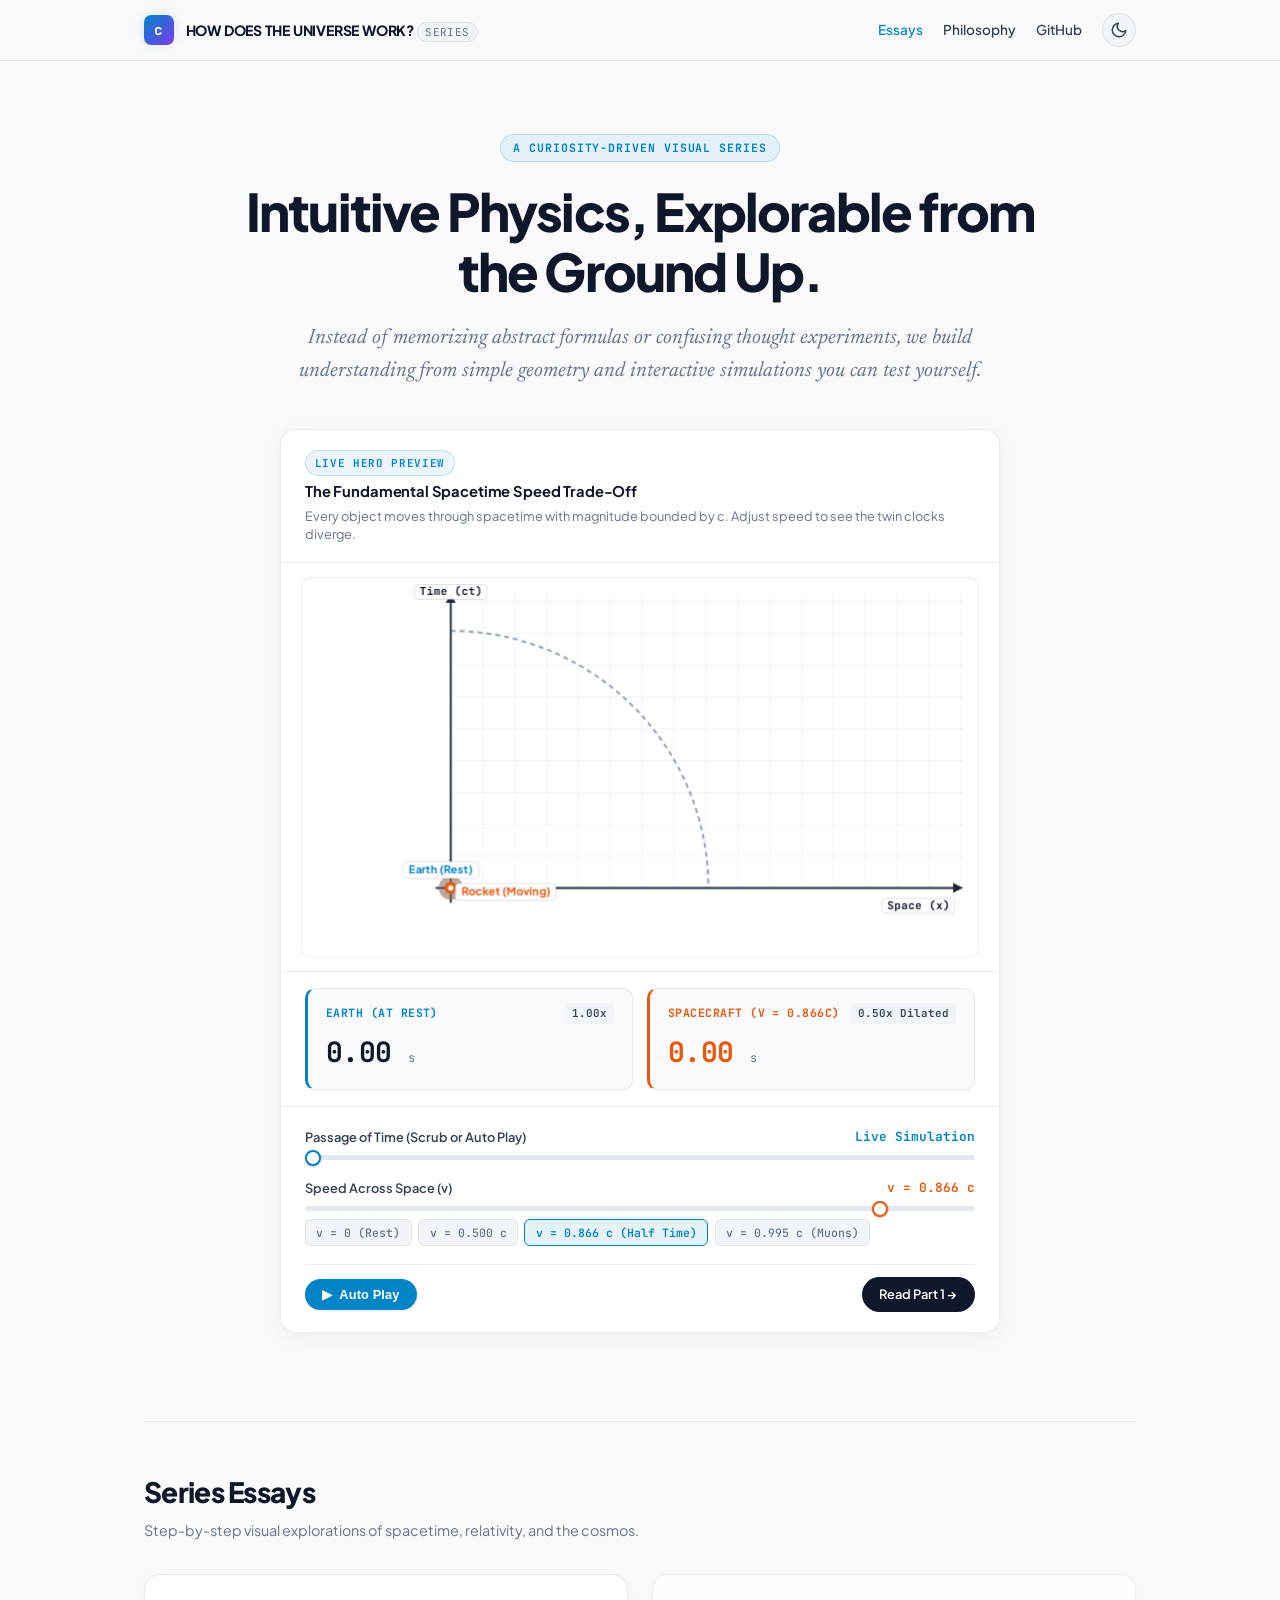
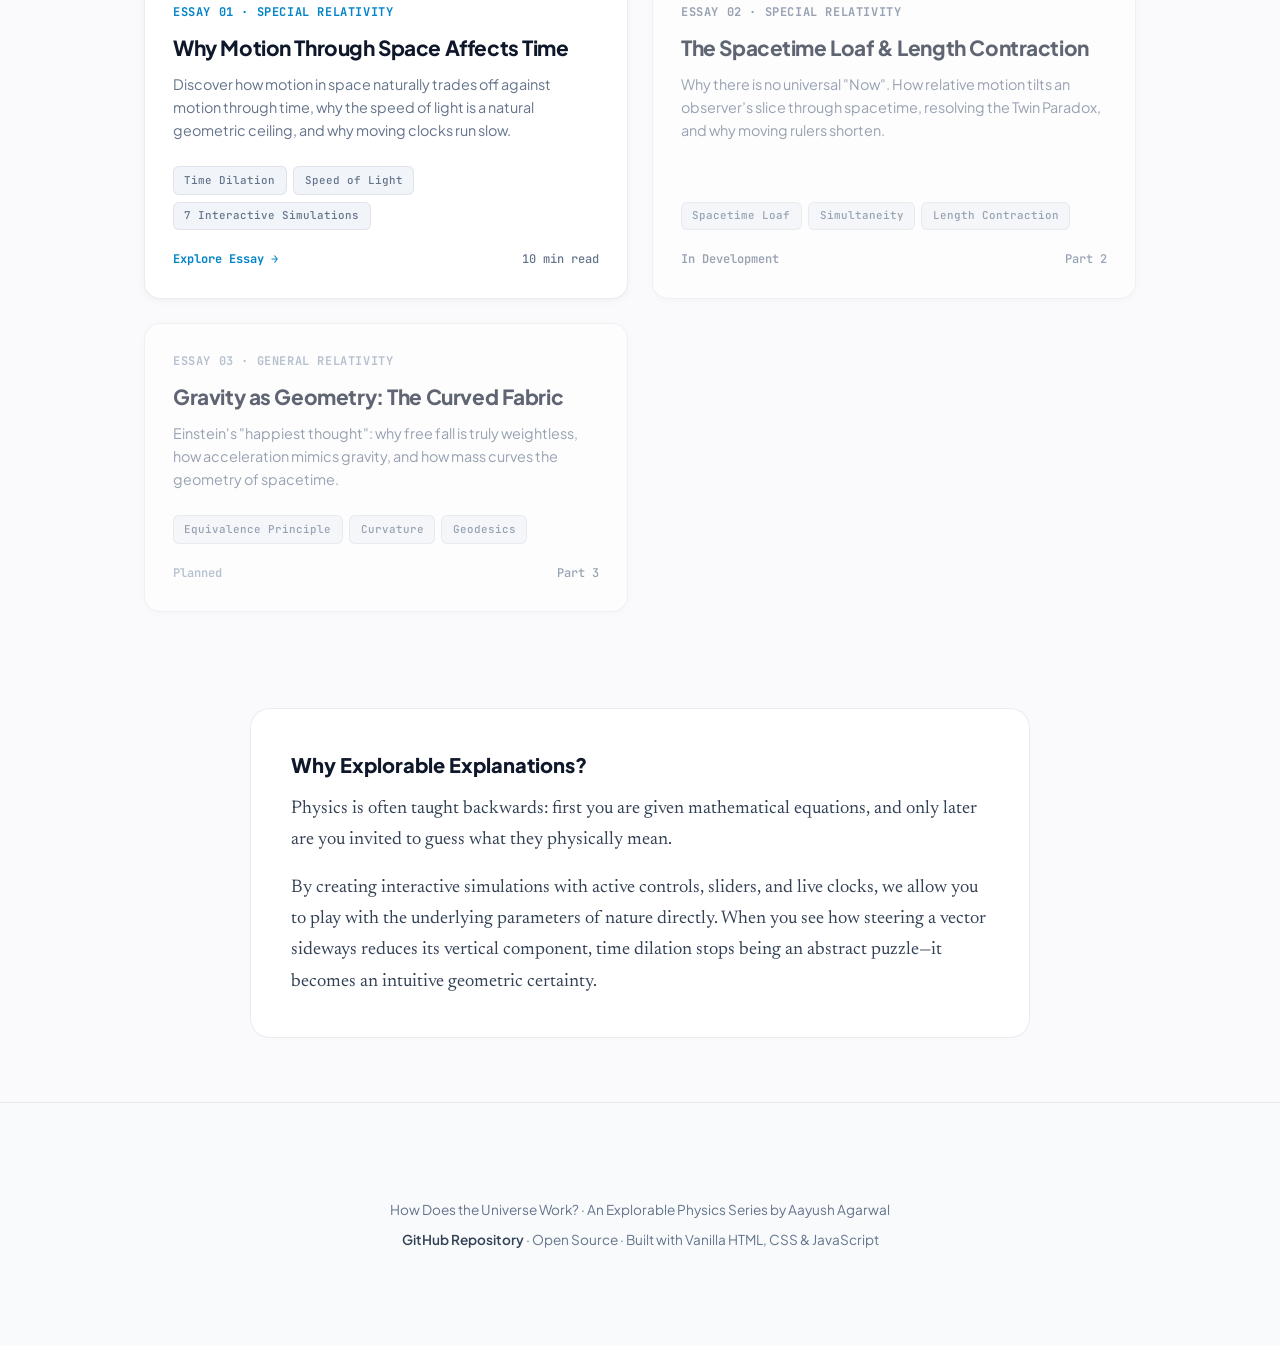
==== index.html @ 5e50e859 "chore: remove legacy Part 2 assets, update AGENTS.md, and polish design system" ====
<!DOCTYPE html>
<html lang="en">
<head>
  <meta charset="UTF-8">
  <meta name="viewport" content="width=device-width, initial-scale=1.0">
  <title>How Does the Universe Work? · An Explorable Physics Series</title>
  <link rel="stylesheet" href="css/style.css">
  <meta name="description" content="An interactive, curiosity-driven visual series breaking down Special and General Relativity, spacetime geometry, and modern physics from the ground up.">
  <script>
    (function () {
      var saved = null;
      try { saved = localStorage.getItem('universe_theme'); } catch (e) {}
      var theme = saved ? saved : 'light';
      document.documentElement.setAttribute('data-theme', theme);
    })();
  </script>
</head>
<body>
  <div class="reading-progress-bar" id="reading-progress"></div>

  <!-- Top Navigation -->
  <nav class="site-nav">
    <div class="site-nav-inner">
      <a href="index.html" class="brand-link">
        <div class="brand-badge">c</div>
        <div>
          <span class="brand-title">HOW DOES THE UNIVERSE WORK?</span>
          <span class="brand-tag">SERIES</span>
        </div>
      </a>
      <div class="nav-links">
        <a href="#series-index" class="active">Essays</a>
        <a href="#philosophy">Philosophy</a>
        <a href="https://github.com/ayush2991/how-does-the-universe-work" target="_blank" rel="noopener">GitHub</a>
        <button class="theme-toggle-btn" aria-label="Toggle theme" title="Toggle theme">
          <svg class="sun-icon" viewBox="0 0 24 24" width="18" height="18" fill="none" stroke="currentColor" stroke-width="2" stroke-linecap="round" stroke-linejoin="round">
            <circle cx="12" cy="12" r="5"></circle>
            <line x1="12" y1="1" x2="12" y2="3"></line>
            <line x1="12" y1="21" x2="12" y2="23"></line>
            <line x1="4.22" y1="4.22" x2="5.64" y2="5.64"></line>
            <line x1="18.36" y1="18.36" x2="19.78" y2="19.78"></line>
            <line x1="1" y1="12" x2="3" y2="12"></line>
            <line x1="21" y1="12" x2="23" y2="12"></line>
            <line x1="4.22" y1="19.78" x2="5.64" y2="18.36"></line>
            <line x1="18.36" y1="5.64" x2="19.78" y2="4.22"></line>
          </svg>
          <svg class="moon-icon" viewBox="0 0 24 24" width="18" height="18" fill="none" stroke="currentColor" stroke-width="2" stroke-linecap="round" stroke-linejoin="round">
            <path d="M21 12.79A9 9 0 1 1 11.21 3 7 7 0 0 0 21 12.79z"></path>
          </svg>
        </button>
      </div>
    </div>
  </nav>

  <!-- Hero Section -->
  <header class="hero-header">
    <div class="category-tag">A Curiosity-Driven Visual Series</div>
    <h1 class="hero-title">
      Intuitive Physics, Explorable from the Ground Up.
    </h1>
    <p class="hero-subtitle">
      Instead of memorizing abstract formulas or confusing thought experiments, we build understanding from simple geometry and interactive simulations you can test yourself.
    </p>

    <!-- Interactive Hero Preview Widget -->
    <div id="widget-hero" class="interactive-artifact hero-widget-wrap">
      <div class="artifact-header">
        <div>
          <span class="artifact-badge">Live Hero Preview</span>
          <div class="artifact-title">The Fundamental Spacetime Speed Trade-Off</div>
          <div class="artifact-desc">Every object moves through spacetime with magnitude bounded by c. Adjust speed to see the twin clocks diverge.</div>
        </div>
      </div>
      <div class="canvas-viewport">
        <canvas></canvas>
      </div>
      <div class="twin-clocks-panel">
        <div class="clock-card cyan">
          <div class="clock-meta">
            <span class="clock-label">Earth (At Rest)</span>
            <span class="clock-badge">1.00x</span>
          </div>
          <div class="clock-time clock-earth">0.00 <span>s</span></div>
        </div>
        <div class="clock-card amber">
          <div class="clock-meta">
            <span class="clock-label">Spacecraft (v = 0.866c)</span>
            <span class="clock-badge">0.50x Dilated</span>
          </div>
          <div class="clock-time clock-rocket" style="color:var(--color-space);">0.00 <span>s</span></div>
        </div>
      </div>
      <div class="artifact-controls">
        <div class="control-item">
          <div class="control-header">
            <span>Passage of Time (Scrub or Auto Play)</span>
            <span class="control-val cyan">Live Simulation</span>
          </div>
          <input type="range" class="range-slider slider-time" min="0" max="1000" value="0">
        </div>
        <div class="control-item">
          <div class="control-header">
            <span>Speed Across Space (v)</span>
            <span class="control-val amber readout-speed">v = 0.866 c</span>
          </div>
          <input type="range" class="range-slider amber slider-speed" min="0" max="999" value="866">
          <div class="preset-chips">
            <button class="chip-btn chip-preset" data-val="0">v = 0 (Rest)</button>
            <button class="chip-btn chip-preset" data-val="0.500">v = 0.500 c</button>
            <button class="chip-btn chip-preset active" data-val="0.866">v = 0.866 c (Half Time)</button>
            <button class="chip-btn chip-preset" data-val="0.995">v = 0.995 c (Muons)</button>
          </div>
        </div>
        <div class="toolbar-bottom">
          <button class="btn-primary btn-play">
            <span>▶</span><span>Auto Play</span>
          </button>
          <a href="posts/01-why-motion-through-space-affects-time/index.html" class="btn-hero-read">
            <span>Read Part 1 →</span>
          </a>
        </div>
      </div>
    </div>
  </header>

  <!-- Series Essays Directory -->
  <section id="series-index" class="wide-container">
    <div class="series-section-divider">
      <div class="series-section-header">
        <div>
          <h2 class="series-section-title">
            Series Essays
          </h2>
          <p class="series-section-desc">
            Step-by-step visual explorations of spacetime, relativity, and the cosmos.
          </p>
        </div>
      </div>

      <div class="series-grid">
        
        <!-- Post 1 Card -->
        <a href="posts/01-why-motion-through-space-affects-time/index.html" class="series-card">
          <div>
            <div class="card-num">ESSAY 01 · SPECIAL RELATIVITY</div>
            <h3 class="card-title">Why Motion Through Space Affects Time</h3>
            <p class="card-desc">
              Discover how motion in space naturally trades off against motion through time, why the speed of light is a natural geometric ceiling, and why moving clocks run slow.
            </p>
          </div>
          <div>
            <div style="display:flex; flex-wrap:wrap; gap:0.4rem; margin-bottom: 1.25rem;">
              <span class="chip-btn" style="cursor:default; font-size: 0.68rem;">Time Dilation</span>
              <span class="chip-btn" style="cursor:default; font-size: 0.68rem;">Speed of Light</span>
              <span class="chip-btn" style="cursor:default; font-size: 0.68rem;">7 Interactive Simulations</span>
            </div>
            <div class="card-meta">
              <span style="color: var(--color-time); font-weight: 700;">Explore Essay →</span>
              <span>10 min read</span>
            </div>
          </div>
        </a>

        <!-- Post 2 Card (In Development) -->
        <div class="series-card coming-soon">
          <div>
            <div class="card-num" style="color: var(--text-muted);">ESSAY 02 · SPECIAL RELATIVITY</div>
            <h3 class="card-title">The Spacetime Loaf & Length Contraction</h3>
            <p class="card-desc">
              Why there is no universal "Now". How relative motion tilts an observer’s slice through spacetime, resolving the Twin Paradox, and why moving rulers shorten.
            </p>
          </div>
          <div>
            <div style="display:flex; flex-wrap:wrap; gap:0.4rem; margin-bottom: 1.25rem;">
              <span class="chip-btn" style="cursor:default; font-size: 0.68rem;">Spacetime Loaf</span>
              <span class="chip-btn" style="cursor:default; font-size: 0.68rem;">Simultaneity</span>
              <span class="chip-btn" style="cursor:default; font-size: 0.68rem;">Length Contraction</span>
            </div>
            <div class="card-meta">
              <span style="color: var(--text-muted); font-weight: 600;">In Development</span>
              <span>Part 2</span>
            </div>
          </div>
        </div>

        <!-- Post 3 Card (Planned) -->
        <div class="series-card coming-soon">
          <div>
            <div class="card-num" style="color: var(--text-faint);">ESSAY 03 · GENERAL RELATIVITY</div>
            <h3 class="card-title">Gravity as Geometry: The Curved Fabric</h3>
            <p class="card-desc">
              Einstein's "happiest thought": why free fall is truly weightless, how acceleration mimics gravity, and how mass curves the geometry of spacetime.
            </p>
          </div>
          <div>
            <div style="display:flex; flex-wrap:wrap; gap:0.4rem; margin-bottom: 1.25rem;">
              <span class="chip-btn" style="cursor:default; font-size: 0.68rem;">Equivalence Principle</span>
              <span class="chip-btn" style="cursor:default; font-size: 0.68rem;">Curvature</span>
              <span class="chip-btn" style="cursor:default; font-size: 0.68rem;">Geodesics</span>
            </div>
            <div class="card-meta">
              <span style="color: var(--text-faint); font-weight: 600;">Planned</span>
              <span>Part 3</span>
            </div>
          </div>
        </div>

      </div>
    </div>
  </section>

  <!-- Learning Philosophy Section -->
  <section id="philosophy" class="wide-container philosophy-section">
    <div class="philosophy-card">
      <h3 style="font-size: 1.25rem; font-weight: 800; color: var(--text-primary); margin-bottom: 0.75rem;">
        Why Explorable Explanations?
      </h3>
      <p style="font-family: var(--font-serif); font-size: 1.15rem; color: var(--text-secondary); line-height: 1.7; margin-bottom: 1rem;">
        Physics is often taught backwards: first you are given mathematical equations, and only later are you invited to guess what they physically mean. 
      </p>
      <p style="font-family: var(--font-serif); font-size: 1.15rem; color: var(--text-secondary); line-height: 1.7;">
        By creating interactive simulations with active controls, sliders, and live clocks, we allow you to play with the underlying parameters of nature directly. When you see how steering a vector sideways reduces its vertical component, time dilation stops being an abstract puzzle—it becomes an intuitive geometric certainty.
      </p>
    </div>
  </section>

  <!-- Site Footer -->
  <footer class="site-footer">
    <div class="wide-container">
      <p>How Does the Universe Work? · An Explorable Physics Series by Aayush Agarwal</p>
      <p style="margin-top: 0.5rem;">
        <a href="https://github.com/ayush2991/how-does-the-universe-work" target="_blank" rel="noopener">GitHub Repository</a> · Open Source · Built with Vanilla HTML, CSS & JavaScript
      </p>
    </div>
  </footer>

  <!-- Universal Client-Side Script (100% Static & file:// compatible) -->
  <script src="js/site.js"></script>
  <script>
    window.addEventListener('DOMContentLoaded', function () {
      if (window.UniverseSimulations) {
        window.UniverseSimulations.initThemeManager();
        window.UniverseSimulations.initWidgetTimeDilation('widget-hero');
      }
    });
  </script>

</body>
</html>
---- css/style.css ----
/* ==========================================================================
   How Does The Universe Work? - Core Design System & Styling
   Minimal, Modern, Precision Scientific Aesthetic
   ========================================================================== */

@import url('https://fonts.googleapis.com/css2?family=Plus+Jakarta+Sans:wght@400;500;600;700;800&family=JetBrains+Mono:wght@400;500;600;700&family=Newsreader:ital,opsz,wght@0,6..72,400;0,6..72,500;0,6..72,600;1,6..72,400&display=swap');

/* Default Theme: LIGHT MODE (Warm Minimal Paper) */
:root,
[data-theme="light"] {
  color-scheme: light;

  /* Surface & Background Hierarchy */
  --bg-space: #fafafc;              /* Warm off-white minimal canvas */
  --bg-card: #ffffff;               /* Pure white card surface */
  --bg-card-subtle: #f8fafc;        /* Soft container / header tint */
  --bg-surface-elevated: #f1f5f9;   /* Subtle elevated controls / pills */

  /* Hairline Borders */
  --border-subtle: rgba(15, 23, 42, 0.08);       /* Soft modern hairline divider */
  --border-medium: rgba(15, 23, 42, 0.16);       /* Hover / active divider */
  --border-active: #0284c7;                      /* Active Sky-600 */

  /* Typography Colors */
  --text-primary: #0f172a;          /* Slate-900: sharp titles & headings */
  --text-secondary: #334155;        /* Slate-700: UI labels & meta */
  --text-prose: #1e293b;            /* Slate-800: high-contrast editorial prose */
  --text-emphasis: #0f172a;         /* High-contrast emphasis */
  --text-muted: #64748b;            /* Slate-500: descriptions & subtext */
  --text-faint: #94a3b8;            /* Slate-400: secondary timestamps & tags */

  /* Physics Semantic Palette (Calibrated Contrast) */
  --color-time: #0284c7;            /* Sky-600: Time / Earth / Rest */
  --color-time-glow: rgba(2, 132, 199, 0.16);
  --color-space: #ea580c;           /* Radiant Orange-600: Space / Motion */
  --color-space-glow: rgba(234, 88, 12, 0.16);
  --color-invariant: #7c3aed;       /* Violet-600: Total Speed Arc c */
  --color-photon: #d97706;          /* Amber-600: Light / Bound */
  --color-emerald: #059669;         /* Emerald-600: Verified / Synchronized */
  --color-danger: #dc2626;          /* Red-600: Lag / Beyond-c Forbidden */

  /* Chrome & Structural Variables */
  --nav-bg: rgba(250, 250, 252, 0.88);
  --bg-canvas-outer: #ffffff;
  --bg-canvas: #ffffff;
  --border-canvas: rgba(15, 23, 42, 0.07);
  --shadow-canvas: none;
  --slider-track: #e2e8f0;
  --chip-bg: #f1f5f9;
  --chip-hover: #e2e8f0;
  --btn-secondary-bg: #f1f5f9;
  --btn-secondary-hover: #e2e8f0;
  --math-badge-bg: #f8fafc;
  --bg-footer: #f8fafc;
  --shadow-artifact: 0 4px 24px -2px rgba(15, 23, 42, 0.06), 0 1px 4px -1px rgba(15, 23, 42, 0.03);
  --shadow-card: 0 2px 12px -2px rgba(15, 23, 42, 0.05), 0 1px 3px -1px rgba(15, 23, 42, 0.03);

  /* Fonts */
  --font-sans: 'Plus Jakarta Sans', -apple-system, BlinkMacSystemFont, "Segoe UI", Roboto, sans-serif;
  --font-serif: 'Newsreader', Georgia, 'Times New Roman', serif;
  --font-mono: 'JetBrains Mono', ui-monospace, SFMono-Regular, Menlo, Monaco, Consolas, monospace;
}

/* DARK MODE (Obsidian Deep Scientific Theme) */
[data-theme="dark"] {
  color-scheme: dark;

  /* Surface & Background Hierarchy */
  --bg-space: #090b10;              /* True obsidian deep space */
  --bg-card: #0e121a;               /* Refined dark card surface */
  --bg-card-subtle: #0a0d14;        /* Darker container / header */
  --bg-surface-elevated: #161c27;   /* Elevated dark badges & controls */

  /* Hairline Borders */
  --border-subtle: rgba(255, 255, 255, 0.08);   /* Clean, non-intrusive hairline */
  --border-medium: rgba(255, 255, 255, 0.16);   /* Hover / active outline */
  --border-active: #38bdf8;                      /* Electric Cyan active ring */

  /* Typography Colors */
  --text-primary: #f8fafc;          /* High-clarity white headings */
  --text-secondary: #cbd5e1;        /* Crisp slate-300 UI text */
  --text-prose: #e2e8f0;            /* Warm readable prose */
  --text-emphasis: #ffffff;         /* Pure white emphasis */
  --text-muted: #94a3b8;            /* Slate-400 subtext */
  --text-faint: #64748b;            /* Slate-500 secondary labels */

  /* Physics Semantic Palette */
  --color-time: #38bdf8;            /* Electric Cyan: Time / Earth / Rest */
  --color-time-glow: rgba(56, 189, 248, 0.2);
  --color-space: #fb923c;           /* Radiant Coral: Space / Motion */
  --color-space-glow: rgba(251, 146, 60, 0.2);
  --color-invariant: #a855f7;       /* Luminous Violet: Total Speed Arc (c) */
  --color-photon: #facc15;          /* Golden Sun: Light / Bound */
  --color-emerald: #10b981;         /* Emerald: Synchronized / Verified */
  --color-danger: #f87171;          /* Soft Red: Lag / Forbidden Beyond-c */

  /* Chrome & Structural Variables */
  --nav-bg: rgba(9, 11, 16, 0.88);
  --bg-canvas-outer: #0a0d14;
  --bg-canvas: #0a0d14;
  --border-canvas: rgba(255, 255, 255, 0.07);
  --shadow-canvas: none;
  --slider-track: #1a2232;
  --chip-bg: #161c27;
  --chip-hover: #1f2838;
  --btn-secondary-bg: #161c27;
  --btn-secondary-hover: #1f2838;
  --math-badge-bg: #0a0d14;
  --bg-footer: #06080c;
  --shadow-artifact: 0 16px 36px -8px rgba(0, 0, 0, 0.6);
  --shadow-card: 0 8px 24px -6px rgba(0, 0, 0, 0.5);
}

/* Base Reset & Document Styles */
*, *::before, *::after {
  box-sizing: border-box;
  margin: 0;
  padding: 0;
}

html {
  scroll-behavior: smooth;
}

body {
  background-color: var(--bg-space);
  color: var(--text-secondary);
  font-family: var(--font-sans);
  font-size: 16px;
  line-height: 1.6;
  -webkit-font-smoothing: antialiased;
  -moz-osx-font-smoothing: grayscale;
  overflow-x: hidden;
  transition: background-color 0.25s cubic-bezier(0.16, 1, 0.3, 1), color 0.25s ease;
}

::selection {
  background: var(--color-time);
  color: #ffffff;
}

/* Reading Progress Bar (Fixed Top hairline) */
.reading-progress-bar {
  position: fixed;
  top: 0;
  left: 0;
  height: 2.5px;
  width: 0%;
  background: linear-gradient(90deg, var(--color-time), var(--color-invariant));
  z-index: 100;
  pointer-events: none;
  transition: width 0.1s linear;
}

/* Masthead Navigation */
.site-nav {
  position: sticky;
  top: 0;
  z-index: 50;
  background: var(--nav-bg);
  backdrop-filter: blur(16px) saturate(180%);
  -webkit-backdrop-filter: blur(16px) saturate(180%);
  border-bottom: 1px solid var(--border-subtle);
  transition: background 0.25s ease, border-color 0.25s ease;
}

.site-nav-inner {
  max-width: 1040px;
  margin: 0 auto;
  padding: 0 1.5rem;
  height: 3.75rem;
  display: flex;
  align-items: center;
  justify-content: space-between;
}

.brand-link {
  display: flex;
  align-items: center;
  gap: 0.75rem;
  text-decoration: none;
  color: var(--text-primary);
  transition: opacity 0.2s ease;
}

.brand-link:hover {
  opacity: 0.85;
}

.brand-badge {
  width: 1.85rem;
  height: 1.85rem;
  border-radius: 0.45rem;
  background: linear-gradient(135deg, var(--color-time), var(--color-invariant));
  display: flex;
  align-items: center;
  justify-content: center;
  font-weight: 700;
  font-family: var(--font-mono);
  color: #ffffff;
  font-size: 0.9rem;
  box-shadow: 0 0 12px var(--color-time-glow);
}

.brand-title {
  font-weight: 750;
  font-size: 0.88rem;
  letter-spacing: -0.015em;
  color: var(--text-primary);
}

.brand-tag {
  font-size: 0.68rem;
  font-family: var(--font-mono);
  color: var(--text-muted);
  background: var(--bg-surface-elevated);
  padding: 0.12rem 0.45rem;
  border-radius: 9999px;
  border: 1px solid var(--border-subtle);
  letter-spacing: 0.04em;
}

.nav-links {
  display: flex;
  align-items: center;
  gap: 1.25rem;
  font-size: 0.85rem;
  color: var(--text-muted);
}

.nav-links a {
  color: var(--text-secondary);
  text-decoration: none;
  transition: color 0.15s ease;
  font-weight: 550;
}

.nav-links a:hover,
.nav-links a.active {
  color: var(--color-time);
}

/* Theme Toggle Button */
.theme-toggle-btn {
  display: inline-flex;
  align-items: center;
  justify-content: center;
  width: 2.15rem;
  height: 2.15rem;
  padding: 0;
  border-radius: 9999px;
  background: var(--bg-surface-elevated);
  border: 1px solid var(--border-subtle);
  color: var(--text-secondary);
  cursor: pointer;
  transition: transform 0.2s cubic-bezier(0.16, 1, 0.3, 1), background 0.2s, border-color 0.2s;
}

.theme-toggle-btn svg {
  transition: transform 0.3s cubic-bezier(0.16, 1, 0.3, 1);
}

.theme-toggle-btn:hover {
  background: var(--chip-hover);
  color: var(--color-time);
  border-color: var(--border-medium);
  transform: scale(1.06);
}

.theme-toggle-btn:hover svg {
  transform: rotate(15deg);
}

/* Toggle Icons: Sun shows in Dark Mode, Moon shows in Light Mode */
[data-theme="light"] .theme-toggle-btn .sun-icon {
  display: none;
}
[data-theme="light"] .theme-toggle-btn .moon-icon {
  display: block;
}

[data-theme="dark"] .theme-toggle-btn .sun-icon {
  display: block;
}
[data-theme="dark"] .theme-toggle-btn .moon-icon {
  display: none;
}

/* Layout Containers */
.reading-container {
  max-width: 680px;
  margin: 0 auto;
  padding: 3.5rem 1.5rem 6rem;
}

.wide-container {
  max-width: 1040px;
  margin: 0 auto;
  padding: 3rem 1.5rem;
}

/* Editorial Typography */
.article-header {
  margin-bottom: 2.75rem;
}

.category-tag {
  display: inline-flex;
  align-items: center;
  gap: 0.45rem;
  font-size: 0.72rem;
  font-weight: 700;
  font-family: var(--font-mono);
  text-transform: uppercase;
  letter-spacing: 0.08em;
  color: var(--color-time);
  background: rgba(2, 132, 199, 0.08);
  padding: 0.25rem 0.75rem;
  border-radius: 9999px;
  border: 1px solid rgba(2, 132, 199, 0.2);
  margin-bottom: 1.25rem;
}

[data-theme="dark"] .category-tag {
  background: rgba(56, 189, 248, 0.12);
  border-color: rgba(56, 189, 248, 0.25);
}

.article-title {
  font-size: 2.75rem;
  font-weight: 800;
  letter-spacing: -0.035em;
  line-height: 1.12;
  color: var(--text-primary);
  margin-bottom: 1rem;
}

.article-subtitle {
  font-family: var(--font-serif);
  font-size: 1.25rem;
  font-style: italic;
  line-height: 1.55;
  color: var(--text-muted);
  margin-bottom: 1.5rem;
}

.article-meta {
  display: flex;
  align-items: center;
  gap: 0.85rem;
  font-size: 0.8rem;
  font-family: var(--font-mono);
  color: var(--text-faint);
  border-top: 1px solid var(--border-subtle);
  padding-top: 1.25rem;
}

/* Editorial Prose */
.editorial-prose p {
  font-family: var(--font-serif);
  font-size: 1.15rem;
  line-height: 1.8;
  color: var(--text-prose);
  margin-bottom: 1.5rem;
  letter-spacing: -0.003em;
}

.editorial-prose strong {
  color: var(--text-primary);
  font-weight: 650;
}

.editorial-prose em {
  color: var(--text-emphasis);
}

.editorial-prose h2 {
  font-family: var(--font-sans);
  font-size: 1.6rem;
  font-weight: 750;
  letter-spacing: -0.025em;
  color: var(--text-primary);
  margin-top: 3.5rem;
  margin-bottom: 1.25rem;
  padding-top: 0.5rem;
}

.editorial-prose h3 {
  font-family: var(--font-sans);
  font-size: 1.2rem;
  font-weight: 650;
  letter-spacing: -0.015em;
  color: var(--text-primary);
  margin-top: 2rem;
  margin-bottom: 0.75rem;
}

.formula-card {
  background: var(--bg-card);
  border: 1px solid var(--border-subtle);
  border-left: 3px solid var(--color-time);
  padding: 1.25rem 1.5rem;
  border-radius: 0 0.75rem 0.75rem 0;
  margin: 2rem 0;
  font-family: var(--font-mono);
  font-size: 0.92rem;
  color: var(--text-primary);
  box-shadow: var(--shadow-card);
}

.formula-card .formula-note {
  font-family: var(--font-sans);
  font-size: 0.85rem;
  color: var(--text-muted);
  margin-top: 0.5rem;
  line-height: 1.5;
}

/* Interactive Explorable Card Container (Unibody Design) */
.interactive-artifact {
  margin: 2.75rem 0;
  background: var(--bg-card);
  border: 1px solid var(--border-subtle);
  border-radius: 1rem;
  overflow: hidden;
  box-shadow: var(--shadow-artifact);
  transition: border-color 0.2s ease, box-shadow 0.2s ease, background 0.25s ease;
}

.interactive-artifact:hover {
  border-color: var(--border-medium);
}

/* Desktop Breakout: Gives canvas diagrams generous breathing space */
@media (min-width: 840px) {
  .editorial-prose .interactive-artifact {
    margin-left: -2.5rem;
    margin-right: -2.5rem;
    width: calc(100% + 5rem);
    max-width: 760px;
  }
}

.artifact-header {
  padding: 1.125rem 1.5rem;
  background: var(--bg-card);
  border-bottom: 1px solid var(--border-subtle);
  display: flex;
  flex-wrap: wrap;
  align-items: center;
  justify-content: space-between;
  gap: 0.75rem;
}

.artifact-badge {
  display: inline-flex;
  align-items: center;
  gap: 0.35rem;
  font-family: var(--font-mono);
  font-size: 0.68rem;
  font-weight: 650;
  text-transform: uppercase;
  letter-spacing: 0.06em;
  color: var(--color-time);
  background: rgba(2, 132, 199, 0.08);
  padding: 0.2rem 0.55rem;
  border-radius: 9999px;
  border: 1px solid rgba(2, 132, 199, 0.2);
}

[data-theme="dark"] .artifact-badge {
  background: rgba(56, 189, 248, 0.12);
  border-color: rgba(56, 189, 248, 0.25);
}

.artifact-title {
  font-size: 0.92rem;
  font-weight: 700;
  letter-spacing: -0.01em;
  color: var(--text-primary);
  margin-top: 0.25rem;
}

.artifact-desc {
  font-size: 0.8rem;
  color: var(--text-muted);
  margin-top: 0.2rem;
  line-height: 1.45;
}

/* Canvas Viewport */
.canvas-viewport {
  position: relative;
  background: var(--bg-canvas);
  padding: 0.875rem 1.25rem;
  display: flex;
  justify-content: center;
  align-items: center;
  transition: background 0.25s ease;
}

.canvas-viewport canvas {
  width: 100%;
  max-width: 100%;
  height: 380px;
  border-radius: 0.625rem;
  background: var(--bg-canvas);
  border: 1px solid var(--border-canvas);
  transition: background 0.25s ease, border-color 0.25s ease;
}

/* Clocks Display (Precision Telemetry Layout) */
.twin-clocks-panel {
  padding: 1rem 1.5rem;
  background: var(--bg-card);
  border-top: 1px solid var(--border-subtle);
  display: grid;
  grid-template-columns: 1fr 1fr;
  gap: 0.875rem;
}

.clock-card {
  padding: 0.875rem 1.125rem;
  border-radius: 0.625rem;
  background: var(--bg-card-subtle);
  border: 1px solid var(--border-subtle);
  transition: all 0.2s ease;
}

.clock-card.cyan {
  border-color: var(--border-subtle);
  border-left: 3px solid var(--color-time);
}

.clock-card.amber {
  border-color: var(--border-subtle);
  border-left: 3px solid var(--color-space);
}

.clock-meta {
  display: flex;
  align-items: center;
  justify-content: space-between;
  margin-bottom: 0.35rem;
}

.clock-label {
  font-family: var(--font-mono);
  font-size: 0.72rem;
  font-weight: 700;
  text-transform: uppercase;
  letter-spacing: 0.04em;
}

.clock-card.cyan .clock-label { color: var(--color-time); }
.clock-card.amber .clock-label { color: var(--color-space); }

.clock-badge {
  font-family: var(--font-mono);
  font-size: 0.68rem;
  font-weight: 600;
  padding: 0.12rem 0.45rem;
  border-radius: 0.25rem;
  background: var(--bg-surface-elevated);
  color: var(--text-secondary);
}

.clock-time {
  font-family: var(--font-mono);
  font-size: 1.75rem;
  font-weight: 700;
  letter-spacing: -0.02em;
  font-variant-numeric: tabular-nums;
  color: var(--text-primary);
}

.clock-time span {
  font-size: 0.75rem;
  font-weight: 400;
  color: var(--text-muted);
}

.clock-subtext {
  font-size: 0.75rem;
  color: var(--text-muted);
  margin-top: 0.25rem;
}

/* Artifact Controls Panel */
.artifact-controls {
  padding: 1.25rem 1.5rem;
  background: var(--bg-card);
  border-top: 1px solid var(--border-subtle);
  display: flex;
  flex-direction: column;
  gap: 1.125rem;
}

.control-item {
  display: flex;
  flex-direction: column;
  gap: 0.5rem;
}

.control-header {
  display: flex;
  align-items: center;
  justify-content: space-between;
  font-size: 0.8rem;
  font-weight: 600;
  color: var(--text-secondary);
}

.control-val {
  font-family: var(--font-mono);
  font-weight: 650;
  font-variant-numeric: tabular-nums;
}

.control-val.cyan { color: var(--color-time); }
.control-val.amber { color: var(--color-space); }

/* Range Slider Styling */
.range-slider {
  -webkit-appearance: none;
  appearance: none;
  width: 100%;
  height: 5px;
  background: var(--slider-track);
  border-radius: 9999px;
  border: none;
  outline: none;
  cursor: pointer;
  transition: background 0.2s ease;
}

.range-slider::-webkit-slider-thumb {
  -webkit-appearance: none;
  appearance: none;
  width: 16px;
  height: 16px;
  border-radius: 50%;
  background: #ffffff;
  border: 2px solid var(--color-time);
  box-shadow: 0 1px 3px rgba(0, 0, 0, 0.18), 0 0 0 1px rgba(0, 0, 0, 0.04);
  cursor: grab;
  transition: transform 0.15s ease, box-shadow 0.15s ease;
}

.range-slider::-webkit-slider-thumb:hover {
  transform: scale(1.18);
  box-shadow: 0 2px 8px rgba(0, 0, 0, 0.18), 0 0 0 4px var(--color-time-glow);
}

.range-slider::-webkit-slider-thumb:active {
  cursor: grabbing;
  transform: scale(1.08);
}

.range-slider.amber::-webkit-slider-thumb {
  border-color: var(--color-space);
}

.range-slider.amber::-webkit-slider-thumb:hover {
  box-shadow: 0 2px 8px rgba(0, 0, 0, 0.18), 0 0 0 4px var(--color-space-glow);
}

.range-slider::-moz-range-thumb {
  width: 16px;
  height: 16px;
  border-radius: 50%;
  background: #ffffff;
  border: 2px solid var(--color-time);
  box-shadow: 0 1px 3px rgba(0, 0, 0, 0.18);
  cursor: grab;
}

.range-slider.amber::-moz-range-thumb {
  border-color: var(--color-space);
}

/* Presets & Buttons (Segmented Aesthetics) */
.preset-chips {
  display: flex;
  flex-wrap: wrap;
  gap: 0.4rem;
}

.chip-btn {
  font-family: var(--font-mono);
  font-size: 0.72rem;
  padding: 0.3rem 0.65rem;
  border-radius: 0.375rem;
  background: var(--chip-bg);
  border: 1px solid var(--border-subtle);
  color: var(--text-muted);
  font-weight: 500;
  cursor: pointer;
  transition: all 0.15s cubic-bezier(0.16, 1, 0.3, 1);
  display: inline-flex;
  align-items: center;
  justify-content: center;
}

.chip-btn:hover {
  background: var(--chip-hover);
  color: var(--text-primary);
  border-color: var(--border-medium);
}

.chip-btn.active {
  background: rgba(2, 132, 199, 0.1);
  border-color: var(--color-time);
  color: var(--color-time);
  font-weight: 600;
}

[data-theme="dark"] .chip-btn.active {
  background: rgba(56, 189, 248, 0.15);
  border-color: var(--color-time);
  color: var(--color-time);
}

.toolbar-bottom {
  display: flex;
  flex-wrap: wrap;
  align-items: center;
  justify-content: space-between;
  gap: 0.75rem;
  padding-top: 0.75rem;
  border-top: 1px solid var(--border-subtle);
}

.btn-primary {
  display: inline-flex;
  align-items: center;
  gap: 0.45rem;
  padding: 0.45rem 1rem;
  border-radius: 9999px;
  background: var(--color-time);
  color: #ffffff;
  font-weight: 600;
  font-size: 0.8rem;
  letter-spacing: 0.01em;
  border: 1px solid transparent;
  cursor: pointer;
  transition: all 0.2s cubic-bezier(0.16, 1, 0.3, 1);
  box-shadow: 0 1px 3px rgba(0, 0, 0, 0.08);
}

[data-theme="dark"] .btn-primary {
  color: #070a12;
  font-weight: 700;
}

.btn-primary:hover {
  transform: translateY(-1px);
  box-shadow: 0 4px 14px var(--color-time-glow);
}

.btn-primary:active {
  transform: translateY(0);
}

.btn-secondary {
  padding: 0.45rem 0.9rem;
  border-radius: 9999px;
  background: var(--btn-secondary-bg);
  color: var(--text-secondary);
  font-size: 0.8rem;
  font-weight: 600;
  border: 1px solid var(--border-subtle);
  cursor: pointer;
  transition: all 0.15s ease;
}

.btn-secondary:hover {
  background: var(--btn-secondary-hover);
  color: var(--text-primary);
  border-color: var(--border-medium);
}

.btn-hero-read {
  display: inline-flex;
  align-items: center;
  gap: 0.4rem;
  padding: 0.45rem 1.1rem;
  border-radius: 9999px;
  background: var(--text-primary);
  color: var(--bg-card);
  font-weight: 600;
  font-size: 0.8rem;
  text-decoration: none;
  transition: all 0.15s ease;
}

.btn-hero-read:hover {
  opacity: 0.9;
  transform: translateY(-1px);
}

.math-badge {
  font-family: var(--font-mono);
  font-size: 0.82rem;
  font-weight: 550;
  padding: 0.25rem 0.65rem;
  border-radius: 0.375rem;
  background: var(--math-badge-bg);
  border: 1px solid var(--border-subtle);
  color: var(--text-primary);
  max-width: 100%;
  word-break: break-word;
  overflow-wrap: break-word;
  font-variant-numeric: tabular-nums;
  display: inline-block;
  vertical-align: baseline;
  transition: background 0.25s ease, border-color 0.25s ease;
}

.math-badge strong {
  color: var(--color-time);
}

/* Subtle styling for inline math inside editorial paragraphs */
.editorial-prose p .math-badge {
  font-size: 0.85em;
  padding: 0.12rem 0.42rem;
  margin: 0 0.15rem;
  border-radius: 0.28rem;
  background: var(--bg-surface-elevated);
  border: 1px solid var(--border-subtle);
  vertical-align: baseline;
  line-height: normal;
}

/* Series Hub Cards */
.series-grid {
  display: grid;
  grid-template-columns: repeat(auto-fit, minmax(320px, 1fr));
  gap: 1.5rem;
  margin-top: 2rem;
}

.series-card {
  background: var(--bg-card);
  border: 1px solid var(--border-subtle);
  border-radius: 1rem;
  padding: 1.75rem;
  display: flex;
  flex-direction: column;
  justify-content: space-between;
  text-decoration: none;
  transition: all 0.2s cubic-bezier(0.16, 1, 0.3, 1);
  box-shadow: var(--shadow-card);
}

.series-card:hover {
  border-color: var(--border-medium);
  transform: translateY(-2px);
  box-shadow: var(--shadow-artifact);
}

.series-card.coming-soon {
  opacity: 0.65;
  cursor: default;
}

.series-card.coming-soon:hover {
  border-color: var(--border-subtle);
  transform: none;
  box-shadow: var(--shadow-card);
}

.card-num {
  font-family: var(--font-mono);
  font-size: 0.75rem;
  font-weight: 700;
  color: var(--color-time);
  letter-spacing: 0.05em;
  margin-bottom: 0.75rem;
}

.card-title {
  font-size: 1.3rem;
  font-weight: 750;
  color: var(--text-primary);
  margin-bottom: 0.75rem;
  line-height: 1.3;
  letter-spacing: -0.02em;
}

.card-desc {
  font-size: 0.9rem;
  color: var(--text-muted);
  line-height: 1.6;
  margin-bottom: 1.5rem;
}

.card-meta {
  font-family: var(--font-mono);
  font-size: 0.75rem;
  color: var(--text-muted);
  font-weight: 500;
  display: flex;
  align-items: center;
  justify-content: space-between;
}

/* Footer */
.site-footer {
  border-top: 1px solid var(--border-subtle);
  background: var(--bg-footer);
  padding: 3rem 1.5rem;
  text-align: center;
  font-size: 0.85rem;
  color: var(--text-muted);
  transition: background 0.25s ease;
}

.site-footer a {
  color: var(--text-secondary);
  font-weight: 600;
  text-decoration: none;
}

.site-footer a:hover {
  color: var(--color-time);
}

/* ==========================================================================
   Hero & Hub Layout Classes
   ========================================================================== */
.hero-header {
  padding: 4.5rem 1.5rem 2.5rem;
  text-align: center;
  max-width: 860px;
  margin: 0 auto;
}

.hero-title {
  font-size: 3.25rem;
  font-weight: 800;
  letter-spacing: -0.035em;
  color: var(--text-primary);
  line-height: 1.15;
  margin-bottom: 1.25rem;
}

.hero-subtitle {
  font-family: var(--font-serif);
  font-size: 1.3rem;
  color: var(--text-muted);
  font-style: italic;
  line-height: 1.6;
  max-width: 700px;
  margin: 0 auto 2.5rem;
}

.hero-widget-wrap {
  max-width: 720px;
  margin: 0 auto;
  text-align: left;
}

.series-section-divider {
  border-top: 1px solid var(--border-subtle);
  padding-top: 3rem;
}

.series-section-header {
  display: flex;
  align-items: center;
  justify-content: space-between;
  margin-bottom: 1.5rem;
}

.series-section-title {
  font-size: 1.75rem;
  font-weight: 800;
  color: var(--text-primary);
  letter-spacing: -0.025em;
}

.series-section-desc {
  font-size: 0.9rem;
  color: var(--text-muted);
  margin-top: 0.25rem;
}

.philosophy-section {
  padding-top: 3rem;
  padding-bottom: 4rem;
}

.philosophy-card {
  background: var(--bg-card);
  border: 1px solid var(--border-subtle);
  border-radius: 1.25rem;
  padding: 2.5rem;
  max-width: 780px;
  margin: 0 auto;
}

/* ==========================================================================
   Responsive Breakpoints & Mobile Optimization
   ========================================================================== */

/* Tablets and below (<= 768px) */
@media (max-width: 768px) {
  .canvas-viewport canvas {
    height: 300px;
  }
  .article-title {
    font-size: 2.25rem;
  }
}

/* Mobile Devices (<= 640px) */
@media (max-width: 640px) {
  /* Navigation Bar */
  .site-nav-inner {
    height: 3.25rem;
    padding: 0 1rem;
  }
  .brand-badge {
    width: 1.75rem;
    height: 1.75rem;
    font-size: 0.85rem;
    border-radius: 0.375rem;
  }
  .brand-link {
    gap: 0.5rem;
  }
  .brand-title {
    font-size: 0.82rem;
    max-width: 155px;
    white-space: nowrap;
    overflow: hidden;
    text-overflow: ellipsis;
  }
  .brand-tag {
    display: none;
  }
  .nav-links {
    gap: 0.75rem;
    font-size: 0.8rem;
  }
  .nav-link-secondary {
    display: none;
  }
  .theme-toggle-btn {
    width: 2rem;
    height: 2rem;
  }

  /* Page Layout Containers */
  .reading-container {
    padding: 1.5rem 1rem 3.5rem;
  }
  .wide-container {
    padding: 1.5rem 1rem;
  }

  /* Hero & Hub Typography */
  .hero-header {
    padding: 2.25rem 1rem 1.5rem;
  }
  .hero-title {
    font-size: 1.85rem;
    line-height: 1.2;
    margin-bottom: 0.75rem;
  }
  .hero-subtitle {
    font-size: 1.05rem;
    line-height: 1.5;
    margin-bottom: 1.5rem;
  }
  .series-section-divider {
    padding-top: 1.75rem;
  }
  .series-section-title {
    font-size: 1.35rem;
  }
  .series-section-desc {
    font-size: 0.82rem;
  }
  .series-grid {
    grid-template-columns: 1fr;
    gap: 1rem;
    margin-top: 1.25rem;
  }
  .series-card {
    padding: 1.25rem;
  }
  .philosophy-section {
    padding-top: 1.5rem;
    padding-bottom: 2.5rem;
  }
  .philosophy-card {
    padding: 1.25rem;
    border-radius: 0.875rem;
  }

  /* Editorial Content & Headings */
  .article-header {
    margin-bottom: 1.5rem;
  }
  .category-tag {
    font-size: 0.7rem;
    padding: 0.2rem 0.65rem;
    margin-bottom: 0.85rem;
  }
  .article-title {
    font-size: 1.85rem;
    line-height: 1.2;
    margin-bottom: 0.75rem;
  }
  .article-subtitle {
    font-size: 1.05rem;
    line-height: 1.5;
    margin-bottom: 1rem;
  }
  .article-meta {
    padding-top: 0.875rem;
    font-size: 0.75rem;
    gap: 0.5rem;
    flex-wrap: wrap;
  }
  .editorial-prose p {
    font-size: 1.05rem;
    line-height: 1.65;
    margin-bottom: 1.125rem;
  }
  .editorial-prose h2 {
    font-size: 1.35rem;
    margin-top: 1.75rem;
    margin-bottom: 0.75rem;
    padding-top: 0;
  }
  .editorial-prose h3 {
    font-size: 1.15rem;
    margin-top: 1.25rem;
    margin-bottom: 0.5rem;
  }
  .formula-card {
    padding: 0.75rem 1rem;
    margin: 1.125rem 0;
    font-size: 0.85rem;
    border-radius: 0 0.5rem 0.5rem 0;
  }
  .formula-card .formula-note {
    font-size: 0.78rem;
    margin-top: 0.3rem;
  }

  /* Interactive Artifact Card */
  .interactive-artifact {
    margin: 1.25rem 0;
    border-radius: 0.875rem;
  }
  .artifact-header {
    padding: 0.75rem 1rem;
    gap: 0.4rem;
  }
  .artifact-badge {
    font-size: 0.68rem;
    padding: 0.18rem 0.5rem;
  }
  .artifact-title {
    font-size: 0.85rem;
    line-height: 1.3;
  }
  .artifact-desc {
    font-size: 0.72rem;
    line-height: 1.4;
    margin-top: 0.1rem;
  }

  /* Canvas Viewport */
  .canvas-viewport {
    padding: 0.5rem;
  }
  .canvas-viewport canvas {
    height: 240px;
    border-radius: 0.5rem;
  }

  /* Twin Clocks: Side-by-side comparison preserved on mobile */
  .twin-clocks-panel {
    padding: 0.625rem 0.75rem;
    grid-template-columns: 1fr 1fr;
    gap: 0.5rem;
  }
  .clock-card {
    padding: 0.5rem 0.625rem;
    border-radius: 0.5rem;
  }
  .clock-meta {
    margin-bottom: 0.2rem;
    gap: 0.25rem;
  }
  .clock-label {
    font-size: 0.62rem;
    line-height: 1.2;
  }
  .clock-badge {
    font-size: 0.6rem;
    padding: 0.1rem 0.35rem;
  }
  .clock-time {
    font-size: 1.25rem;
    letter-spacing: -0.01em;
  }
  .clock-time span {
    font-size: 0.65rem;
  }
  .clock-subtext {
    font-size: 0.65rem;
    margin-top: 0.15rem;
    line-height: 1.25;
  }

  /* Controls Panel */
  .artifact-controls {
    padding: 0.75rem 0.875rem;
    gap: 0.625rem;
  }
  .control-item {
    gap: 0.35rem;
  }
  .control-header {
    font-size: 0.75rem;
  }
  .control-val {
    font-size: 0.75rem;
  }
  .range-slider {
    height: 4px;
  }
  .range-slider::-webkit-slider-thumb {
    width: 15px;
    height: 15px;
  }
  .preset-chips {
    gap: 0.35rem;
  }
  .chip-btn {
    font-size: 0.66rem;
    padding: 0.25rem 0.5rem;
    border-radius: 0.3rem;
  }
  .toolbar-bottom {
    gap: 0.5rem;
    padding-top: 0.5rem;
  }
  .btn-primary, .btn-secondary, .btn-hero-read {
    padding: 0.4rem 0.8rem;
    font-size: 0.75rem;
  }
  .math-badge {
    font-size: 0.7rem;
    padding: 0.25rem 0.5rem;
    width: 100%;
    text-align: center;
    border-radius: 0.375rem;
  }

  /* Footer */
  .site-footer {
    padding: 2rem 1rem;
    font-size: 0.8rem;
  }
}

/* Extra-small screens (<= 380px) */
@media (max-width: 380px) {
  .brand-title {
    max-width: 125px;
    font-size: 0.78rem;
  }
  .nav-links {
    gap: 0.5rem;
  }
  .canvas-viewport canvas {
    height: 220px;
  }
  .clock-time {
    font-size: 1.15rem;
  }
  .clock-label {
    font-size: 0.58rem;
  }
  .reading-container, .wide-container {
    padding-left: 0.75rem;
    padding-right: 0.75rem;
  }
}
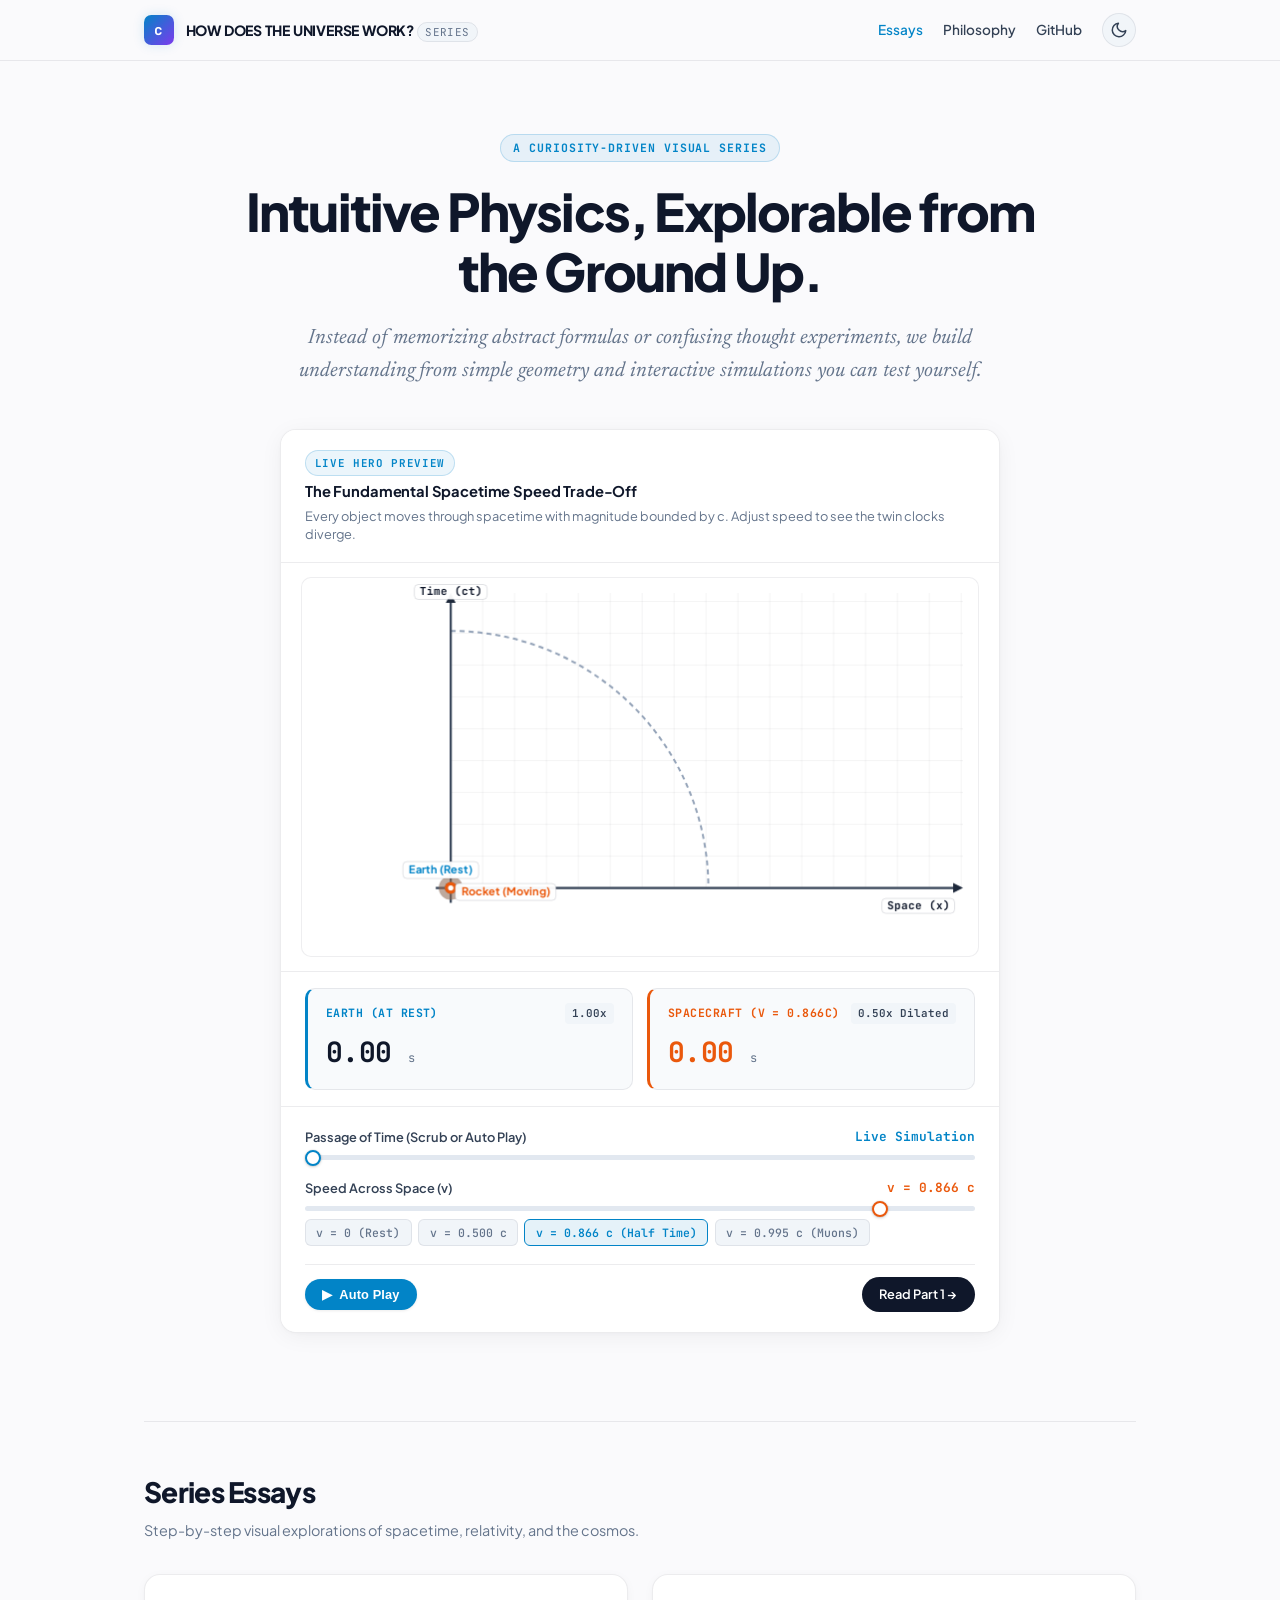
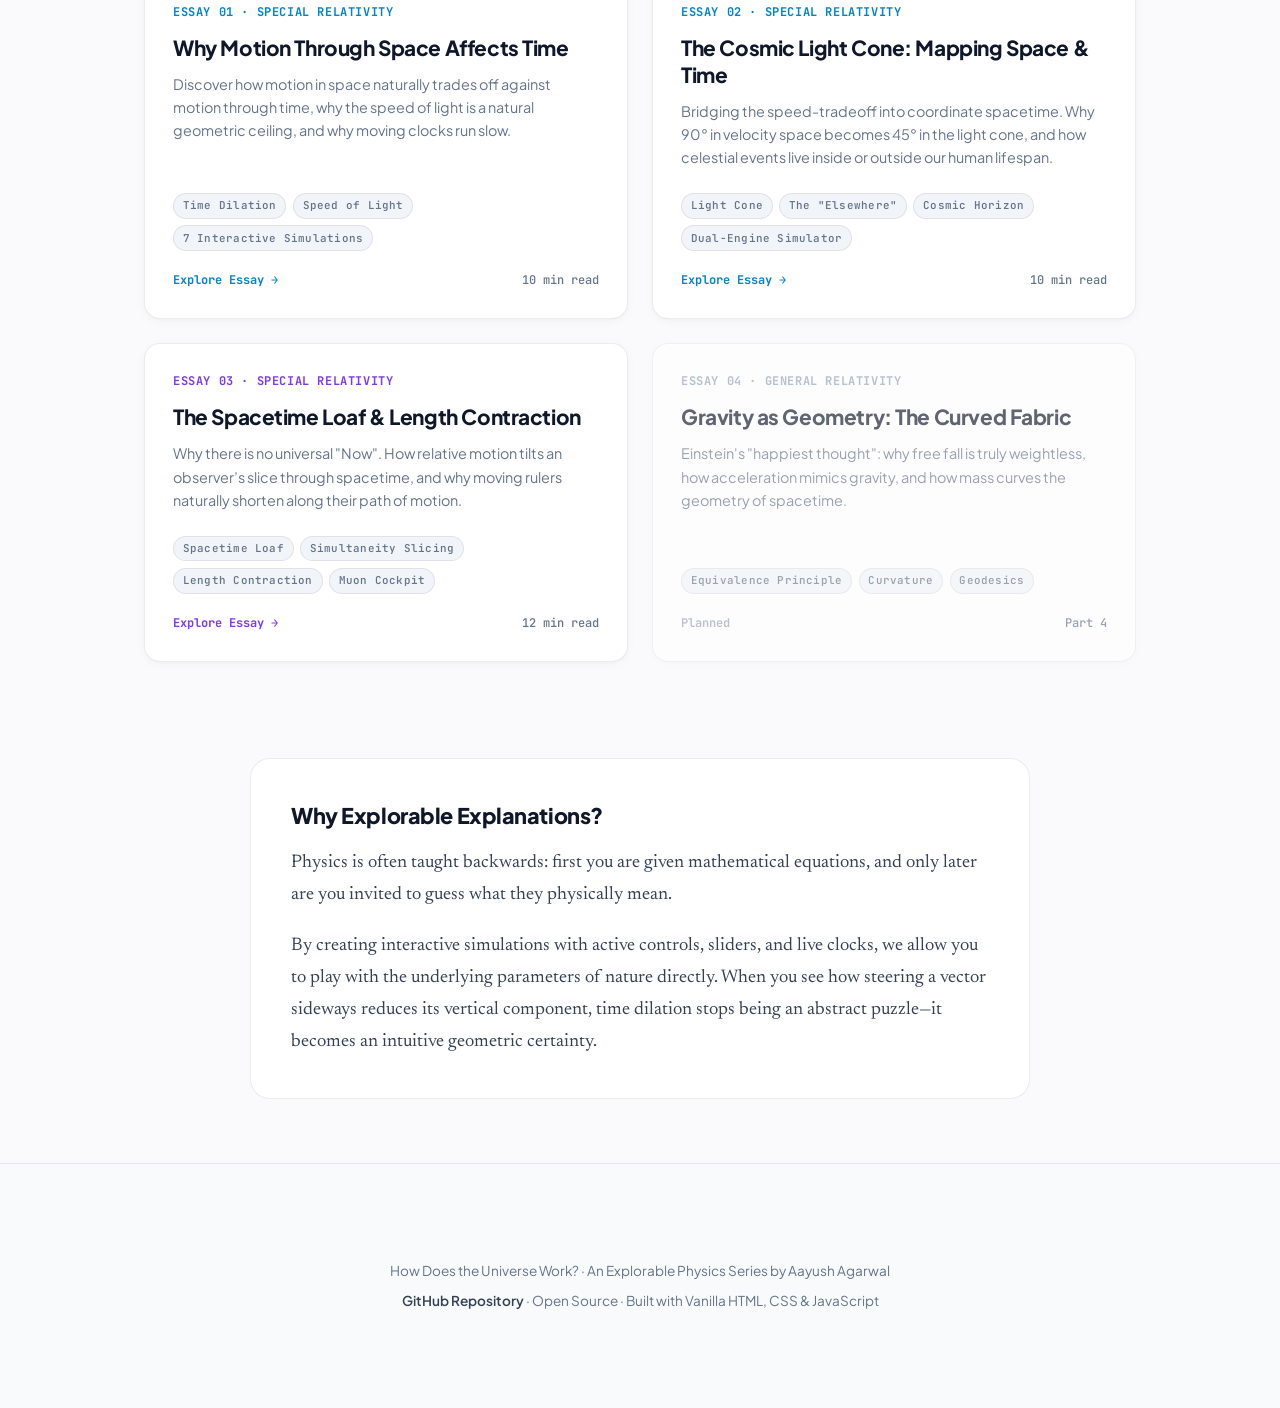
==== commit 4f1348f4: "draft part 2" ====
--- a/index.html
+++ b/index.html
@@ -149,10 +149,10 @@
             </p>
           </div>
           <div>
-            <div style="display:flex; flex-wrap:wrap; gap:0.4rem; margin-bottom: 1.25rem;">
-              <span class="chip-btn" style="cursor:default; font-size: 0.68rem;">Time Dilation</span>
-              <span class="chip-btn" style="cursor:default; font-size: 0.68rem;">Speed of Light</span>
-              <span class="chip-btn" style="cursor:default; font-size: 0.68rem;">7 Interactive Simulations</span>
+            <div class="card-tags">
+              <span class="card-tag">Time Dilation</span>
+              <span class="card-tag">Speed of Light</span>
+              <span class="card-tag">7 Interactive Simulations</span>
             </div>
             <div class="card-meta">
               <span style="color: var(--color-time); font-weight: 700;">Explore Essay →</span>
@@ -161,46 +161,70 @@
           </div>
         </a>
 
-        <!-- Post 2 Card (In Development) -->
+        <!-- Post 2 Card (Live) -->
+        <a href="posts/02-the-cosmic-light-cone/index.html" class="series-card">
+          <div>
+            <div class="card-num">ESSAY 02 · SPECIAL RELATIVITY</div>
+            <h3 class="card-title">The Cosmic Light Cone: Mapping Space & Time</h3>
+            <p class="card-desc">
+              Bridging the speed-tradeoff into coordinate spacetime. Why 90° in velocity space becomes 45° in the light cone, and how celestial events live inside or outside our human lifespan.
+            </p>
+          </div>
+          <div>
+            <div class="card-tags">
+              <span class="card-tag">Light Cone</span>
+              <span class="card-tag">The "Elsewhere"</span>
+              <span class="card-tag">Cosmic Horizon</span>
+              <span class="card-tag">Dual-Engine Simulator</span>
+            </div>
+            <div class="card-meta">
+              <span style="color: var(--color-time); font-weight: 700;">Explore Essay →</span>
+              <span>10 min read</span>
+            </div>
+          </div>
+        </a>
+
+        <!-- Post 3 Card (Live) -->
+        <a href="posts/03-the-spacetime-loaf-and-length-contraction/index.html" class="series-card">
+          <div>
+            <div class="card-num" style="color: var(--color-invariant);">ESSAY 03 · SPECIAL RELATIVITY</div>
+            <h3 class="card-title">The Spacetime Loaf & Length Contraction</h3>
+            <p class="card-desc">
+              Why there is no universal "Now". How relative motion tilts an observer’s slice through spacetime, and why moving rulers naturally shorten along their path of motion.
+            </p>
+          </div>
+          <div>
+            <div class="card-tags">
+              <span class="card-tag">Spacetime Loaf</span>
+              <span class="card-tag">Simultaneity Slicing</span>
+              <span class="card-tag">Length Contraction</span>
+              <span class="card-tag">Muon Cockpit</span>
+            </div>
+            <div class="card-meta">
+              <span style="color: var(--color-invariant); font-weight: 700;">Explore Essay →</span>
+              <span>12 min read</span>
+            </div>
+          </div>
+        </a>
+
+        <!-- Post 4 Card (Planned) -->
         <div class="series-card coming-soon">
           <div>
-            <div class="card-num" style="color: var(--text-muted);">ESSAY 02 · SPECIAL RELATIVITY</div>
-            <h3 class="card-title">The Spacetime Loaf & Length Contraction</h3>
-            <p class="card-desc">
-              Why there is no universal "Now". How relative motion tilts an observer’s slice through spacetime, resolving the Twin Paradox, and why moving rulers shorten.
-            </p>
-          </div>
-          <div>
-            <div style="display:flex; flex-wrap:wrap; gap:0.4rem; margin-bottom: 1.25rem;">
-              <span class="chip-btn" style="cursor:default; font-size: 0.68rem;">Spacetime Loaf</span>
-              <span class="chip-btn" style="cursor:default; font-size: 0.68rem;">Simultaneity</span>
-              <span class="chip-btn" style="cursor:default; font-size: 0.68rem;">Length Contraction</span>
-            </div>
-            <div class="card-meta">
-              <span style="color: var(--text-muted); font-weight: 600;">In Development</span>
-              <span>Part 2</span>
-            </div>
-          </div>
-        </div>
-
-        <!-- Post 3 Card (Planned) -->
-        <div class="series-card coming-soon">
-          <div>
-            <div class="card-num" style="color: var(--text-faint);">ESSAY 03 · GENERAL RELATIVITY</div>
+            <div class="card-num" style="color: var(--text-faint);">ESSAY 04 · GENERAL RELATIVITY</div>
             <h3 class="card-title">Gravity as Geometry: The Curved Fabric</h3>
             <p class="card-desc">
               Einstein's "happiest thought": why free fall is truly weightless, how acceleration mimics gravity, and how mass curves the geometry of spacetime.
             </p>
           </div>
           <div>
-            <div style="display:flex; flex-wrap:wrap; gap:0.4rem; margin-bottom: 1.25rem;">
-              <span class="chip-btn" style="cursor:default; font-size: 0.68rem;">Equivalence Principle</span>
-              <span class="chip-btn" style="cursor:default; font-size: 0.68rem;">Curvature</span>
-              <span class="chip-btn" style="cursor:default; font-size: 0.68rem;">Geodesics</span>
+            <div class="card-tags">
+              <span class="card-tag">Equivalence Principle</span>
+              <span class="card-tag">Curvature</span>
+              <span class="card-tag">Geodesics</span>
             </div>
             <div class="card-meta">
               <span style="color: var(--text-faint); font-weight: 600;">Planned</span>
-              <span>Part 3</span>
+              <span>Part 4</span>
             </div>
           </div>
         </div>
@@ -212,13 +236,11 @@
   <!-- Learning Philosophy Section -->
   <section id="philosophy" class="wide-container philosophy-section">
     <div class="philosophy-card">
-      <h3 style="font-size: 1.25rem; font-weight: 800; color: var(--text-primary); margin-bottom: 0.75rem;">
-        Why Explorable Explanations?
-      </h3>
-      <p style="font-family: var(--font-serif); font-size: 1.15rem; color: var(--text-secondary); line-height: 1.7; margin-bottom: 1rem;">
+      <h3>Why Explorable Explanations?</h3>
+      <p>
         Physics is often taught backwards: first you are given mathematical equations, and only later are you invited to guess what they physically mean. 
       </p>
-      <p style="font-family: var(--font-serif); font-size: 1.15rem; color: var(--text-secondary); line-height: 1.7;">
+      <p>
         By creating interactive simulations with active controls, sliders, and live clocks, we allow you to play with the underlying parameters of nature directly. When you see how steering a vector sideways reduces its vertical component, time dilation stops being an abstract puzzle—it becomes an intuitive geometric certainty.
       </p>
     </div>
--- a/css/style.css
+++ b/css/style.css
@@ -128,6 +128,7 @@
   font-family: var(--font-sans);
   font-size: 16px;
   line-height: 1.6;
+  text-rendering: optimizeLegibility;
   -webkit-font-smoothing: antialiased;
   -moz-osx-font-smoothing: grayscale;
   overflow-x: hidden;
@@ -356,8 +357,20 @@
 }
 
 /* Editorial Prose */
+.editorial-prose p,
+.editorial-prose ul,
+.editorial-prose ol,
+.editorial-prose li,
+.editorial-prose blockquote,
+.editorial-prose dl,
+.editorial-prose dt,
+.editorial-prose dd {
+  font-family: var(--font-serif);
+  font-optical-sizing: auto;
+  font-feature-settings: "kern" 1, "liga" 1, "calt" 1;
+}
+
 .editorial-prose p {
-  font-family: var(--font-serif);
   font-size: 1.15rem;
   line-height: 1.8;
   color: var(--text-prose);
@@ -365,6 +378,48 @@
   letter-spacing: -0.003em;
 }
 
+.editorial-prose ul,
+.editorial-prose ol {
+  margin: 0 0 1.5rem 0;
+  padding-left: 1.75rem;
+}
+
+.editorial-prose li {
+  font-size: 1.15rem;
+  line-height: 1.75;
+  color: var(--text-prose);
+  margin-bottom: 0.65rem;
+  letter-spacing: -0.003em;
+}
+
+.editorial-prose li::marker {
+  color: var(--color-time);
+  font-weight: 600;
+}
+
+.editorial-prose ul ul,
+.editorial-prose ol ol,
+.editorial-prose ul ol,
+.editorial-prose ol ul {
+  margin-top: 0.5rem;
+  margin-bottom: 0.5rem;
+  padding-left: 1.5rem;
+}
+
+.editorial-prose blockquote {
+  border-left: 3px solid var(--color-time);
+  background: var(--bg-card-subtle);
+  padding: 1.125rem 1.5rem;
+  margin: 2rem 0;
+  border-radius: 0 0.625rem 0.625rem 0;
+  font-style: italic;
+  color: var(--text-primary);
+}
+
+.editorial-prose blockquote p:last-child {
+  margin-bottom: 0;
+}
+
 .editorial-prose strong {
   color: var(--text-primary);
   font-weight: 650;
@@ -376,26 +431,74 @@
 
 .editorial-prose h2 {
   font-family: var(--font-sans);
-  font-size: 1.6rem;
+  font-size: 1.65rem;
   font-weight: 750;
   letter-spacing: -0.025em;
   color: var(--text-primary);
   margin-top: 3.5rem;
   margin-bottom: 1.25rem;
   padding-top: 0.5rem;
+  line-height: 1.25;
 }
 
 .editorial-prose h3 {
   font-family: var(--font-sans);
-  font-size: 1.2rem;
-  font-weight: 650;
+  font-size: 1.25rem;
+  font-weight: 700;
   letter-spacing: -0.015em;
   color: var(--text-primary);
-  margin-top: 2rem;
+  margin-top: 2.25rem;
   margin-bottom: 0.75rem;
-}
-
-.formula-card {
+  line-height: 1.35;
+}
+
+.editorial-prose h4 {
+  font-family: var(--font-sans);
+  font-size: 1.05rem;
+  font-weight: 700;
+  letter-spacing: -0.01em;
+  color: var(--text-primary);
+  margin-top: 1.75rem;
+  margin-bottom: 0.5rem;
+  line-height: 1.4;
+}
+
+/* Insight Callout */
+.insight-callout {
+  background: var(--bg-card);
+  border: 1px solid var(--border-subtle);
+  border-left: 4px solid var(--color-invariant);
+  border-radius: 0 0.875rem 0.875rem 0;
+  padding: 1.35rem 1.6rem;
+  margin: 2.25rem 0;
+  box-shadow: var(--shadow-card);
+  transition: background 0.25s ease, border-color 0.25s ease;
+}
+
+.insight-callout h4 {
+  font-family: var(--font-sans);
+  font-size: 1.1rem;
+  font-weight: 750;
+  color: var(--text-primary);
+  margin: 0 0 0.75rem 0;
+  letter-spacing: -0.015em;
+}
+
+.insight-callout p {
+  font-family: var(--font-serif);
+  font-size: 1.08rem;
+  line-height: 1.72;
+  color: var(--text-prose);
+  margin-bottom: 0.85rem;
+}
+
+.insight-callout p:last-child {
+  margin-bottom: 0;
+}
+
+/* Formula & Math Display Cards */
+.formula-card,
+.math-display-card {
   background: var(--bg-card);
   border: 1px solid var(--border-subtle);
   border-left: 3px solid var(--color-time);
@@ -403,17 +506,27 @@
   border-radius: 0 0.75rem 0.75rem 0;
   margin: 2rem 0;
   font-family: var(--font-mono);
-  font-size: 0.92rem;
+  font-size: 0.95rem;
   color: var(--text-primary);
   box-shadow: var(--shadow-card);
-}
-
-.formula-card .formula-note {
+  transition: background 0.25s ease, border-color 0.25s ease;
+}
+
+.math-display-card {
+  border-left-color: var(--color-invariant);
+  text-align: center;
+  font-size: 1.05rem;
+  letter-spacing: 0.02em;
+}
+
+.formula-card .formula-note,
+.math-display-card .formula-note {
   font-family: var(--font-sans);
   font-size: 0.85rem;
   color: var(--text-muted);
   margin-top: 0.5rem;
   line-height: 1.5;
+  text-align: left;
 }
 
 /* Interactive Explorable Card Container (Unibody Design) */
@@ -433,11 +546,11 @@
 
 /* Desktop Breakout: Gives canvas diagrams generous breathing space */
 @media (min-width: 840px) {
-  .editorial-prose .interactive-artifact {
-    margin-left: -2.5rem;
-    margin-right: -2.5rem;
-    width: calc(100% + 5rem);
-    max-width: 760px;
+  .reading-container .editorial-prose .interactive-artifact {
+    margin-left: auto;
+    margin-right: auto;
+    width: 100%;
+    max-width: 820px;
   }
 }
 
@@ -821,8 +934,9 @@
   color: var(--color-time);
 }
 
-/* Subtle styling for inline math inside editorial paragraphs */
-.editorial-prose p .math-badge {
+/* Subtle styling for inline math inside editorial prose (paragraphs, lists, callouts, quotes) */
+.editorial-prose .math-badge,
+.insight-callout .math-badge {
   font-size: 0.85em;
   padding: 0.12rem 0.42rem;
   margin: 0 0.15rem;
@@ -831,6 +945,7 @@
   border: 1px solid var(--border-subtle);
   vertical-align: baseline;
   line-height: normal;
+  display: inline-block;
 }
 
 /* Series Hub Cards */
@@ -896,6 +1011,34 @@
   margin-bottom: 1.5rem;
 }
 
+.card-tags {
+  display: flex;
+  flex-wrap: wrap;
+  gap: 0.4rem;
+  margin-bottom: 1.25rem;
+}
+
+.card-tag {
+  display: inline-flex;
+  align-items: center;
+  font-family: var(--font-mono);
+  font-size: 0.68rem;
+  font-weight: 550;
+  padding: 0.2rem 0.55rem;
+  border-radius: 9999px;
+  background: var(--bg-surface-elevated);
+  border: 1px solid var(--border-subtle);
+  color: var(--text-muted);
+  cursor: default;
+  letter-spacing: 0.02em;
+  transition: border-color 0.2s ease, color 0.2s ease;
+}
+
+.series-card:hover .card-tag {
+  border-color: var(--border-medium);
+  color: var(--text-secondary);
+}
+
 .card-meta {
   font-family: var(--font-mono);
   font-size: 0.75rem;
@@ -904,6 +1047,65 @@
   display: flex;
   align-items: center;
   justify-content: space-between;
+}
+
+/* Series Pager Navigation */
+.series-pager {
+  margin-top: 3.5rem;
+  padding-top: 2rem;
+  border-top: 1px solid var(--border-subtle);
+  display: flex;
+  justify-content: space-between;
+  align-items: center;
+  flex-wrap: wrap;
+  gap: 1rem;
+}
+
+.series-pager a {
+  text-decoration: none;
+}
+
+.series-pager .btn-primary,
+.series-pager .btn-secondary {
+  padding: 0.65rem 1.25rem;
+  font-size: 0.85rem;
+  font-weight: 650;
+}
+
+/* Article Author Bio */
+.article-author {
+  margin-top: 3rem;
+  padding: 1.5rem;
+  border-radius: 0.75rem;
+  background: var(--bg-card);
+  border: 1px solid var(--border-subtle);
+  display: flex;
+  gap: 1.25rem;
+  align-items: center;
+  box-shadow: var(--shadow-card);
+}
+
+.article-author .brand-badge {
+  width: 3.25rem;
+  height: 3.25rem;
+  font-size: 1.5rem;
+  flex-shrink: 0;
+}
+
+.article-author h4 {
+  font-family: var(--font-sans);
+  margin: 0 0 0.35rem 0;
+  font-size: 1.05rem;
+  font-weight: 750;
+  color: var(--text-primary);
+}
+
+.article-author p {
+  font-family: var(--font-sans);
+  margin: 0;
+  font-size: 0.88rem;
+  color: var(--text-secondary);
+  line-height: 1.5;
 }
 
 /* Footer */
@@ -1001,6 +1203,28 @@
   margin: 0 auto;
 }
 
+.philosophy-card h3 {
+  font-family: var(--font-sans);
+  font-size: 1.35rem;
+  font-weight: 800;
+  color: var(--text-primary);
+  margin-bottom: 0.85rem;
+  letter-spacing: -0.02em;
+}
+
+.philosophy-card p {
+  font-family: var(--font-serif);
+  font-optical-sizing: auto;
+  font-size: 1.15rem;
+  color: var(--text-secondary);
+  line-height: 1.75;
+  margin-bottom: 1.15rem;
+}
+
+.philosophy-card p:last-child {
+  margin-bottom: 0;
+}
+
 /* ==========================================================================
    Responsive Breakpoints & Mobile Optimization
    ========================================================================== */
@@ -1131,6 +1355,16 @@
     line-height: 1.65;
     margin-bottom: 1.125rem;
   }
+  .editorial-prose ul,
+  .editorial-prose ol {
+    padding-left: 1.35rem;
+    margin-bottom: 1.125rem;
+  }
+  .editorial-prose li {
+    font-size: 1.05rem;
+    line-height: 1.6;
+    margin-bottom: 0.5rem;
+  }
   .editorial-prose h2 {
     font-size: 1.35rem;
     margin-top: 1.75rem;
@@ -1142,15 +1376,59 @@
     margin-top: 1.25rem;
     margin-bottom: 0.5rem;
   }
-  .formula-card {
+  .editorial-prose h4 {
+    font-size: 1.02rem;
+    margin-top: 1.15rem;
+    margin-bottom: 0.4rem;
+  }
+  .editorial-prose blockquote {
+    padding: 0.75rem 1rem;
+    margin: 1.25rem 0;
+    font-size: 1.02rem;
+  }
+  .insight-callout {
+    padding: 1rem 1.15rem;
+    margin: 1.5rem 0;
+    border-radius: 0 0.625rem 0.625rem 0;
+  }
+  .insight-callout h4 {
+    font-size: 1rem;
+    margin-bottom: 0.5rem;
+  }
+  .insight-callout p {
+    font-size: 1rem;
+    line-height: 1.6;
+    margin-bottom: 0.65rem;
+  }
+  .formula-card,
+  .math-display-card {
     padding: 0.75rem 1rem;
     margin: 1.125rem 0;
-    font-size: 0.85rem;
+    font-size: 0.88rem;
     border-radius: 0 0.5rem 0.5rem 0;
   }
-  .formula-card .formula-note {
+  .formula-card .formula-note,
+  .math-display-card .formula-note {
     font-size: 0.78rem;
     margin-top: 0.3rem;
+  }
+  .series-pager {
+    flex-direction: column;
+    align-items: stretch;
+    gap: 0.75rem;
+    margin-top: 2rem;
+    padding-top: 1.5rem;
+  }
+  .series-pager a {
+    text-align: center;
+    justify-content: center;
+  }
+  .article-author {
+    flex-direction: column;
+    text-align: center;
+    gap: 0.75rem;
+    padding: 1.125rem;
+    margin-top: 2rem;
   }
 
   /* Interactive Artifact Card */
@@ -1257,12 +1535,16 @@
     padding: 0.4rem 0.8rem;
     font-size: 0.75rem;
   }
-  .math-badge {
-    font-size: 0.7rem;
-    padding: 0.25rem 0.5rem;
+  .toolbar-bottom .math-badge {
+    font-size: 0.72rem;
+    padding: 0.35rem 0.65rem;
     width: 100%;
     text-align: center;
     border-radius: 0.375rem;
+  }
+  .editorial-prose .math-badge {
+    width: auto;
+    display: inline-block;
   }
 
   /* Footer */
@@ -1295,3 +1577,285 @@
     padding-right: 0.75rem;
   }
 }
+
+/* ==========================================================================
+   Wide Reading Container & Desktop Layout System
+   Balanced Editorial Grid + Split-Screen Sim Panels (Option A)
+   ========================================================================== */
+.wide-reading-container {
+  max-width: 1080px;
+  margin: 0 auto;
+  padding: 3.5rem 2rem 6rem;
+}
+
+.wide-reading-container .article-header {
+  max-width: 860px;
+  margin-left: auto;
+  margin-right: auto;
+  margin-bottom: 3rem;
+}
+
+.wide-reading-container .editorial-prose > p {
+  max-width: 860px;
+  margin-left: auto;
+  margin-right: auto;
+  font-size: 1.18rem;
+  line-height: 1.84;
+  letter-spacing: -0.002em;
+  margin-bottom: 1.6rem;
+}
+
+.wide-reading-container .editorial-prose > ul,
+.wide-reading-container .editorial-prose > ol {
+  max-width: 860px;
+  margin-left: auto;
+  margin-right: auto;
+  font-size: 1.16rem;
+  line-height: 1.8;
+  margin-bottom: 1.6rem;
+  padding-left: 1.85rem;
+}
+
+.wide-reading-container .editorial-prose > li {
+  margin-bottom: 0.75rem;
+}
+
+.wide-reading-container .editorial-prose > h2 {
+  max-width: 860px;
+  margin-left: auto;
+  margin-right: auto;
+  font-size: 1.75rem;
+  font-weight: 750;
+  letter-spacing: -0.025em;
+  margin-top: 3.5rem;
+  margin-bottom: 1.25rem;
+  padding-top: 0.5rem;
+}
+
+.wide-reading-container .editorial-prose > h3 {
+  max-width: 860px;
+  margin-left: auto;
+  margin-right: auto;
+  font-size: 1.3rem;
+  font-weight: 650;
+  letter-spacing: -0.015em;
+  margin-top: 2.25rem;
+  margin-bottom: 0.85rem;
+}
+
+.wide-reading-container .editorial-prose > h4 {
+  max-width: 860px;
+  margin-left: auto;
+  margin-right: auto;
+  font-size: 1.05rem;
+  font-weight: 650;
+  margin-top: 1.5rem;
+  margin-bottom: 0.5rem;
+}
+
+.wide-reading-container .editorial-prose > blockquote {
+  max-width: 860px;
+  margin-left: auto;
+  margin-right: auto;
+}
+
+.wide-reading-container .editorial-prose > .formula-card,
+.wide-reading-container .editorial-prose > .math-display-card {
+  max-width: 900px;
+  margin-left: auto;
+  margin-right: auto;
+  margin-top: 2rem;
+  margin-bottom: 2rem;
+}
+
+.wide-reading-container .editorial-prose > .insight-callout {
+  max-width: 900px;
+  margin-left: auto;
+  margin-right: auto;
+  margin-top: 2.25rem;
+  margin-bottom: 2.25rem;
+}
+
+.wide-reading-container .editorial-prose > .article-author,
+.wide-reading-container .editorial-prose > .series-pager {
+  max-width: 860px;
+  margin-left: auto;
+  margin-right: auto;
+}
+
+.wide-reading-container .interactive-artifact {
+  max-width: 1040px;
+  margin-left: auto;
+  margin-right: auto;
+  margin-top: 2.75rem;
+  margin-bottom: 3.25rem;
+}
+
+/* --- Comparison Grid (Simulation 01 Dual View) --- */
+.comparison-grid {
+  display: grid;
+  grid-template-columns: 1fr 1fr;
+  gap: 1.25rem;
+  padding: 1rem 1.25rem;
+  background: var(--bg-canvas-outer);
+}
+
+@media (max-width: 880px) {
+  .comparison-grid {
+    grid-template-columns: 1fr;
+    gap: 1rem;
+    padding: 0.75rem;
+  }
+}
+
+.canvas-col {
+  display: flex;
+  flex-direction: column;
+  gap: 0.5rem;
+  min-width: 0;
+}
+
+.canvas-col-header {
+  display: flex;
+  align-items: center;
+  justify-content: space-between;
+  font-family: var(--font-mono);
+  font-size: 0.75rem;
+  font-weight: 700;
+  color: var(--text-secondary);
+  padding: 0.2rem 0.5rem;
+}
+
+.canvas-col-tag {
+  font-size: 0.65rem;
+  font-weight: 600;
+  padding: 0.15rem 0.45rem;
+  border-radius: 9999px;
+  background: var(--bg-surface-elevated);
+  border: 1px solid var(--border-subtle);
+  color: var(--text-muted);
+}
+
+.canvas-col canvas {
+  width: 100%;
+  height: 380px;
+  border-radius: 0.625rem;
+  background: var(--bg-canvas);
+  border: 1px solid var(--border-canvas);
+  display: block;
+}
+
+@media (max-width: 640px) {
+  .canvas-col canvas {
+    height: 250px;
+  }
+  .wide-reading-container {
+    padding: 1.5rem 1rem 3.5rem;
+  }
+}
+
+/* --- Split-Screen Desktop Layout (Simulations 02 & 03) --- */
+.artifact-split {
+  display: grid;
+  grid-template-columns: 1.32fr 1fr;
+  background: var(--bg-canvas-outer);
+}
+
+@media (max-width: 900px) {
+  .artifact-split {
+    grid-template-columns: 1fr;
+  }
+}
+
+.split-canvas-col {
+  position: relative;
+  padding: 1rem 1.25rem;
+  display: flex;
+  flex-direction: column;
+  justify-content: center;
+  align-items: center;
+  background: var(--bg-canvas);
+  min-width: 0;
+}
+
+.split-canvas-col canvas {
+  width: 100%;
+  height: 420px;
+  border-radius: 0.625rem;
+  background: var(--bg-canvas);
+  border: 1px solid var(--border-canvas);
+  display: block;
+}
+
+@media (max-width: 900px) {
+  .split-canvas-col canvas {
+    height: 340px;
+  }
+}
+
+@media (max-width: 640px) {
+  .split-canvas-col canvas {
+    height: 260px;
+  }
+  .split-canvas-col {
+    padding: 0.625rem;
+  }
+}
+
+.split-controls-col {
+  padding: 1.25rem 1.5rem;
+  background: var(--bg-card);
+  border-left: 1px solid var(--border-subtle);
+  display: flex;
+  flex-direction: column;
+  justify-content: space-between;
+  gap: 1.125rem;
+  min-width: 0;
+}
+
+@media (max-width: 900px) {
+  .split-controls-col {
+    border-left: none;
+    border-top: 1px solid var(--border-subtle);
+    padding: 1rem 1.25rem;
+  }
+}
+
+.split-controls-col .artifact-controls,
+.split-controls-col .twin-clocks-panel {
+  padding: 0;
+  background: transparent;
+  border: none;
+}
+
+/* Telemetry display rows */
+.telemetry-row {
+  display: grid;
+  grid-template-columns: repeat(auto-fit, minmax(130px, 1fr));
+  gap: 0.75rem;
+  padding: 0.875rem 1.25rem;
+  background: var(--bg-card-subtle);
+  border-top: 1px solid var(--border-subtle);
+}
+
+.telemetry-item {
+  font-family: var(--font-mono);
+  font-size: 0.75rem;
+}
+
+.telemetry-item .label {
+  color: var(--text-muted);
+  font-size: 0.68rem;
+  margin-bottom: 0.2rem;
+  text-transform: uppercase;
+  letter-spacing: 0.04em;
+}
+
+.telemetry-item .value {
+  color: var(--text-primary);
+  font-weight: 700;
+  font-size: 1.05rem;
+  font-variant-numeric: tabular-nums;
+}
+
+
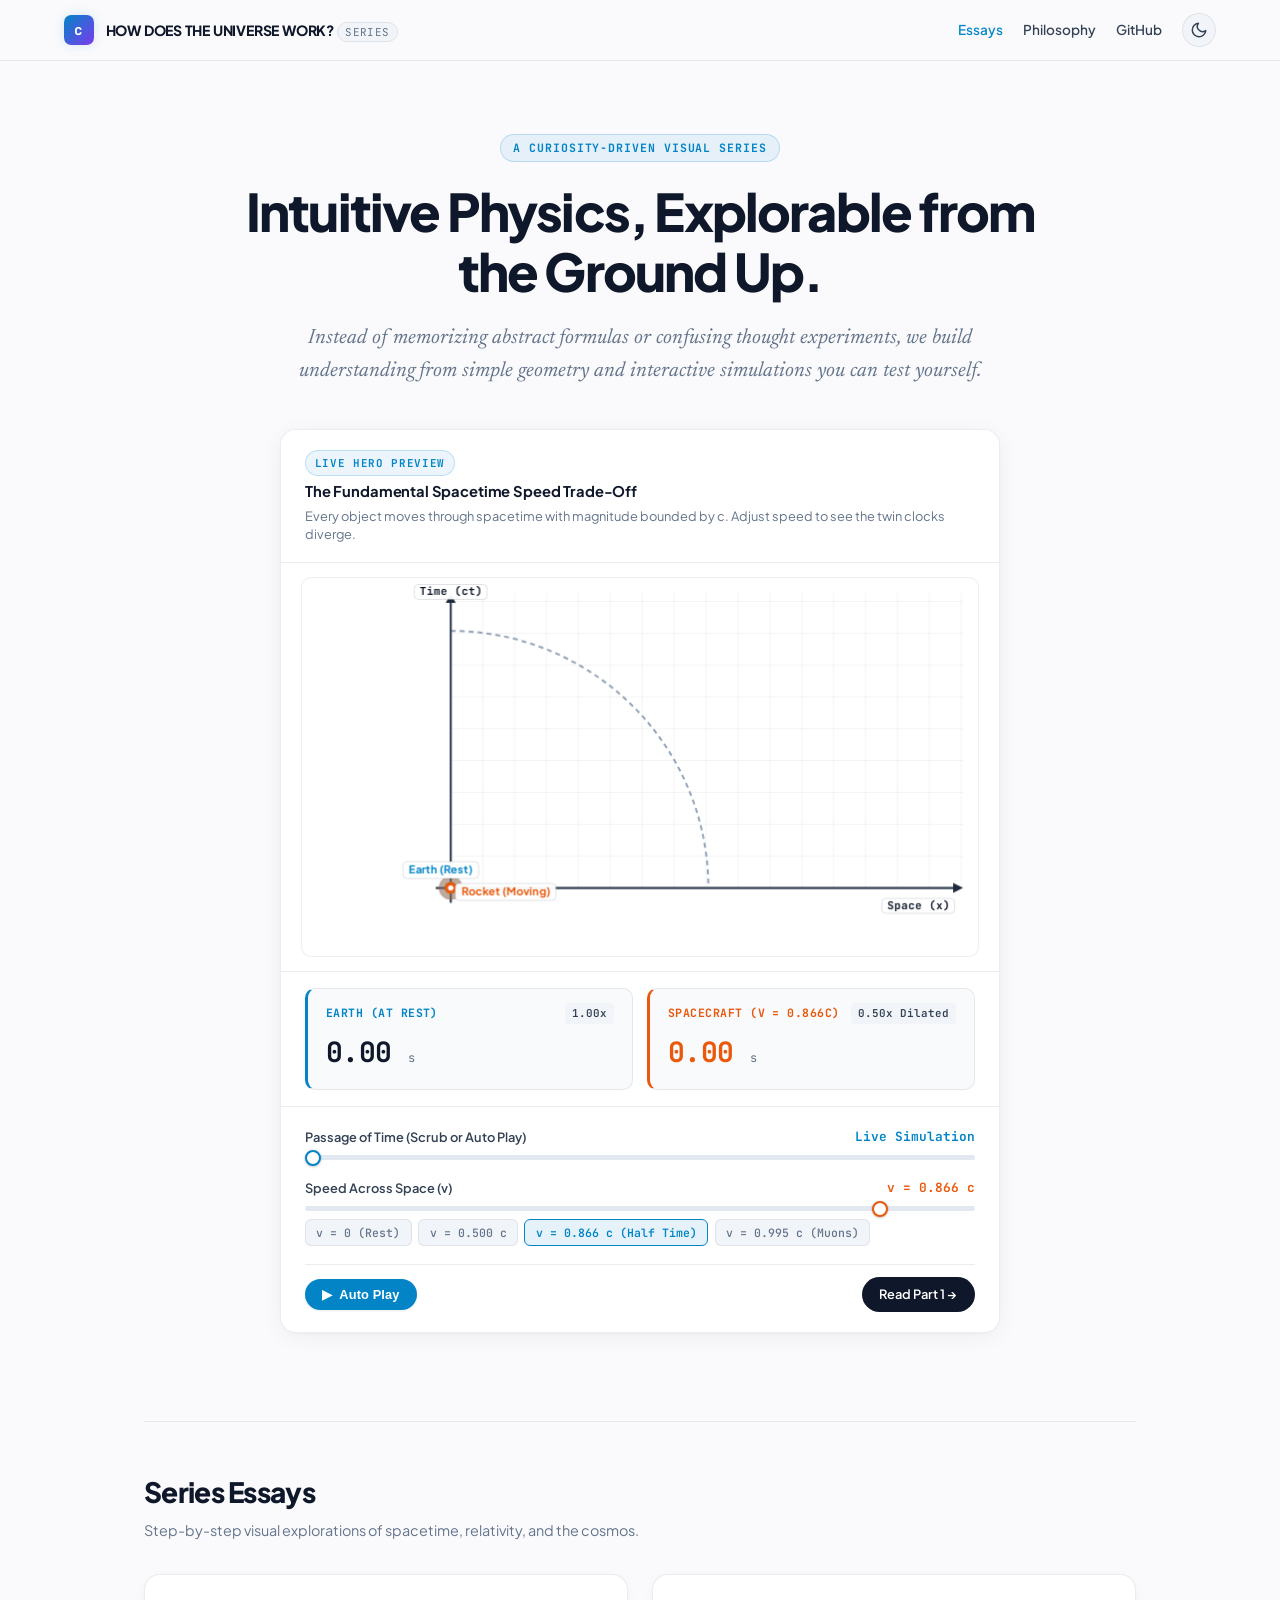
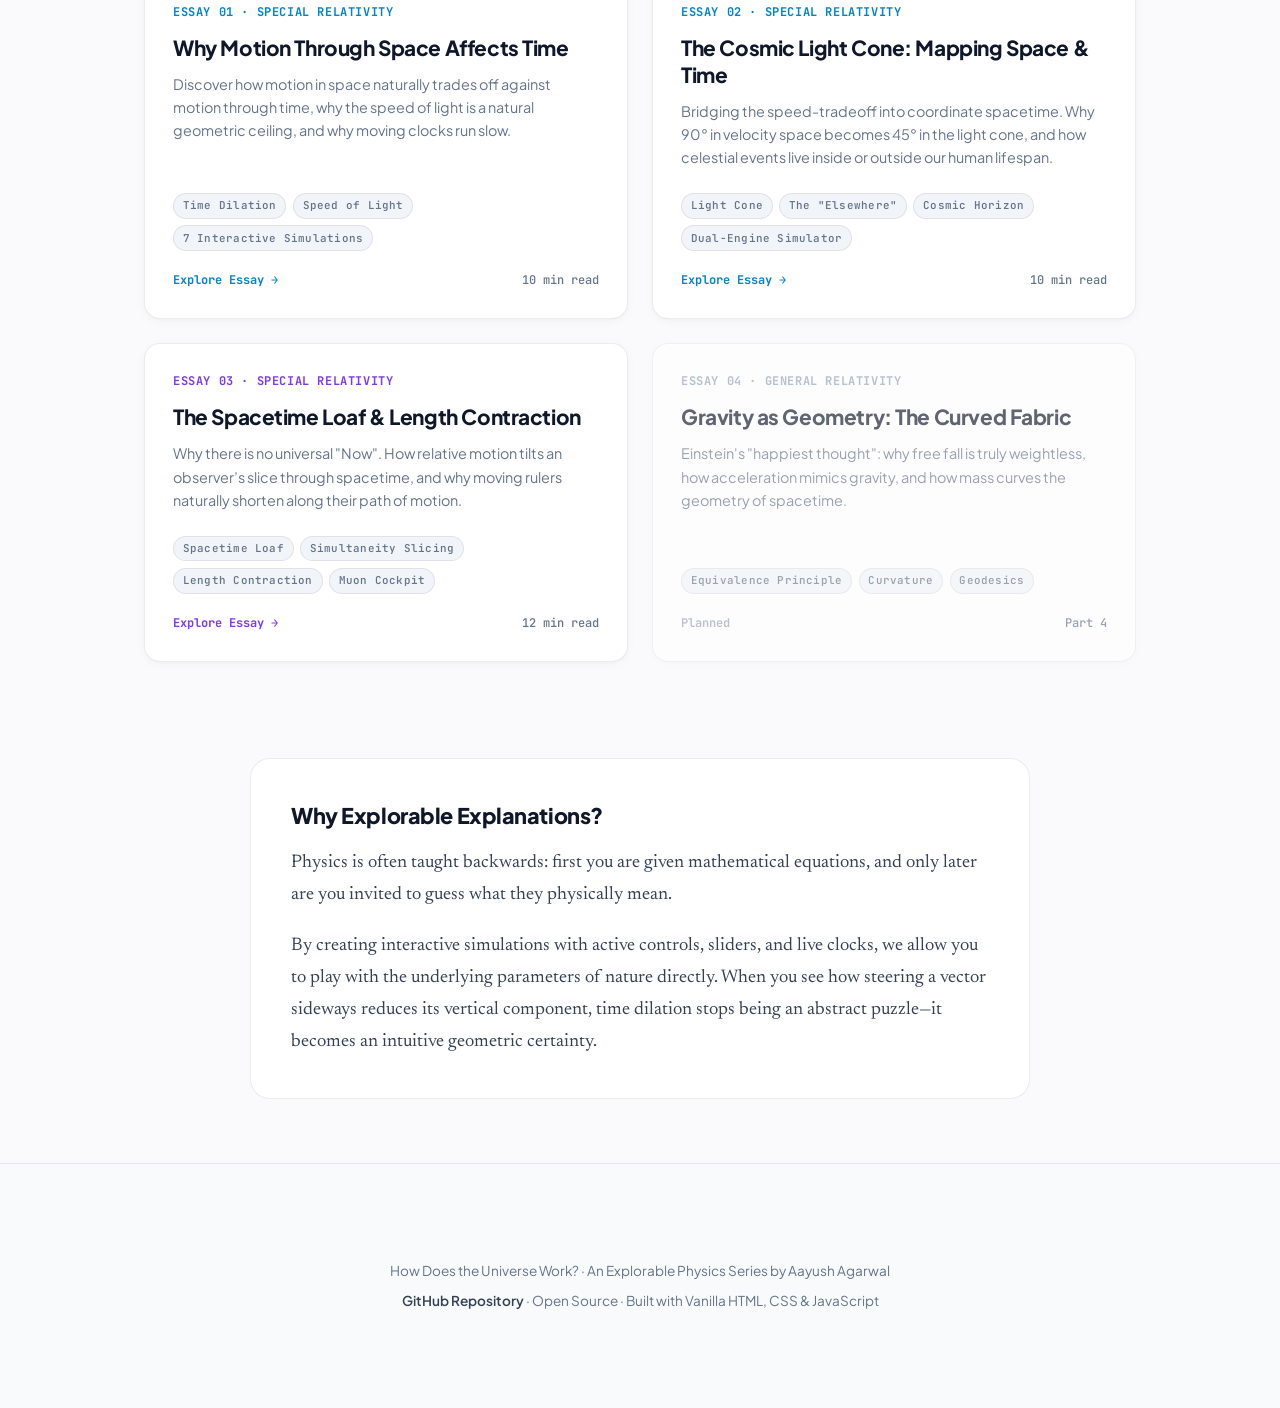
==== commit e10c7072: "cleanup" ====
--- a/index.html
+++ b/index.html
@@ -115,7 +115,7 @@
           <button class="btn-primary btn-play">
             <span>▶</span><span>Auto Play</span>
           </button>
-          <a href="posts/01-why-motion-through-space-affects-time/index.html" class="btn-hero-read">
+          <a href="posts/01-motion-and-time.html" class="btn-hero-read">
             <span>Read Part 1 →</span>
           </a>
         </div>
@@ -140,7 +140,7 @@
       <div class="series-grid">
         
         <!-- Post 1 Card -->
-        <a href="posts/01-why-motion-through-space-affects-time/index.html" class="series-card">
+        <a href="posts/01-motion-and-time.html" class="series-card">
           <div>
             <div class="card-num">ESSAY 01 · SPECIAL RELATIVITY</div>
             <h3 class="card-title">Why Motion Through Space Affects Time</h3>
@@ -162,7 +162,7 @@
         </a>
 
         <!-- Post 2 Card (Live) -->
-        <a href="posts/02-the-cosmic-light-cone/index.html" class="series-card">
+        <a href="posts/02-light-cone.html" class="series-card">
           <div>
             <div class="card-num">ESSAY 02 · SPECIAL RELATIVITY</div>
             <h3 class="card-title">The Cosmic Light Cone: Mapping Space & Time</h3>
@@ -185,7 +185,7 @@
         </a>
 
         <!-- Post 3 Card (Live) -->
-        <a href="posts/03-the-spacetime-loaf-and-length-contraction/index.html" class="series-card">
+        <a href="posts/03-spacetime-loaf.html" class="series-card">
           <div>
             <div class="card-num" style="color: var(--color-invariant);">ESSAY 03 · SPECIAL RELATIVITY</div>
             <h3 class="card-title">The Spacetime Loaf & Length Contraction</h3>
@@ -257,11 +257,11 @@
   </footer>
 
   <!-- Universal Client-Side Script (100% Static & file:// compatible) -->
-  <script src="js/site.js"></script>
+  <script src="js/core.js"></script>
+  <script src="js/post-01.js"></script>
   <script>
     window.addEventListener('DOMContentLoaded', function () {
-      if (window.UniverseSimulations) {
-        window.UniverseSimulations.initThemeManager();
+      if (window.UniverseSimulations && window.UniverseSimulations.initWidgetTimeDilation) {
         window.UniverseSimulations.initWidgetTimeDilation('widget-hero');
       }
     });
--- a/css/style.css
+++ b/css/style.css
@@ -166,7 +166,7 @@
 }
 
 .site-nav-inner {
-  max-width: 1040px;
+  max-width: 1200px;
   margin: 0 auto;
   padding: 0 1.5rem;
   height: 3.75rem;
@@ -1583,22 +1583,29 @@
    Balanced Editorial Grid + Split-Screen Sim Panels (Option A)
    ========================================================================== */
 .wide-reading-container {
-  max-width: 1080px;
+  max-width: 1200px;
+  width: 100%;
   margin: 0 auto;
   padding: 3.5rem 2rem 6rem;
 }
 
 .wide-reading-container .article-header {
-  max-width: 860px;
-  margin-left: auto;
-  margin-right: auto;
+  width: 100%;
+  max-width: 100%;
+  margin-left: 0;
+  margin-right: 0;
   margin-bottom: 3rem;
 }
 
+.wide-reading-container .editorial-prose {
+  width: 100%;
+}
+
 .wide-reading-container .editorial-prose > p {
-  max-width: 860px;
-  margin-left: auto;
-  margin-right: auto;
+  width: 100%;
+  max-width: 100%;
+  margin-left: 0;
+  margin-right: 0;
   font-size: 1.18rem;
   line-height: 1.84;
   letter-spacing: -0.002em;
@@ -1607,9 +1614,10 @@
 
 .wide-reading-container .editorial-prose > ul,
 .wide-reading-container .editorial-prose > ol {
-  max-width: 860px;
-  margin-left: auto;
-  margin-right: auto;
+  width: 100%;
+  max-width: 100%;
+  margin-left: 0;
+  margin-right: 0;
   font-size: 1.16rem;
   line-height: 1.8;
   margin-bottom: 1.6rem;
@@ -1621,9 +1629,10 @@
 }
 
 .wide-reading-container .editorial-prose > h2 {
-  max-width: 860px;
-  margin-left: auto;
-  margin-right: auto;
+  width: 100%;
+  max-width: 100%;
+  margin-left: 0;
+  margin-right: 0;
   font-size: 1.75rem;
   font-weight: 750;
   letter-spacing: -0.025em;
@@ -1633,9 +1642,10 @@
 }
 
 .wide-reading-container .editorial-prose > h3 {
-  max-width: 860px;
-  margin-left: auto;
-  margin-right: auto;
+  width: 100%;
+  max-width: 100%;
+  margin-left: 0;
+  margin-right: 0;
   font-size: 1.3rem;
   font-weight: 650;
   letter-spacing: -0.015em;
@@ -1644,9 +1654,10 @@
 }
 
 .wide-reading-container .editorial-prose > h4 {
-  max-width: 860px;
-  margin-left: auto;
-  margin-right: auto;
+  width: 100%;
+  max-width: 100%;
+  margin-left: 0;
+  margin-right: 0;
   font-size: 1.05rem;
   font-weight: 650;
   margin-top: 1.5rem;
@@ -1654,39 +1665,44 @@
 }
 
 .wide-reading-container .editorial-prose > blockquote {
-  max-width: 860px;
-  margin-left: auto;
-  margin-right: auto;
+  width: 100%;
+  max-width: 100%;
+  margin-left: 0;
+  margin-right: 0;
 }
 
 .wide-reading-container .editorial-prose > .formula-card,
 .wide-reading-container .editorial-prose > .math-display-card {
-  max-width: 900px;
-  margin-left: auto;
-  margin-right: auto;
+  width: 100%;
+  max-width: 100%;
+  margin-left: 0;
+  margin-right: 0;
   margin-top: 2rem;
   margin-bottom: 2rem;
 }
 
 .wide-reading-container .editorial-prose > .insight-callout {
-  max-width: 900px;
-  margin-left: auto;
-  margin-right: auto;
+  width: 100%;
+  max-width: 100%;
+  margin-left: 0;
+  margin-right: 0;
   margin-top: 2.25rem;
   margin-bottom: 2.25rem;
 }
 
 .wide-reading-container .editorial-prose > .article-author,
 .wide-reading-container .editorial-prose > .series-pager {
-  max-width: 860px;
-  margin-left: auto;
-  margin-right: auto;
+  width: 100%;
+  max-width: 100%;
+  margin-left: 0;
+  margin-right: 0;
 }
 
 .wide-reading-container .interactive-artifact {
-  max-width: 1040px;
-  margin-left: auto;
-  margin-right: auto;
+  width: 100%;
+  max-width: 100%;
+  margin-left: 0;
+  margin-right: 0;
   margin-top: 2.75rem;
   margin-bottom: 3.25rem;
 }
@@ -1858,4 +1874,106 @@
   font-variant-numeric: tabular-nums;
 }
 
-
+/* Multi-Panel & 2x2 Comparative Grids (Disciplined Responsive Layout)
+   - Desktop / Tablet (> 720px): 2x2 matrix (grid-template-columns: 1fr 1fr)
+   - Mobile (<= 720px): Single-column stack (grid-template-columns: 1fr) to preserve canvas legibility
+*/
+.multi-panel-grid,
+.synthesis-grid,
+.expanding-circles-grid {
+  display: grid;
+  grid-template-columns: 1fr 1fr;
+  gap: 0.875rem;
+  width: 100%;
+}
+
+.expanding-circles-grid canvas {
+  width: 100% !important;
+  height: 200px !important;
+  display: block;
+}
+
+.synthesis-panel-card {
+  background: var(--bg-card);
+  border: 1px solid var(--border-canvas);
+  border-radius: 0.625rem;
+  padding: 0.75rem;
+  display: flex;
+  flex-direction: column;
+  gap: 0.5rem;
+  transition: all 0.2s ease;
+}
+
+.synthesis-panel-header {
+  display: flex;
+  align-items: center;
+  justify-content: space-between;
+  font-family: var(--font-mono);
+  font-size: 0.75rem;
+  padding-bottom: 0.35rem;
+  border-bottom: 1px solid var(--border-subtle);
+}
+
+.synthesis-panel-title {
+  font-weight: 700;
+  color: var(--text-primary);
+  display: flex;
+  align-items: center;
+  gap: 0.4rem;
+}
+
+.synthesis-panel-tag {
+  font-size: 0.68rem;
+  padding: 0.1rem 0.4rem;
+  border-radius: 0.25rem;
+  background: var(--bg-surface-elevated);
+  color: var(--text-secondary);
+}
+
+.synthesis-canvas-wrap {
+  width: 100%;
+  height: 220px;
+  position: relative;
+  background: var(--bg-canvas);
+  border-radius: 0.5rem;
+  overflow: hidden;
+}
+
+.synthesis-canvas-wrap canvas {
+  width: 100% !important;
+  height: 100% !important;
+  display: block;
+}
+
+.synthesis-panel-footer {
+  display: flex;
+  justify-content: space-between;
+  align-items: center;
+  font-family: var(--font-mono);
+  font-size: 0.72rem;
+  color: var(--text-muted);
+  padding-top: 0.25rem;
+}
+
+.synthesis-panel-footer span strong {
+  color: var(--text-primary);
+}
+
+@media (max-width: 720px) {
+  .multi-panel-grid,
+  .synthesis-grid,
+  .expanding-circles-grid {
+    grid-template-columns: 1fr;
+    gap: 0.875rem;
+  }
+  .synthesis-canvas-wrap {
+    height: 210px;
+  }
+  .expanding-circles-grid canvas {
+    height: 220px !important;
+  }
+}
+
+
+
+
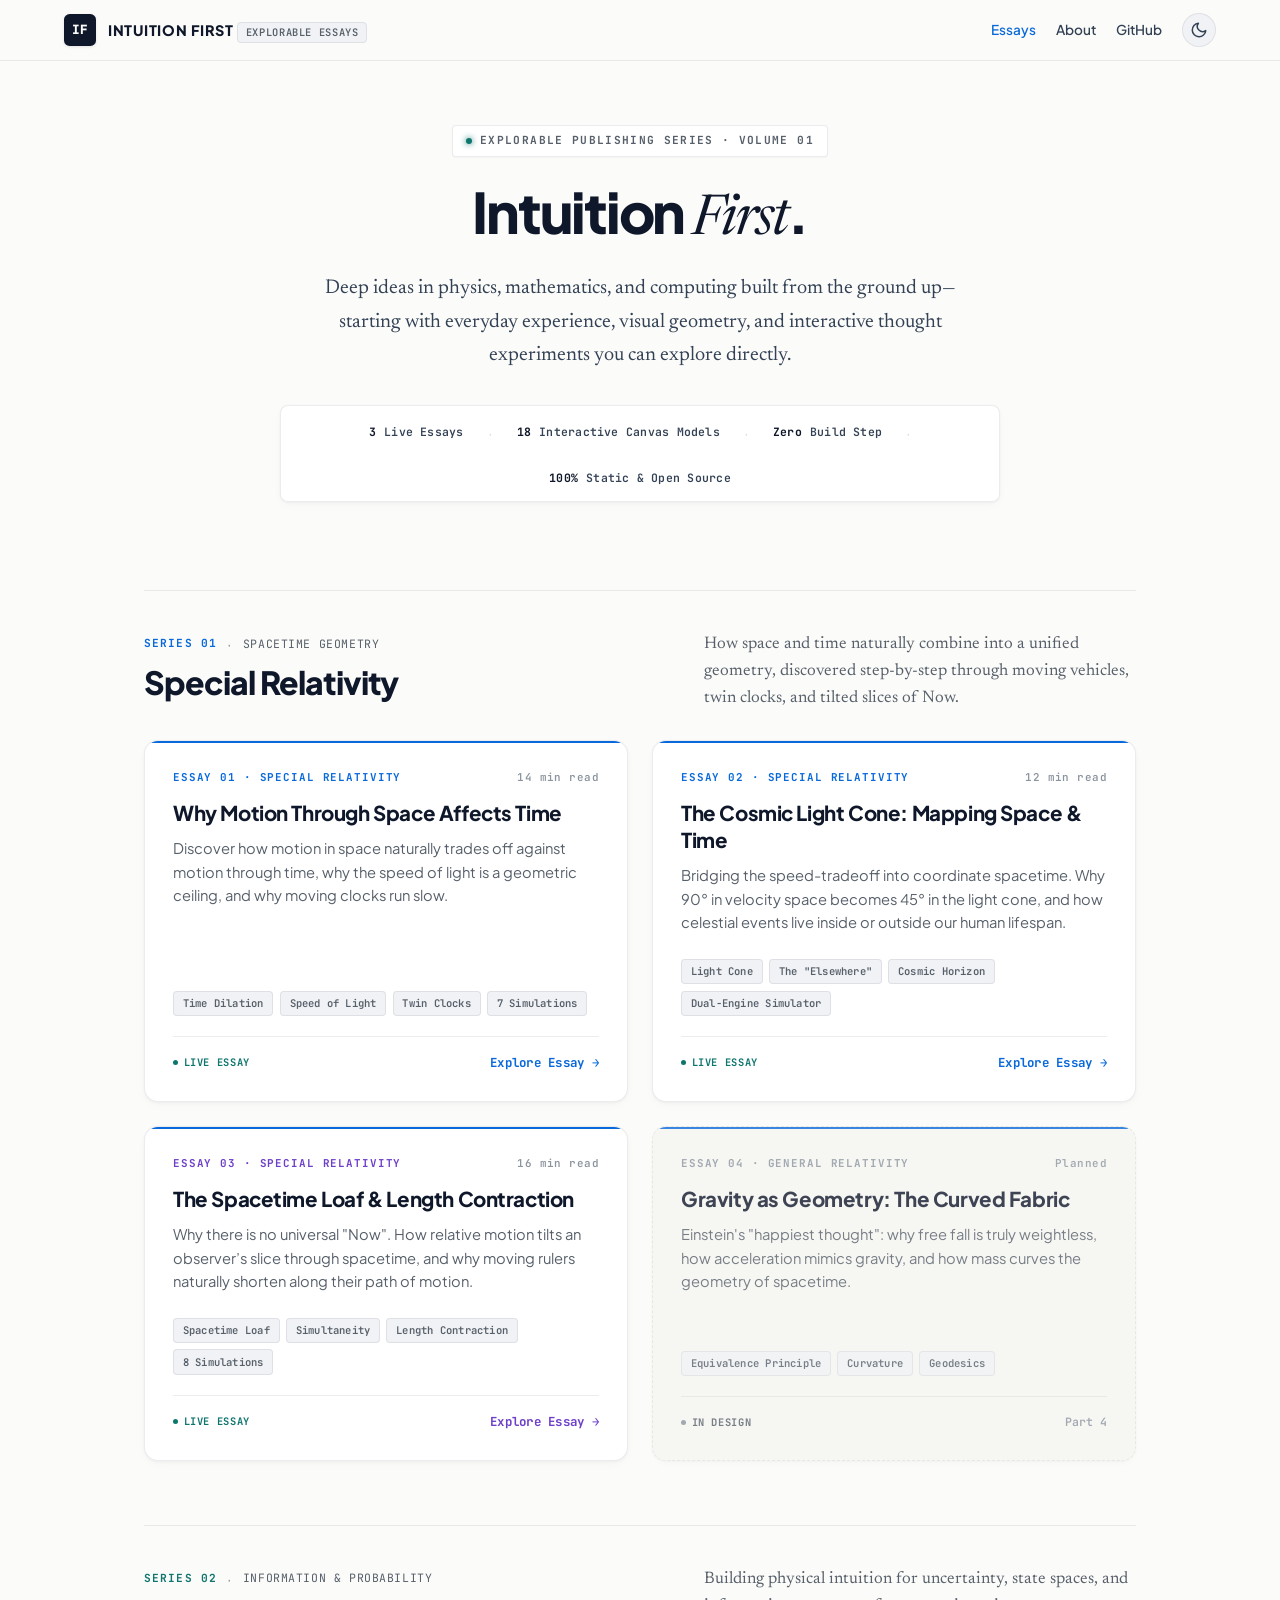
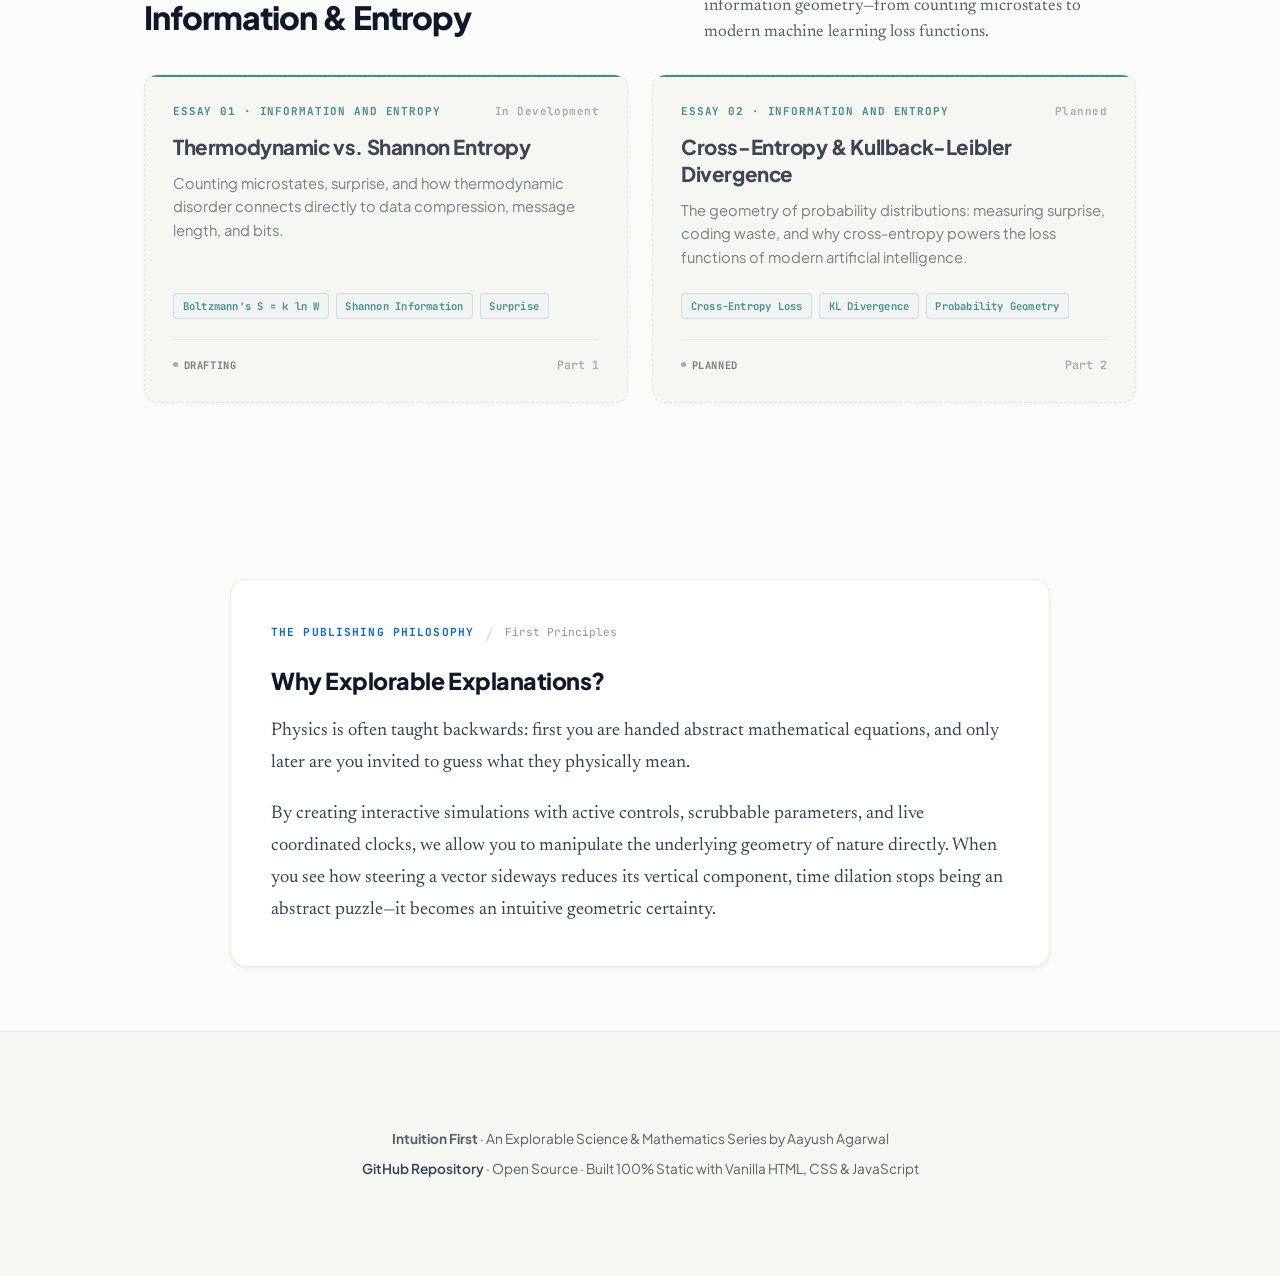
==== commit ac84de65: "improve home page layout" ====
--- a/index.html
+++ b/index.html
@@ -3,9 +3,9 @@
 <head>
   <meta charset="UTF-8">
   <meta name="viewport" content="width=device-width, initial-scale=1.0">
-  <title>How Does the Universe Work? · An Explorable Physics Series</title>
+  <title>Intuition First · Explorable Science & Mathematics</title>
   <link rel="stylesheet" href="css/style.css">
-  <meta name="description" content="An interactive, curiosity-driven visual series breaking down Special and General Relativity, spacetime geometry, and modern physics from the ground up.">
+  <meta name="description" content="Physics, mathematics, and machine learning explained from the ground up using intuitive visual geometry and explorable interactive simulations.">
   <script>
     (function () {
       var saved = null;
@@ -22,15 +22,15 @@
   <nav class="site-nav">
     <div class="site-nav-inner">
       <a href="index.html" class="brand-link">
-        <div class="brand-badge">c</div>
+        <div class="brand-badge">IF</div>
         <div>
-          <span class="brand-title">HOW DOES THE UNIVERSE WORK?</span>
-          <span class="brand-tag">SERIES</span>
+          <span class="brand-title">INTUITION FIRST</span>
+          <span class="brand-tag">EXPLORABLE ESSAYS</span>
         </div>
       </a>
       <div class="nav-links">
         <a href="#series-index" class="active">Essays</a>
-        <a href="#philosophy">Philosophy</a>
+        <a href="#about">About</a>
         <a href="https://github.com/ayush2991/how-does-the-universe-work" target="_blank" rel="noopener">GitHub</a>
         <button class="theme-toggle-btn" aria-label="Toggle theme" title="Toggle theme">
           <svg class="sun-icon" viewBox="0 0 24 24" width="18" height="18" fill="none" stroke="currentColor" stroke-width="2" stroke-linecap="round" stroke-linejoin="round">
@@ -52,120 +52,93 @@
     </div>
   </nav>
 
-  <!-- Hero Section -->
+  <!-- Editorial Hero Section -->
   <header class="hero-header">
-    <div class="category-tag">A Curiosity-Driven Visual Series</div>
+    <div class="hero-issue-badge">
+      <span class="hero-issue-dot"></span>
+      <span>Explorable Publishing Series · Volume 01</span>
+    </div>
     <h1 class="hero-title">
-      Intuitive Physics, Explorable from the Ground Up.
+      Intuition <em>First</em>.
     </h1>
     <p class="hero-subtitle">
-      Instead of memorizing abstract formulas or confusing thought experiments, we build understanding from simple geometry and interactive simulations you can test yourself.
+      Deep ideas in physics, mathematics, and computing built from the ground up—starting with everyday experience, visual geometry, and interactive thought experiments you can explore directly.
     </p>
-
-    <!-- Interactive Hero Preview Widget -->
-    <div id="widget-hero" class="interactive-artifact hero-widget-wrap">
-      <div class="artifact-header">
-        <div>
-          <span class="artifact-badge">Live Hero Preview</span>
-          <div class="artifact-title">The Fundamental Spacetime Speed Trade-Off</div>
-          <div class="artifact-desc">Every object moves through spacetime with magnitude bounded by c. Adjust speed to see the twin clocks diverge.</div>
-        </div>
-      </div>
-      <div class="canvas-viewport">
-        <canvas></canvas>
-      </div>
-      <div class="twin-clocks-panel">
-        <div class="clock-card cyan">
-          <div class="clock-meta">
-            <span class="clock-label">Earth (At Rest)</span>
-            <span class="clock-badge">1.00x</span>
-          </div>
-          <div class="clock-time clock-earth">0.00 <span>s</span></div>
-        </div>
-        <div class="clock-card amber">
-          <div class="clock-meta">
-            <span class="clock-label">Spacecraft (v = 0.866c)</span>
-            <span class="clock-badge">0.50x Dilated</span>
-          </div>
-          <div class="clock-time clock-rocket" style="color:var(--color-space);">0.00 <span>s</span></div>
-        </div>
-      </div>
-      <div class="artifact-controls">
-        <div class="control-item">
-          <div class="control-header">
-            <span>Passage of Time (Scrub or Auto Play)</span>
-            <span class="control-val cyan">Live Simulation</span>
-          </div>
-          <input type="range" class="range-slider slider-time" min="0" max="1000" value="0">
-        </div>
-        <div class="control-item">
-          <div class="control-header">
-            <span>Speed Across Space (v)</span>
-            <span class="control-val amber readout-speed">v = 0.866 c</span>
-          </div>
-          <input type="range" class="range-slider amber slider-speed" min="0" max="999" value="866">
-          <div class="preset-chips">
-            <button class="chip-btn chip-preset" data-val="0">v = 0 (Rest)</button>
-            <button class="chip-btn chip-preset" data-val="0.500">v = 0.500 c</button>
-            <button class="chip-btn chip-preset active" data-val="0.866">v = 0.866 c (Half Time)</button>
-            <button class="chip-btn chip-preset" data-val="0.995">v = 0.995 c (Muons)</button>
-          </div>
-        </div>
-        <div class="toolbar-bottom">
-          <button class="btn-primary btn-play">
-            <span>▶</span><span>Auto Play</span>
-          </button>
-          <a href="posts/01-motion-and-time.html" class="btn-hero-read">
-            <span>Read Part 1 →</span>
-          </a>
-        </div>
+    <div class="hero-index-ribbon">
+      <div class="ribbon-item">
+        <strong>3</strong> Live Essays
+      </div>
+      <span class="ribbon-divider">·</span>
+      <div class="ribbon-item">
+        <strong>18</strong> Interactive Canvas Models
+      </div>
+      <span class="ribbon-divider">·</span>
+      <div class="ribbon-item">
+        <strong>Zero</strong> Build Step
+      </div>
+      <span class="ribbon-divider">·</span>
+      <div class="ribbon-item">
+        <strong>100%</strong> Static &amp; Open Source
       </div>
     </div>
   </header>
 
-  <!-- Series Essays Directory -->
-  <section id="series-index" class="wide-container">
-    <div class="series-section-divider">
-      <div class="series-section-header">
-        <div>
-          <h2 class="series-section-title">
-            Series Essays
-          </h2>
-          <p class="series-section-desc">
-            Step-by-step visual explorations of spacetime, relativity, and the cosmos.
+  <!-- Series Directory Section -->
+  <main id="series-index" class="wide-container series-section">
+
+    <!-- SERIES 01: Special Relativity -->
+    <section class="series-group series-theme-relativity">
+      <div class="series-group-header-split">
+        <div class="series-header-main">
+          <div class="series-group-meta">
+            <span class="series-group-tag">Series 01</span>
+            <span style="color: var(--text-faint);">·</span>
+            <span style="font-family: var(--font-mono); font-size: 0.72rem; color: var(--text-muted); text-transform: uppercase; letter-spacing: 0.05em;">Spacetime Geometry</span>
+          </div>
+          <h2 class="series-group-title">Special Relativity</h2>
+        </div>
+        <div class="series-header-side">
+          <p class="series-group-desc">
+            How space and time naturally combine into a unified geometry, discovered step-by-step through moving vehicles, twin clocks, and tilted slices of Now.
           </p>
         </div>
       </div>
 
       <div class="series-grid">
-        
         <!-- Post 1 Card -->
         <a href="posts/01-motion-and-time.html" class="series-card">
           <div>
-            <div class="card-num">ESSAY 01 · SPECIAL RELATIVITY</div>
+            <div class="series-card-top">
+              <span class="card-num">ESSAY 01 · SPECIAL RELATIVITY</span>
+              <span class="card-time">14 min read</span>
+            </div>
             <h3 class="card-title">Why Motion Through Space Affects Time</h3>
             <p class="card-desc">
-              Discover how motion in space naturally trades off against motion through time, why the speed of light is a natural geometric ceiling, and why moving clocks run slow.
+              Discover how motion in space naturally trades off against motion through time, why the speed of light is a geometric ceiling, and why moving clocks run slow.
             </p>
           </div>
           <div>
             <div class="card-tags">
               <span class="card-tag">Time Dilation</span>
               <span class="card-tag">Speed of Light</span>
-              <span class="card-tag">7 Interactive Simulations</span>
-            </div>
-            <div class="card-meta">
-              <span style="color: var(--color-time); font-weight: 700;">Explore Essay →</span>
-              <span>10 min read</span>
+              <span class="card-tag">Twin Clocks</span>
+              <span class="card-tag">7 Simulations</span>
+            </div>
+            <div class="card-meta">
+              <span class="card-status-badge live">Live Essay</span>
+              <span class="card-cta">Explore Essay →</span>
             </div>
           </div>
         </a>
 
-        <!-- Post 2 Card (Live) -->
+        <!-- Post 2 Card -->
         <a href="posts/02-light-cone.html" class="series-card">
           <div>
-            <div class="card-num">ESSAY 02 · SPECIAL RELATIVITY</div>
-            <h3 class="card-title">The Cosmic Light Cone: Mapping Space & Time</h3>
+            <div class="series-card-top">
+              <span class="card-num">ESSAY 02 · SPECIAL RELATIVITY</span>
+              <span class="card-time">12 min read</span>
+            </div>
+            <h3 class="card-title">The Cosmic Light Cone: Mapping Space &amp; Time</h3>
             <p class="card-desc">
               Bridging the speed-tradeoff into coordinate spacetime. Why 90° in velocity space becomes 45° in the light cone, and how celestial events live inside or outside our human lifespan.
             </p>
@@ -178,17 +151,20 @@
               <span class="card-tag">Dual-Engine Simulator</span>
             </div>
             <div class="card-meta">
-              <span style="color: var(--color-time); font-weight: 700;">Explore Essay →</span>
-              <span>10 min read</span>
+              <span class="card-status-badge live">Live Essay</span>
+              <span class="card-cta">Explore Essay →</span>
             </div>
           </div>
         </a>
 
-        <!-- Post 3 Card (Live) -->
+        <!-- Post 3 Card -->
         <a href="posts/03-spacetime-loaf.html" class="series-card">
           <div>
-            <div class="card-num" style="color: var(--color-invariant);">ESSAY 03 · SPECIAL RELATIVITY</div>
-            <h3 class="card-title">The Spacetime Loaf & Length Contraction</h3>
+            <div class="series-card-top">
+              <span class="card-num" style="color: var(--color-invariant);">ESSAY 03 · SPECIAL RELATIVITY</span>
+              <span class="card-time">16 min read</span>
+            </div>
+            <h3 class="card-title">The Spacetime Loaf &amp; Length Contraction</h3>
             <p class="card-desc">
               Why there is no universal "Now". How relative motion tilts an observer’s slice through spacetime, and why moving rulers naturally shorten along their path of motion.
             </p>
@@ -196,13 +172,13 @@
           <div>
             <div class="card-tags">
               <span class="card-tag">Spacetime Loaf</span>
-              <span class="card-tag">Simultaneity Slicing</span>
+              <span class="card-tag">Simultaneity</span>
               <span class="card-tag">Length Contraction</span>
-              <span class="card-tag">Muon Cockpit</span>
-            </div>
-            <div class="card-meta">
-              <span style="color: var(--color-invariant); font-weight: 700;">Explore Essay →</span>
-              <span>12 min read</span>
+              <span class="card-tag">8 Simulations</span>
+            </div>
+            <div class="card-meta">
+              <span class="card-status-badge live">Live Essay</span>
+              <span class="card-cta" style="color: var(--color-invariant);">Explore Essay →</span>
             </div>
           </div>
         </a>
@@ -210,7 +186,10 @@
         <!-- Post 4 Card (Planned) -->
         <div class="series-card coming-soon">
           <div>
-            <div class="card-num" style="color: var(--text-faint);">ESSAY 04 · GENERAL RELATIVITY</div>
+            <div class="series-card-top">
+              <span class="card-num" style="color: var(--text-faint);">ESSAY 04 · GENERAL RELATIVITY</span>
+              <span class="card-time">Planned</span>
+            </div>
             <h3 class="card-title">Gravity as Geometry: The Curved Fabric</h3>
             <p class="card-desc">
               Einstein's "happiest thought": why free fall is truly weightless, how acceleration mimics gravity, and how mass curves the geometry of spacetime.
@@ -223,25 +202,101 @@
               <span class="card-tag">Geodesics</span>
             </div>
             <div class="card-meta">
-              <span style="color: var(--text-faint); font-weight: 600;">Planned</span>
-              <span>Part 4</span>
-            </div>
-          </div>
-        </div>
-
-      </div>
-    </div>
-  </section>
-
-  <!-- Learning Philosophy Section -->
-  <section id="philosophy" class="wide-container philosophy-section">
+              <span class="card-status-badge soon">In Design</span>
+              <span style="font-family: var(--font-mono); font-size: 0.72rem; color: var(--text-faint);">Part 4</span>
+            </div>
+          </div>
+        </div>
+      </div>
+    </section>
+
+    <!-- SERIES 02: Information and Entropy -->
+    <section class="series-group series-theme-entropy">
+      <div class="series-group-header-split">
+        <div class="series-header-main">
+          <div class="series-group-meta">
+            <span class="series-group-tag">Series 02</span>
+            <span style="color: var(--text-faint);">·</span>
+            <span style="font-family: var(--font-mono); font-size: 0.72rem; color: var(--text-muted); text-transform: uppercase; letter-spacing: 0.05em;">Information &amp; Probability</span>
+          </div>
+          <h2 class="series-group-title">Information &amp; Entropy</h2>
+        </div>
+        <div class="series-header-side">
+          <p class="series-group-desc">
+            Building physical intuition for uncertainty, state spaces, and information geometry—from counting microstates to modern machine learning loss functions.
+          </p>
+        </div>
+      </div>
+
+      <div class="series-grid">
+        <!-- Entropy Essay 01 Card -->
+        <div class="series-card coming-soon">
+          <div>
+            <div class="series-card-top">
+              <span class="card-num">ESSAY 01 · INFORMATION AND ENTROPY</span>
+              <span class="card-time">In Development</span>
+            </div>
+            <h3 class="card-title">Thermodynamic vs. Shannon Entropy</h3>
+            <p class="card-desc">
+              Counting microstates, surprise, and how thermodynamic disorder connects directly to data compression, message length, and bits.
+            </p>
+          </div>
+          <div>
+            <div class="card-tags">
+              <span class="card-tag accent-entropy">Boltzmann's S = k ln W</span>
+              <span class="card-tag accent-entropy">Shannon Information</span>
+              <span class="card-tag accent-entropy">Surprise</span>
+            </div>
+            <div class="card-meta">
+              <span class="card-status-badge soon">Drafting</span>
+              <span style="font-family: var(--font-mono); font-size: 0.72rem; color: var(--text-faint);">Part 1</span>
+            </div>
+          </div>
+        </div>
+
+        <!-- Entropy Essay 02 Card -->
+        <div class="series-card coming-soon">
+          <div>
+            <div class="series-card-top">
+              <span class="card-num">ESSAY 02 · INFORMATION AND ENTROPY</span>
+              <span class="card-time">Planned</span>
+            </div>
+            <h3 class="card-title">Cross-Entropy &amp; Kullback-Leibler Divergence</h3>
+            <p class="card-desc">
+              The geometry of probability distributions: measuring surprise, coding waste, and why cross-entropy powers the loss functions of modern artificial intelligence.
+            </p>
+          </div>
+          <div>
+            <div class="card-tags">
+              <span class="card-tag accent-entropy">Cross-Entropy Loss</span>
+              <span class="card-tag accent-entropy">KL Divergence</span>
+              <span class="card-tag accent-entropy">Probability Geometry</span>
+            </div>
+            <div class="card-meta">
+              <span class="card-status-badge soon">Planned</span>
+              <span style="font-family: var(--font-mono); font-size: 0.72rem; color: var(--text-faint);">Part 2</span>
+            </div>
+          </div>
+        </div>
+      </div>
+    </section>
+
+  </main>
+
+  <!-- Learning Philosophy / Colophon Section -->
+  <section id="about" class="wide-container philosophy-section">
     <div class="philosophy-card">
-      <h3>Why Explorable Explanations?</h3>
+      <div style="display: flex; align-items: center; gap: 0.75rem; margin-bottom: 1rem;">
+        <span style="font-family: var(--font-mono); font-size: 0.7rem; font-weight: 700; text-transform: uppercase; letter-spacing: 0.1em; color: var(--color-time);">The Publishing Philosophy</span>
+        <span style="color: var(--border-medium);">/</span>
+        <span style="font-family: var(--font-mono); font-size: 0.7rem; color: var(--text-faint);">First Principles</span>
+      </div>
+      <h3 style="font-size: 1.45rem; margin-bottom: 1rem;">Why Explorable Explanations?</h3>
       <p>
-        Physics is often taught backwards: first you are given mathematical equations, and only later are you invited to guess what they physically mean. 
+        Physics is often taught backwards: first you are handed abstract mathematical equations, and only later are you invited to guess what they physically mean. 
       </p>
       <p>
-        By creating interactive simulations with active controls, sliders, and live clocks, we allow you to play with the underlying parameters of nature directly. When you see how steering a vector sideways reduces its vertical component, time dilation stops being an abstract puzzle—it becomes an intuitive geometric certainty.
+        By creating interactive simulations with active controls, scrubbable parameters, and live coordinated clocks, we allow you to manipulate the underlying geometry of nature directly. When you see how steering a vector sideways reduces its vertical component, time dilation stops being an abstract puzzle—it becomes an intuitive geometric certainty.
       </p>
     </div>
   </section>
@@ -249,23 +304,15 @@
   <!-- Site Footer -->
   <footer class="site-footer">
     <div class="wide-container">
-      <p>How Does the Universe Work? · An Explorable Physics Series by Aayush Agarwal</p>
+      <p><strong>Intuition First</strong> · An Explorable Science &amp; Mathematics Series by Aayush Agarwal</p>
       <p style="margin-top: 0.5rem;">
-        <a href="https://github.com/ayush2991/how-does-the-universe-work" target="_blank" rel="noopener">GitHub Repository</a> · Open Source · Built with Vanilla HTML, CSS & JavaScript
+        <a href="https://github.com/ayush2991/how-does-the-universe-work" target="_blank" rel="noopener">GitHub Repository</a> · Open Source · Built 100% Static with Vanilla HTML, CSS &amp; JavaScript
       </p>
     </div>
   </footer>
 
   <!-- Universal Client-Side Script (100% Static & file:// compatible) -->
   <script src="js/core.js"></script>
-  <script src="js/post-01.js"></script>
-  <script>
-    window.addEventListener('DOMContentLoaded', function () {
-      if (window.UniverseSimulations && window.UniverseSimulations.initWidgetTimeDilation) {
-        window.UniverseSimulations.initWidgetTimeDilation('widget-hero');
-      }
-    });
-  </script>
 
 </body>
 </html>
--- a/css/style.css
+++ b/css/style.css
@@ -11,49 +11,49 @@
   color-scheme: light;
 
   /* Surface & Background Hierarchy */
-  --bg-space: #fafafc;              /* Warm off-white minimal canvas */
+  --bg-space: #fbfbf9;              /* Warm natural parchment / book paper */
   --bg-card: #ffffff;               /* Pure white card surface */
-  --bg-card-subtle: #f8fafc;        /* Soft container / header tint */
-  --bg-surface-elevated: #f1f5f9;   /* Subtle elevated controls / pills */
+  --bg-card-subtle: #f6f6f2;        /* Soft container / header tint */
+  --bg-surface-elevated: #f0f2f5;   /* Subtle elevated controls / pills */
 
   /* Hairline Borders */
   --border-subtle: rgba(15, 23, 42, 0.08);       /* Soft modern hairline divider */
   --border-medium: rgba(15, 23, 42, 0.16);       /* Hover / active divider */
-  --border-active: #0284c7;                      /* Active Sky-600 */
+  --border-active: #0969da;                      /* Active Cobalt */
 
   /* Typography Colors */
   --text-primary: #0f172a;          /* Slate-900: sharp titles & headings */
   --text-secondary: #334155;        /* Slate-700: UI labels & meta */
   --text-prose: #1e293b;            /* Slate-800: high-contrast editorial prose */
   --text-emphasis: #0f172a;         /* High-contrast emphasis */
-  --text-muted: #64748b;            /* Slate-500: descriptions & subtext */
-  --text-faint: #94a3b8;            /* Slate-400: secondary timestamps & tags */
+  --text-muted: #57606a;            /* Slate-600: descriptions & subtext */
+  --text-faint: #8c959f;            /* Slate-400: secondary timestamps & tags */
 
   /* Physics Semantic Palette (Calibrated Contrast) */
-  --color-time: #0284c7;            /* Sky-600: Time / Earth / Rest */
-  --color-time-glow: rgba(2, 132, 199, 0.16);
-  --color-space: #ea580c;           /* Radiant Orange-600: Space / Motion */
-  --color-space-glow: rgba(234, 88, 12, 0.16);
-  --color-invariant: #7c3aed;       /* Violet-600: Total Speed Arc c */
-  --color-photon: #d97706;          /* Amber-600: Light / Bound */
-  --color-emerald: #059669;         /* Emerald-600: Verified / Synchronized */
-  --color-danger: #dc2626;          /* Red-600: Lag / Beyond-c Forbidden */
+  --color-time: #0969da;            /* Deep Cobalt: Time / Earth / Rest */
+  --color-time-glow: rgba(9, 105, 218, 0.14);
+  --color-space: #d95d18;           /* Radiant Terracotta / Motion */
+  --color-space-glow: rgba(217, 93, 24, 0.14);
+  --color-invariant: #6e40c9;       /* Deep Violet: Total Speed Arc c */
+  --color-photon: #b45309;          /* Warm Amber: Light / Bound */
+  --color-emerald: #0f766e;         /* Verdigris / Synchronized */
+  --color-danger: #cf222e;          /* Crimson: Lag / Beyond-c Forbidden */
 
   /* Chrome & Structural Variables */
-  --nav-bg: rgba(250, 250, 252, 0.88);
+  --nav-bg: rgba(251, 251, 249, 0.92);
   --bg-canvas-outer: #ffffff;
   --bg-canvas: #ffffff;
   --border-canvas: rgba(15, 23, 42, 0.07);
   --shadow-canvas: none;
   --slider-track: #e2e8f0;
-  --chip-bg: #f1f5f9;
+  --chip-bg: #f0f2f5;
   --chip-hover: #e2e8f0;
-  --btn-secondary-bg: #f1f5f9;
+  --btn-secondary-bg: #f0f2f5;
   --btn-secondary-hover: #e2e8f0;
-  --math-badge-bg: #f8fafc;
-  --bg-footer: #f8fafc;
-  --shadow-artifact: 0 4px 24px -2px rgba(15, 23, 42, 0.06), 0 1px 4px -1px rgba(15, 23, 42, 0.03);
-  --shadow-card: 0 2px 12px -2px rgba(15, 23, 42, 0.05), 0 1px 3px -1px rgba(15, 23, 42, 0.03);
+  --math-badge-bg: #f6f6f2;
+  --bg-footer: #f6f6f2;
+  --shadow-artifact: 0 4px 20px -2px rgba(15, 23, 42, 0.06), 0 1px 3px -1px rgba(15, 23, 42, 0.04);
+  --shadow-card: 0 1px 3px rgba(15, 23, 42, 0.04), 0 4px 12px -2px rgba(15, 23, 42, 0.03);
 
   /* Fonts */
   --font-sans: 'Plus Jakarta Sans', -apple-system, BlinkMacSystemFont, "Segoe UI", Roboto, sans-serif;
@@ -66,49 +66,49 @@
   color-scheme: dark;
 
   /* Surface & Background Hierarchy */
-  --bg-space: #090b10;              /* True obsidian deep space */
-  --bg-card: #0e121a;               /* Refined dark card surface */
-  --bg-card-subtle: #0a0d14;        /* Darker container / header */
-  --bg-surface-elevated: #161c27;   /* Elevated dark badges & controls */
+  --bg-space: #0d0f14;              /* Deep obsidian cosmic canvas */
+  --bg-card: #131720;               /* Refined dark card surface */
+  --bg-card-subtle: #090b0e;        /* Darker container / header */
+  --bg-surface-elevated: #1a202c;   /* Elevated dark badges & controls */
 
   /* Hairline Borders */
   --border-subtle: rgba(255, 255, 255, 0.08);   /* Clean, non-intrusive hairline */
   --border-medium: rgba(255, 255, 255, 0.16);   /* Hover / active outline */
-  --border-active: #38bdf8;                      /* Electric Cyan active ring */
+  --border-active: #58a6ff;                      /* Prismatic Azure active ring */
 
   /* Typography Colors */
-  --text-primary: #f8fafc;          /* High-clarity white headings */
-  --text-secondary: #cbd5e1;        /* Crisp slate-300 UI text */
-  --text-prose: #e2e8f0;            /* Warm readable prose */
+  --text-primary: #f0f6fc;          /* High-clarity white headings */
+  --text-secondary: #c9d1d9;        /* Crisp slate UI text */
+  --text-prose: #e6edf3;            /* Warm readable prose */
   --text-emphasis: #ffffff;         /* Pure white emphasis */
-  --text-muted: #94a3b8;            /* Slate-400 subtext */
-  --text-faint: #64748b;            /* Slate-500 secondary labels */
+  --text-muted: #8b949e;            /* Slate subtext */
+  --text-faint: #6e7681;            /* Slate secondary labels */
 
   /* Physics Semantic Palette */
-  --color-time: #38bdf8;            /* Electric Cyan: Time / Earth / Rest */
-  --color-time-glow: rgba(56, 189, 248, 0.2);
-  --color-space: #fb923c;           /* Radiant Coral: Space / Motion */
-  --color-space-glow: rgba(251, 146, 60, 0.2);
-  --color-invariant: #a855f7;       /* Luminous Violet: Total Speed Arc (c) */
-  --color-photon: #facc15;          /* Golden Sun: Light / Bound */
-  --color-emerald: #10b981;         /* Emerald: Synchronized / Verified */
-  --color-danger: #f87171;          /* Soft Red: Lag / Forbidden Beyond-c */
+  --color-time: #58a6ff;            /* Prismatic Azure: Time / Earth / Rest */
+  --color-time-glow: rgba(88, 166, 255, 0.18);
+  --color-space: #f0883e;           /* Radiant Amber-Coral: Space / Motion */
+  --color-space-glow: rgba(240, 136, 62, 0.18);
+  --color-invariant: #bc8cff;       /* Prismatic Violet: Total Speed Arc (c) */
+  --color-photon: #e3b341;          /* Golden Sun: Light / Bound */
+  --color-emerald: #3dd68c;         /* Phosphor Mint: Synchronized / Verified */
+  --color-danger: #ff7b72;          /* Soft Red: Lag / Forbidden Beyond-c */
 
   /* Chrome & Structural Variables */
-  --nav-bg: rgba(9, 11, 16, 0.88);
-  --bg-canvas-outer: #0a0d14;
-  --bg-canvas: #0a0d14;
+  --nav-bg: rgba(13, 15, 20, 0.92);
+  --bg-canvas-outer: #090b0e;
+  --bg-canvas: #090b0e;
   --border-canvas: rgba(255, 255, 255, 0.07);
   --shadow-canvas: none;
-  --slider-track: #1a2232;
-  --chip-bg: #161c27;
-  --chip-hover: #1f2838;
-  --btn-secondary-bg: #161c27;
-  --btn-secondary-hover: #1f2838;
-  --math-badge-bg: #0a0d14;
-  --bg-footer: #06080c;
+  --slider-track: #1b212c;
+  --chip-bg: #1a202c;
+  --chip-hover: #222938;
+  --btn-secondary-bg: #1a202c;
+  --btn-secondary-hover: #222938;
+  --math-badge-bg: #090b0e;
+  --bg-footer: #08090d;
   --shadow-artifact: 0 16px 36px -8px rgba(0, 0, 0, 0.6);
-  --shadow-card: 0 8px 24px -6px rgba(0, 0, 0, 0.5);
+  --shadow-card: 0 4px 16px -2px rgba(0, 0, 0, 0.4);
 }
 
 /* Base Reset & Document Styles */
@@ -189,36 +189,46 @@
 }
 
 .brand-badge {
-  width: 1.85rem;
-  height: 1.85rem;
-  border-radius: 0.45rem;
-  background: linear-gradient(135deg, var(--color-time), var(--color-invariant));
+  width: 2rem;
+  height: 2rem;
+  border-radius: 0.35rem;
+  background: var(--text-primary);
   display: flex;
   align-items: center;
   justify-content: center;
-  font-weight: 700;
-  font-family: var(--font-mono);
-  color: #ffffff;
+  font-weight: 800;
+  font-family: var(--font-mono);
+  color: var(--bg-space);
+  font-size: 0.8rem;
+  letter-spacing: -0.01em;
+  box-shadow: 0 1px 3px rgba(0, 0, 0, 0.1);
+  border: 1px solid var(--border-medium);
+}
+
+[data-theme="dark"] .brand-badge {
+  background: #ffffff;
+  color: #090b10;
+  box-shadow: 0 0 12px rgba(255, 255, 255, 0.15);
+}
+
+.brand-title {
+  font-weight: 800;
   font-size: 0.9rem;
-  box-shadow: 0 0 12px var(--color-time-glow);
-}
-
-.brand-title {
-  font-weight: 750;
-  font-size: 0.88rem;
-  letter-spacing: -0.015em;
+  letter-spacing: 0.05em;
   color: var(--text-primary);
 }
 
 .brand-tag {
-  font-size: 0.68rem;
-  font-family: var(--font-mono);
+  font-size: 0.65rem;
+  font-family: var(--font-mono);
+  font-weight: 600;
   color: var(--text-muted);
   background: var(--bg-surface-elevated);
-  padding: 0.12rem 0.45rem;
-  border-radius: 9999px;
+  padding: 0.15rem 0.5rem;
+  border-radius: 4px;
   border: 1px solid var(--border-subtle);
-  letter-spacing: 0.04em;
+  letter-spacing: 0.06em;
+  text-transform: uppercase;
 }
 
 .nav-links {
@@ -951,33 +961,48 @@
 /* Series Hub Cards */
 .series-grid {
   display: grid;
-  grid-template-columns: repeat(auto-fit, minmax(320px, 1fr));
+  grid-template-columns: repeat(2, minmax(0, 1fr));
   gap: 1.5rem;
-  margin-top: 2rem;
+  margin-top: 1.75rem;
 }
 
 .series-card {
   background: var(--bg-card);
   border: 1px solid var(--border-subtle);
-  border-radius: 1rem;
+  border-radius: 0.875rem;
   padding: 1.75rem;
   display: flex;
   flex-direction: column;
   justify-content: space-between;
   text-decoration: none;
-  transition: all 0.2s cubic-bezier(0.16, 1, 0.3, 1);
+  transition: transform 0.22s cubic-bezier(0.16, 1, 0.3, 1), border-color 0.22s ease, box-shadow 0.22s ease, background-color 0.22s ease;
   box-shadow: var(--shadow-card);
+  position: relative;
+  overflow: hidden;
+}
+
+.series-card::before {
+  content: '';
+  position: absolute;
+  top: 0;
+  left: 0;
+  right: 0;
+  height: 2px;
+  background: transparent;
+  transition: background-color 0.25s ease;
 }
 
 .series-card:hover {
   border-color: var(--border-medium);
-  transform: translateY(-2px);
+  transform: translateY(-3px);
   box-shadow: var(--shadow-artifact);
 }
 
 .series-card.coming-soon {
-  opacity: 0.65;
+  opacity: 0.8;
   cursor: default;
+  border-style: dashed;
+  background: var(--bg-card-subtle);
 }
 
 .series-card.coming-soon:hover {
@@ -986,26 +1011,40 @@
   box-shadow: var(--shadow-card);
 }
 
+.series-card-top {
+  display: flex;
+  align-items: center;
+  justify-content: space-between;
+  margin-bottom: 0.85rem;
+}
+
 .card-num {
   font-family: var(--font-mono);
-  font-size: 0.75rem;
+  font-size: 0.68rem;
   font-weight: 700;
-  color: var(--color-time);
-  letter-spacing: 0.05em;
-  margin-bottom: 0.75rem;
+  letter-spacing: 0.08em;
+  text-transform: uppercase;
+}
+
+.card-time {
+  font-family: var(--font-mono);
+  font-size: 0.68rem;
+  font-weight: 600;
+  color: var(--text-faint);
+  letter-spacing: 0.04em;
 }
 
 .card-title {
-  font-size: 1.3rem;
+  font-size: 1.28rem;
   font-weight: 750;
   color: var(--text-primary);
-  margin-bottom: 0.75rem;
-  line-height: 1.3;
+  margin-bottom: 0.65rem;
+  line-height: 1.32;
   letter-spacing: -0.02em;
 }
 
 .card-desc {
-  font-size: 0.9rem;
+  font-size: 0.92rem;
   color: var(--text-muted);
   line-height: 1.6;
   margin-bottom: 1.5rem;
@@ -1022,10 +1061,10 @@
   display: inline-flex;
   align-items: center;
   font-family: var(--font-mono);
-  font-size: 0.68rem;
-  font-weight: 550;
+  font-size: 0.66rem;
+  font-weight: 600;
   padding: 0.2rem 0.55rem;
-  border-radius: 9999px;
+  border-radius: 4px;
   background: var(--bg-surface-elevated);
   border: 1px solid var(--border-subtle);
   color: var(--text-muted);
@@ -1043,10 +1082,26 @@
   font-family: var(--font-mono);
   font-size: 0.75rem;
   color: var(--text-muted);
-  font-weight: 500;
+  font-weight: 600;
   display: flex;
   align-items: center;
   justify-content: space-between;
+  padding-top: 1rem;
+  border-top: 1px solid var(--border-subtle);
+}
+
+.card-cta {
+  display: inline-flex;
+  align-items: center;
+  gap: 0.35rem;
+  font-size: 0.78rem;
+  font-weight: 700;
+  letter-spacing: 0.02em;
+  transition: transform 0.2s ease;
+}
+
+.series-card:hover .card-cta {
+  transform: translateX(3px);
 }
 
 /* Series Pager Navigation */
@@ -1132,75 +1187,249 @@
 /* ==========================================================================
    Hero & Hub Layout Classes
    ========================================================================== */
+/* ==========================================================================
+   Hero & Hub Layout Classes ("Intuition First")
+   ========================================================================== */
 .hero-header {
-  padding: 4.5rem 1.5rem 2.5rem;
+  padding: 4rem 1.5rem 2.5rem;
   text-align: center;
-  max-width: 860px;
+  max-width: 820px;
   margin: 0 auto;
 }
 
+.hero-issue-badge {
+  display: inline-flex;
+  align-items: center;
+  gap: 0.5rem;
+  font-family: var(--font-mono);
+  font-size: 0.7rem;
+  font-weight: 700;
+  letter-spacing: 0.12em;
+  text-transform: uppercase;
+  color: var(--text-muted);
+  background: var(--bg-card);
+  padding: 0.35rem 0.85rem;
+  border-radius: 4px;
+  border: 1px solid var(--border-subtle);
+  margin-bottom: 1.5rem;
+  box-shadow: 0 1px 2px rgba(0, 0, 0, 0.03);
+}
+
+.hero-issue-dot {
+  width: 6px;
+  height: 6px;
+  border-radius: 50%;
+  background: var(--color-emerald);
+  box-shadow: 0 0 6px var(--color-emerald);
+}
+
 .hero-title {
-  font-size: 3.25rem;
+  font-size: 3.5rem;
   font-weight: 800;
-  letter-spacing: -0.035em;
-  color: var(--text-primary);
-  line-height: 1.15;
+  letter-spacing: -0.04em;
+  color: var(--text-primary);
+  line-height: 1.1;
   margin-bottom: 1.25rem;
+}
+
+.hero-title em {
+  font-family: var(--font-serif);
+  font-style: italic;
+  font-weight: 400;
+  color: var(--text-primary);
 }
 
 .hero-subtitle {
   font-family: var(--font-serif);
-  font-size: 1.3rem;
-  color: var(--text-muted);
-  font-style: italic;
-  line-height: 1.6;
-  max-width: 700px;
-  margin: 0 auto 2.5rem;
-}
-
-.hero-widget-wrap {
+  font-size: 1.25rem;
+  color: var(--text-secondary);
+  line-height: 1.68;
+  max-width: 640px;
+  margin: 0 auto 2rem;
+}
+
+/* Publication Index Ribbon */
+.hero-index-ribbon {
+  display: flex;
+  align-items: center;
+  justify-content: center;
+  flex-wrap: wrap;
+  gap: 1.5rem;
+  padding: 0.85rem 1.25rem;
+  background: var(--bg-card);
+  border: 1px solid var(--border-subtle);
+  border-radius: 8px;
   max-width: 720px;
   margin: 0 auto;
-  text-align: left;
-}
-
-.series-section-divider {
+  box-shadow: var(--shadow-card);
+}
+
+.ribbon-item {
+  display: flex;
+  align-items: center;
+  gap: 0.5rem;
+  font-family: var(--font-mono);
+  font-size: 0.72rem;
+  font-weight: 600;
+  color: var(--text-secondary);
+  letter-spacing: 0.02em;
+}
+
+.ribbon-item strong {
+  color: var(--text-primary);
+  font-weight: 700;
+}
+
+.ribbon-divider {
+  color: var(--border-medium);
+}
+
+/* Series Hub Layout */
+.series-section {
+  padding-bottom: 5rem;
+}
+
+.series-group {
+  margin-bottom: 4rem;
+  padding-top: 2.5rem;
   border-top: 1px solid var(--border-subtle);
-  padding-top: 3rem;
-}
-
-.series-section-header {
-  display: flex;
-  align-items: center;
+}
+
+.series-group-header-split {
+  display: flex;
   justify-content: space-between;
-  margin-bottom: 1.5rem;
-}
-
-.series-section-title {
-  font-size: 1.75rem;
+  align-items: flex-start;
+  gap: 2rem;
+  margin-bottom: 1.75rem;
+}
+
+.series-header-main {
+  flex: 1 1 55%;
+}
+
+.series-header-side {
+  flex: 1 1 45%;
+}
+
+.series-group-meta {
+  display: flex;
+  align-items: center;
+  gap: 0.65rem;
+  margin-bottom: 0.4rem;
+}
+
+.series-group-tag {
+  font-family: var(--font-mono);
+  font-size: 0.7rem;
+  font-weight: 700;
+  letter-spacing: 0.1em;
+  text-transform: uppercase;
+}
+
+.series-group-title {
+  font-size: 2rem;
   font-weight: 800;
   color: var(--text-primary);
-  letter-spacing: -0.025em;
-}
-
-.series-section-desc {
-  font-size: 0.9rem;
+  letter-spacing: -0.03em;
+  margin: 0;
+  line-height: 1.2;
+}
+
+.series-group-desc {
+  font-family: var(--font-serif);
+  font-size: 1.05rem;
   color: var(--text-muted);
-  margin-top: 0.25rem;
+  line-height: 1.6;
+  margin: 0;
+}
+
+/* Series 1 Palette: Relativity (Cobalt & Indigo) */
+.series-theme-relativity .series-group-tag {
+  color: var(--color-time);
+}
+.series-theme-relativity .card-num {
+  color: var(--color-time);
+}
+.series-theme-relativity .series-card:hover {
+  border-color: rgba(9, 105, 218, 0.4);
+}
+.series-theme-relativity .series-card::before {
+  background: var(--color-time);
+}
+.series-theme-relativity .card-cta {
+  color: var(--color-time);
+}
+
+/* Series 2 Palette: Information and Entropy (Verdigris & Phosphor Mint) */
+.series-theme-entropy .series-group-tag {
+  color: var(--color-emerald);
+}
+.series-theme-entropy .card-num {
+  color: var(--color-emerald);
+}
+.series-theme-entropy .series-card:hover {
+  border-color: rgba(15, 118, 110, 0.4);
+}
+.series-theme-entropy .series-card::before {
+  background: var(--color-emerald);
+}
+.series-theme-entropy .card-tag.accent-entropy {
+  color: var(--color-emerald);
+  border-color: rgba(15, 118, 110, 0.2);
+}
+.series-theme-entropy .card-cta {
+  color: var(--color-emerald);
+}
+
+.card-status-badge {
+  display: inline-flex;
+  align-items: center;
+  gap: 0.35rem;
+  font-family: var(--font-mono);
+  font-size: 0.65rem;
+  font-weight: 700;
+  text-transform: uppercase;
+  letter-spacing: 0.06em;
+  color: var(--text-muted);
+}
+
+.card-status-badge.live {
+  color: var(--color-emerald);
+}
+
+.card-status-badge.live::before {
+  content: '';
+  width: 5px;
+  height: 5px;
+  border-radius: 50%;
+  background: var(--color-emerald);
+}
+
+.card-status-badge.soon {
+  color: var(--text-muted);
+}
+
+.card-status-badge.soon::before {
+  content: '';
+  width: 5px;
+  height: 5px;
+  border-radius: 50%;
+  background: var(--text-faint);
 }
 
 .philosophy-section {
-  padding-top: 3rem;
+  padding-top: 2rem;
   padding-bottom: 4rem;
 }
 
 .philosophy-card {
   background: var(--bg-card);
   border: 1px solid var(--border-subtle);
-  border-radius: 1.25rem;
+  border-radius: 1rem;
   padding: 2.5rem;
-  max-width: 780px;
+  max-width: 820px;
   margin: 0 auto;
+  box-shadow: var(--shadow-card);
 }
 
 .philosophy-card h3 {
@@ -1287,31 +1516,51 @@
 
   /* Hero & Hub Typography */
   .hero-header {
-    padding: 2.25rem 1rem 1.5rem;
+    padding: 2.25rem 0.5rem 1.75rem;
+  }
+  .hero-issue-badge {
+    font-size: 0.65rem;
+    padding: 0.25rem 0.65rem;
+    margin-bottom: 1rem;
   }
   .hero-title {
-    font-size: 1.85rem;
-    line-height: 1.2;
+    font-size: 2.15rem;
+    line-height: 1.15;
     margin-bottom: 0.75rem;
   }
   .hero-subtitle {
     font-size: 1.05rem;
-    line-height: 1.5;
-    margin-bottom: 1.5rem;
-  }
-  .series-section-divider {
+    line-height: 1.55;
+    margin-bottom: 1.25rem;
+  }
+  .hero-index-ribbon {
+    flex-direction: column;
+    gap: 0.5rem;
+    padding: 0.75rem 1rem;
+    align-items: flex-start;
+  }
+  .ribbon-divider {
+    display: none;
+  }
+  .series-group {
+    margin-bottom: 2.5rem;
     padding-top: 1.75rem;
   }
-  .series-section-title {
-    font-size: 1.35rem;
-  }
-  .series-section-desc {
-    font-size: 0.82rem;
+  .series-group-header-split {
+    flex-direction: column;
+    gap: 0.75rem;
+    margin-bottom: 1.25rem;
+  }
+  .series-group-title {
+    font-size: 1.5rem;
+  }
+  .series-group-desc {
+    font-size: 0.95rem;
   }
   .series-grid {
     grid-template-columns: 1fr;
     gap: 1rem;
-    margin-top: 1.25rem;
+    margin-top: 1rem;
   }
   .series-card {
     padding: 1.25rem;
@@ -1974,6 +2223,351 @@
   }
 }
 
-
-
-
+/* ==========================================================================
+   Article Navigation Left Tab & Sidebar Drawer System
+   Seamless, expandable navigation for all articles across the series
+   ========================================================================== */
+
+/* Left Floating Tab Trigger */
+.article-nav-tab {
+  position: fixed;
+  left: 0;
+  top: 50%;
+  transform: translateY(-50%);
+  z-index: 90;
+  display: flex;
+  align-items: center;
+  gap: 0.5rem;
+  padding: 0.65rem 0.85rem 0.65rem 0.65rem;
+  background: var(--bg-card);
+  border: 1px solid var(--border-subtle);
+  border-left: 3px solid var(--color-time);
+  border-radius: 0 0.75rem 0.75rem 0;
+  box-shadow: 0 4px 18px -2px rgba(15, 23, 42, 0.12), 0 2px 6px -1px rgba(15, 23, 42, 0.06);
+  color: var(--text-primary);
+  font-family: var(--font-sans);
+  font-size: 0.82rem;
+  font-weight: 650;
+  cursor: pointer;
+  outline: none;
+  transition: transform 0.22s cubic-bezier(0.16, 1, 0.3, 1), background 0.2s, box-shadow 0.2s, border-color 0.2s;
+  user-select: none;
+}
+
+[data-theme="dark"] .article-nav-tab {
+  box-shadow: 0 6px 24px -4px rgba(0, 0, 0, 0.55), 0 2px 8px -2px rgba(0, 0, 0, 0.4);
+}
+
+.article-nav-tab:hover {
+  transform: translateY(-50%) translateX(4px);
+  background: var(--bg-card-subtle);
+  border-color: var(--border-medium);
+  border-left-color: var(--color-time);
+}
+
+.article-nav-tab:focus-visible {
+  box-shadow: 0 0 0 2px var(--color-time);
+}
+
+.article-nav-tab.is-active {
+  background: var(--bg-surface-elevated);
+  border-left-color: var(--color-time);
+}
+
+.article-nav-tab-icon {
+  display: flex;
+  align-items: center;
+  justify-content: center;
+  color: var(--color-time);
+}
+
+.article-nav-tab-label {
+  letter-spacing: -0.01em;
+}
+
+.article-nav-tab-badge {
+  display: inline-flex;
+  align-items: center;
+  justify-content: center;
+  min-width: 1.25rem;
+  height: 1.25rem;
+  padding: 0 0.35rem;
+  border-radius: 9999px;
+  background: var(--bg-surface-elevated);
+  border: 1px solid var(--border-subtle);
+  font-family: var(--font-mono);
+  font-size: 0.68rem;
+  font-weight: 700;
+  color: var(--text-muted);
+}
+
+/* Nav Backdrop */
+.article-nav-backdrop {
+  position: fixed;
+  inset: 0;
+  background: rgba(9, 11, 16, 0.45);
+  backdrop-filter: blur(4px);
+  -webkit-backdrop-filter: blur(4px);
+  z-index: 110;
+  opacity: 0;
+  pointer-events: none;
+  transition: opacity 0.25s ease;
+}
+
+.article-nav-backdrop.is-visible {
+  opacity: 1;
+  pointer-events: auto;
+}
+
+/* Nav Drawer */
+.article-nav-drawer {
+  position: fixed;
+  top: 0;
+  left: 0;
+  bottom: 0;
+  width: 360px;
+  max-width: 86vw;
+  background: var(--bg-card);
+  border-right: 1px solid var(--border-subtle);
+  z-index: 120;
+  transform: translateX(-100%);
+  transition: transform 0.28s cubic-bezier(0.16, 1, 0.3, 1);
+  display: flex;
+  flex-direction: column;
+  box-shadow: 0 20px 40px -10px rgba(0, 0, 0, 0.25);
+}
+
+[data-theme="dark"] .article-nav-drawer {
+  box-shadow: 0 24px 48px -10px rgba(0, 0, 0, 0.8);
+}
+
+.article-nav-drawer.is-open {
+  transform: translateX(0);
+}
+
+body.drawer-open-lock {
+  overflow: hidden;
+}
+
+/* Drawer Header */
+.drawer-header {
+  padding: 1.25rem 1.35rem;
+  display: flex;
+  align-items: center;
+  justify-content: space-between;
+  border-bottom: 1px solid var(--border-subtle);
+  background: var(--bg-card-subtle);
+}
+
+.drawer-header-brand {
+  display: flex;
+  align-items: center;
+  gap: 0.75rem;
+}
+
+.drawer-brand-link {
+  display: flex;
+  align-items: center;
+  gap: 0.65rem;
+  text-decoration: none;
+  color: var(--text-primary);
+}
+
+.drawer-brand-title {
+  font-size: 0.8rem;
+  font-weight: 750;
+  letter-spacing: -0.015em;
+  color: var(--text-primary);
+  line-height: 1.2;
+}
+
+.drawer-brand-sub {
+  font-family: var(--font-mono);
+  font-size: 0.65rem;
+  color: var(--text-muted);
+  text-transform: uppercase;
+  letter-spacing: 0.05em;
+  margin-top: 0.15rem;
+}
+
+.drawer-close-btn {
+  background: var(--bg-surface-elevated);
+  border: 1px solid var(--border-subtle);
+  border-radius: 0.5rem;
+  width: 2rem;
+  height: 2rem;
+  display: inline-flex;
+  align-items: center;
+  justify-content: center;
+  color: var(--text-muted);
+  cursor: pointer;
+  transition: all 0.18s ease;
+}
+
+.drawer-close-btn:hover {
+  background: var(--chip-hover);
+  color: var(--text-primary);
+  border-color: var(--border-medium);
+}
+
+/* Drawer Body & Article List */
+.drawer-scroll-body {
+  flex: 1;
+  overflow-y: auto;
+  padding: 1rem 1.15rem 1.5rem;
+}
+
+.drawer-section-heading {
+  display: flex;
+  align-items: center;
+  justify-content: space-between;
+  font-family: var(--font-mono);
+  font-size: 0.68rem;
+  font-weight: 700;
+  text-transform: uppercase;
+  letter-spacing: 0.08em;
+  color: var(--text-muted);
+  padding: 0.5rem 0.25rem 0.75rem;
+}
+
+.drawer-count {
+  color: var(--color-time);
+}
+
+.drawer-articles-list {
+  list-style: none;
+  margin: 0;
+  padding: 0;
+  display: flex;
+  flex-direction: column;
+  gap: 0.75rem;
+}
+
+.drawer-article-item {
+  border-radius: 0.75rem;
+  background: var(--bg-card);
+  border: 1px solid var(--border-subtle);
+  transition: all 0.2s cubic-bezier(0.16, 1, 0.3, 1);
+  position: relative;
+  overflow: hidden;
+}
+
+.drawer-article-item:hover {
+  border-color: var(--border-medium);
+  background: var(--bg-card-subtle);
+  transform: translateY(-1px);
+}
+
+.drawer-article-item.is-active {
+  border-color: var(--color-time);
+  border-left: 3.5px solid var(--color-time);
+  background: var(--bg-card-subtle);
+}
+
+[data-theme="dark"] .drawer-article-item.is-active {
+  background: rgba(56, 189, 248, 0.07);
+}
+
+.drawer-article-link {
+  display: block;
+  padding: 0.875rem 1rem;
+  text-decoration: none;
+  color: inherit;
+}
+
+.drawer-article-meta {
+  display: flex;
+  align-items: center;
+  justify-content: space-between;
+  margin-bottom: 0.4rem;
+}
+
+.drawer-part-badge {
+  font-family: var(--font-mono);
+  font-size: 0.68rem;
+  font-weight: 700;
+  letter-spacing: 0.05em;
+  text-transform: uppercase;
+  color: var(--color-time);
+}
+
+.drawer-time-tag {
+  font-family: var(--font-mono);
+  font-size: 0.65rem;
+  color: var(--text-faint);
+}
+
+.drawer-article-title {
+  font-family: var(--font-sans);
+  font-size: 0.92rem;
+  font-weight: 700;
+  line-height: 1.32;
+  letter-spacing: -0.015em;
+  color: var(--text-primary);
+  margin: 0 0 0.3rem 0;
+}
+
+.drawer-article-sub {
+  font-family: var(--font-serif);
+  font-size: 0.8rem;
+  line-height: 1.45;
+  color: var(--text-muted);
+  margin: 0;
+  display: -webkit-box;
+  -webkit-line-clamp: 2;
+  -webkit-box-orient: vertical;
+  overflow: hidden;
+}
+
+.drawer-active-pill {
+  display: inline-block;
+  margin-top: 0.5rem;
+  font-family: var(--font-mono);
+  font-size: 0.62rem;
+  font-weight: 700;
+  text-transform: uppercase;
+  letter-spacing: 0.06em;
+  padding: 0.15rem 0.5rem;
+  border-radius: 9999px;
+  background: var(--color-time);
+  color: #ffffff;
+}
+
+/* Drawer Footer */
+.drawer-footer {
+  padding: 1rem 1.25rem;
+  border-top: 1px solid var(--border-subtle);
+  background: var(--bg-card-subtle);
+}
+
+.drawer-footer-link {
+  display: inline-flex;
+  align-items: center;
+  gap: 0.5rem;
+  color: var(--text-secondary);
+  text-decoration: none;
+  font-family: var(--font-sans);
+  font-size: 0.82rem;
+  font-weight: 600;
+  transition: color 0.15s ease;
+}
+
+.drawer-footer-link:hover {
+  color: var(--color-time);
+}
+
+/* Mobile Adjustments for Left Tab */
+@media (max-width: 640px) {
+  .article-nav-tab {
+    top: auto;
+    bottom: 1.25rem;
+    transform: none;
+    padding: 0.55rem 0.75rem 0.55rem 0.55rem;
+  }
+  .article-nav-tab:hover {
+    transform: translateX(3px);
+  }
+  .article-nav-tab-label {
+    display: none;
+  }
+}
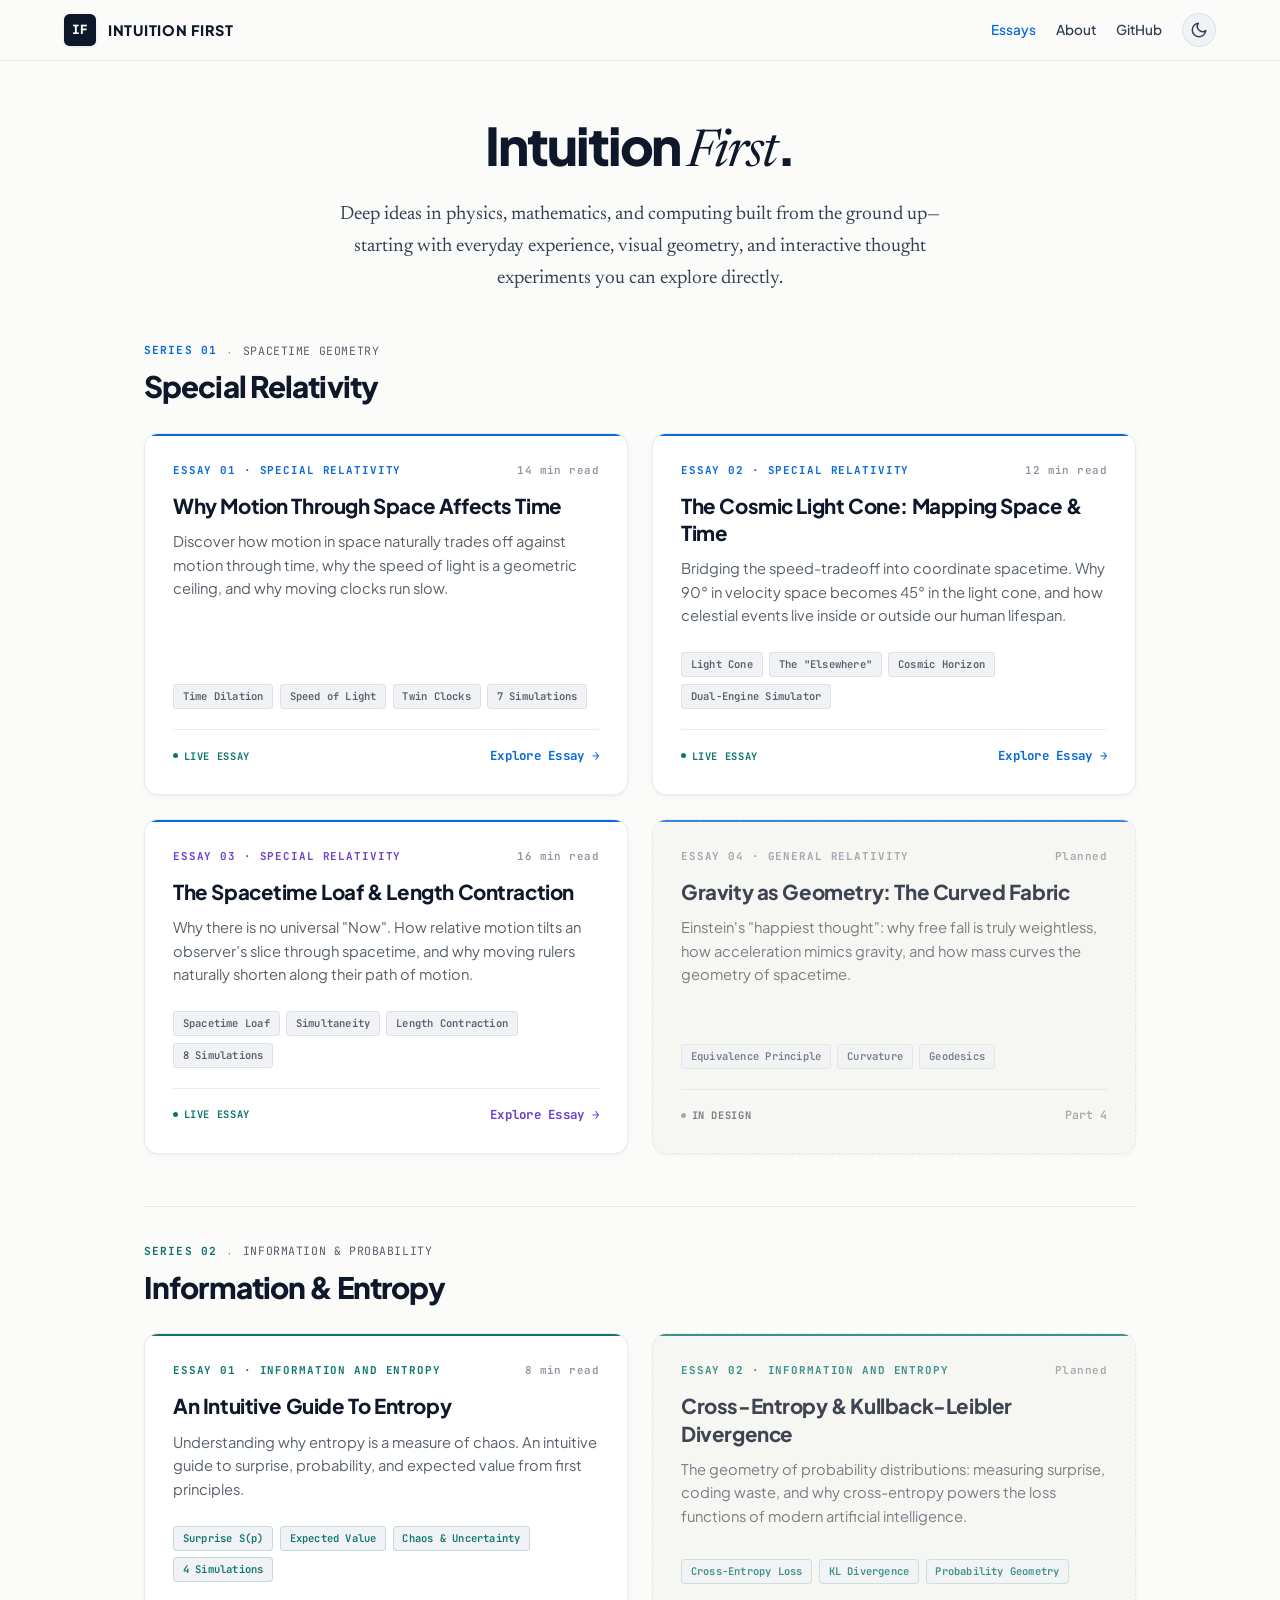
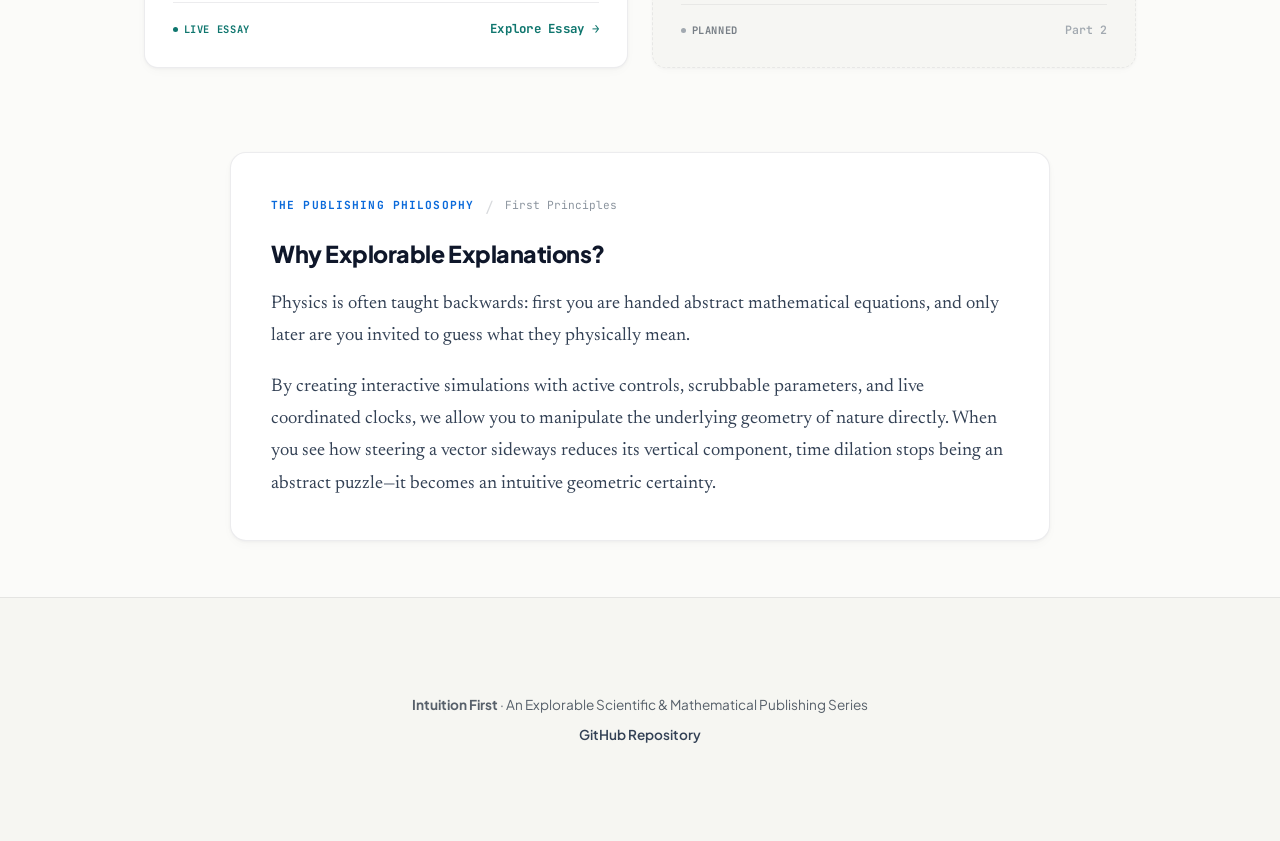
==== commit b829bf6f: "improvements to home page and entropy article." ====
--- a/index.html
+++ b/index.html
@@ -25,7 +25,6 @@
         <div class="brand-badge">IF</div>
         <div>
           <span class="brand-title">INTUITION FIRST</span>
-          <span class="brand-tag">EXPLORABLE ESSAYS</span>
         </div>
       </a>
       <div class="nav-links">
@@ -54,33 +53,12 @@
 
   <!-- Editorial Hero Section -->
   <header class="hero-header">
-    <div class="hero-issue-badge">
-      <span class="hero-issue-dot"></span>
-      <span>Explorable Publishing Series · Volume 01</span>
-    </div>
     <h1 class="hero-title">
       Intuition <em>First</em>.
     </h1>
     <p class="hero-subtitle">
       Deep ideas in physics, mathematics, and computing built from the ground up—starting with everyday experience, visual geometry, and interactive thought experiments you can explore directly.
     </p>
-    <div class="hero-index-ribbon">
-      <div class="ribbon-item">
-        <strong>3</strong> Live Essays
-      </div>
-      <span class="ribbon-divider">·</span>
-      <div class="ribbon-item">
-        <strong>18</strong> Interactive Canvas Models
-      </div>
-      <span class="ribbon-divider">·</span>
-      <div class="ribbon-item">
-        <strong>Zero</strong> Build Step
-      </div>
-      <span class="ribbon-divider">·</span>
-      <div class="ribbon-item">
-        <strong>100%</strong> Static &amp; Open Source
-      </div>
-    </div>
   </header>
 
   <!-- Series Directory Section -->
@@ -88,20 +66,13 @@
 
     <!-- SERIES 01: Special Relativity -->
     <section class="series-group series-theme-relativity">
-      <div class="series-group-header-split">
-        <div class="series-header-main">
-          <div class="series-group-meta">
-            <span class="series-group-tag">Series 01</span>
-            <span style="color: var(--text-faint);">·</span>
-            <span style="font-family: var(--font-mono); font-size: 0.72rem; color: var(--text-muted); text-transform: uppercase; letter-spacing: 0.05em;">Spacetime Geometry</span>
-          </div>
-          <h2 class="series-group-title">Special Relativity</h2>
-        </div>
-        <div class="series-header-side">
-          <p class="series-group-desc">
-            How space and time naturally combine into a unified geometry, discovered step-by-step through moving vehicles, twin clocks, and tilted slices of Now.
-          </p>
-        </div>
+      <div class="series-group-header">
+        <div class="series-group-meta">
+          <span class="series-group-tag">Series 01</span>
+          <span style="color: var(--text-faint);">·</span>
+          <span style="font-family: var(--font-mono); font-size: 0.72rem; color: var(--text-muted); text-transform: uppercase; letter-spacing: 0.05em;">Spacetime Geometry</span>
+        </div>
+        <h2 class="series-group-title">Special Relativity</h2>
       </div>
 
       <div class="series-grid">
@@ -212,47 +183,41 @@
 
     <!-- SERIES 02: Information and Entropy -->
     <section class="series-group series-theme-entropy">
-      <div class="series-group-header-split">
-        <div class="series-header-main">
-          <div class="series-group-meta">
-            <span class="series-group-tag">Series 02</span>
-            <span style="color: var(--text-faint);">·</span>
-            <span style="font-family: var(--font-mono); font-size: 0.72rem; color: var(--text-muted); text-transform: uppercase; letter-spacing: 0.05em;">Information &amp; Probability</span>
-          </div>
-          <h2 class="series-group-title">Information &amp; Entropy</h2>
-        </div>
-        <div class="series-header-side">
-          <p class="series-group-desc">
-            Building physical intuition for uncertainty, state spaces, and information geometry—from counting microstates to modern machine learning loss functions.
-          </p>
-        </div>
+      <div class="series-group-header">
+        <div class="series-group-meta">
+          <span class="series-group-tag">Series 02</span>
+          <span style="color: var(--text-faint);">·</span>
+          <span style="font-family: var(--font-mono); font-size: 0.72rem; color: var(--text-muted); text-transform: uppercase; letter-spacing: 0.05em;">Information &amp; Probability</span>
+        </div>
+        <h2 class="series-group-title">Information &amp; Entropy</h2>
       </div>
 
       <div class="series-grid">
         <!-- Entropy Essay 01 Card -->
-        <div class="series-card coming-soon">
-          <div>
-            <div class="series-card-top">
-              <span class="card-num">ESSAY 01 · INFORMATION AND ENTROPY</span>
-              <span class="card-time">In Development</span>
-            </div>
-            <h3 class="card-title">Thermodynamic vs. Shannon Entropy</h3>
-            <p class="card-desc">
-              Counting microstates, surprise, and how thermodynamic disorder connects directly to data compression, message length, and bits.
-            </p>
-          </div>
-          <div>
-            <div class="card-tags">
-              <span class="card-tag accent-entropy">Boltzmann's S = k ln W</span>
-              <span class="card-tag accent-entropy">Shannon Information</span>
-              <span class="card-tag accent-entropy">Surprise</span>
-            </div>
-            <div class="card-meta">
-              <span class="card-status-badge soon">Drafting</span>
-              <span style="font-family: var(--font-mono); font-size: 0.72rem; color: var(--text-faint);">Part 1</span>
-            </div>
-          </div>
-        </div>
+        <a href="posts/04-understanding-entropy.html" class="series-card">
+          <div>
+            <div class="series-card-top">
+              <span class="card-num" style="color: var(--color-emerald);">ESSAY 01 · INFORMATION AND ENTROPY</span>
+              <span class="card-time">8 min read</span>
+            </div>
+            <h3 class="card-title">An Intuitive Guide To Entropy</h3>
+            <p class="card-desc">
+              Understanding why entropy is a measure of chaos. An intuitive guide to surprise, probability, and expected value from first principles.
+            </p>
+          </div>
+          <div>
+            <div class="card-tags">
+              <span class="card-tag accent-entropy">Surprise S(p)</span>
+              <span class="card-tag accent-entropy">Expected Value</span>
+              <span class="card-tag accent-entropy">Chaos &amp; Uncertainty</span>
+              <span class="card-tag accent-entropy">4 Simulations</span>
+            </div>
+            <div class="card-meta">
+              <span class="card-status-badge live">Live Essay</span>
+              <span class="card-cta" style="color: var(--color-emerald);">Explore Essay →</span>
+            </div>
+          </div>
+        </a>
 
         <!-- Entropy Essay 02 Card -->
         <div class="series-card coming-soon">
@@ -304,9 +269,9 @@
   <!-- Site Footer -->
   <footer class="site-footer">
     <div class="wide-container">
-      <p><strong>Intuition First</strong> · An Explorable Science &amp; Mathematics Series by Aayush Agarwal</p>
+      <p><strong>Intuition First</strong> · An Explorable Scientific &amp; Mathematical Publishing Series</p>
       <p style="margin-top: 0.5rem;">
-        <a href="https://github.com/ayush2991/how-does-the-universe-work" target="_blank" rel="noopener">GitHub Repository</a> · Open Source · Built 100% Static with Vanilla HTML, CSS &amp; JavaScript
+        <a href="https://github.com/ayush2991/how-does-the-universe-work" target="_blank" rel="noopener">GitHub Repository</a>
       </p>
     </div>
   </footer>
--- a/css/style.css
+++ b/css/style.css
@@ -251,6 +251,41 @@
   color: var(--color-time);
 }
 
+/* Top Navbar Articles Trigger Button */
+.nav-link-btn {
+  background: none;
+  border: none;
+  padding: 0;
+  margin: 0;
+  cursor: pointer;
+  display: inline-flex;
+  align-items: center;
+  gap: 0.35rem;
+  color: var(--text-secondary);
+  font-family: var(--font-sans);
+  font-size: 0.85rem;
+  font-weight: 550;
+  transition: color 0.15s ease;
+}
+
+.nav-link-btn:hover {
+  color: var(--color-time);
+}
+
+.nav-badge-count {
+  display: inline-flex;
+  align-items: center;
+  justify-content: center;
+  font-family: var(--font-mono);
+  font-size: 0.65rem;
+  font-weight: 700;
+  padding: 0.1rem 0.4rem;
+  border-radius: 9999px;
+  background: var(--bg-surface-elevated);
+  border: 1px solid var(--border-subtle);
+  color: var(--text-muted);
+}
+
 /* Theme Toggle Button */
 .theme-toggle-btn {
   display: inline-flex;
@@ -1191,45 +1226,19 @@
    Hero & Hub Layout Classes ("Intuition First")
    ========================================================================== */
 .hero-header {
-  padding: 4rem 1.5rem 2.5rem;
+  padding: 3.5rem 1.5rem 1.25rem;
   text-align: center;
-  max-width: 820px;
+  max-width: 780px;
   margin: 0 auto;
 }
 
-.hero-issue-badge {
-  display: inline-flex;
-  align-items: center;
-  gap: 0.5rem;
-  font-family: var(--font-mono);
-  font-size: 0.7rem;
-  font-weight: 700;
-  letter-spacing: 0.12em;
-  text-transform: uppercase;
-  color: var(--text-muted);
-  background: var(--bg-card);
-  padding: 0.35rem 0.85rem;
-  border-radius: 4px;
-  border: 1px solid var(--border-subtle);
-  margin-bottom: 1.5rem;
-  box-shadow: 0 1px 2px rgba(0, 0, 0, 0.03);
-}
-
-.hero-issue-dot {
-  width: 6px;
-  height: 6px;
-  border-radius: 50%;
-  background: var(--color-emerald);
-  box-shadow: 0 0 6px var(--color-emerald);
-}
-
 .hero-title {
-  font-size: 3.5rem;
+  font-size: 3.25rem;
   font-weight: 800;
   letter-spacing: -0.04em;
   color: var(--text-primary);
   line-height: 1.1;
-  margin-bottom: 1.25rem;
+  margin-bottom: 1rem;
 }
 
 .hero-title em {
@@ -1241,81 +1250,39 @@
 
 .hero-subtitle {
   font-family: var(--font-serif);
-  font-size: 1.25rem;
+  font-size: 1.2rem;
   color: var(--text-secondary);
-  line-height: 1.68;
+  line-height: 1.65;
   max-width: 640px;
-  margin: 0 auto 2rem;
-}
-
-/* Publication Index Ribbon */
-.hero-index-ribbon {
-  display: flex;
-  align-items: center;
-  justify-content: center;
-  flex-wrap: wrap;
-  gap: 1.5rem;
-  padding: 0.85rem 1.25rem;
-  background: var(--bg-card);
-  border: 1px solid var(--border-subtle);
-  border-radius: 8px;
-  max-width: 720px;
   margin: 0 auto;
-  box-shadow: var(--shadow-card);
-}
-
-.ribbon-item {
-  display: flex;
-  align-items: center;
-  gap: 0.5rem;
-  font-family: var(--font-mono);
-  font-size: 0.72rem;
-  font-weight: 600;
-  color: var(--text-secondary);
-  letter-spacing: 0.02em;
-}
-
-.ribbon-item strong {
-  color: var(--text-primary);
-  font-weight: 700;
-}
-
-.ribbon-divider {
-  color: var(--border-medium);
 }
 
 /* Series Hub Layout */
 .series-section {
-  padding-bottom: 5rem;
+  padding-top: 1.5rem;
+  padding-bottom: 2rem;
 }
 
 .series-group {
-  margin-bottom: 4rem;
-  padding-top: 2.5rem;
+  margin-bottom: 3.25rem;
+  padding-top: 2rem;
   border-top: 1px solid var(--border-subtle);
 }
 
-.series-group-header-split {
-  display: flex;
-  justify-content: space-between;
-  align-items: flex-start;
-  gap: 2rem;
-  margin-bottom: 1.75rem;
-}
-
-.series-header-main {
-  flex: 1 1 55%;
-}
-
-.series-header-side {
-  flex: 1 1 45%;
+.series-group:first-of-type {
+  border-top: none;
+  padding-top: 0;
+}
+
+.series-group-header {
+  margin-bottom: 1.25rem;
 }
 
 .series-group-meta {
   display: flex;
   align-items: center;
   gap: 0.65rem;
-  margin-bottom: 0.4rem;
+  margin-bottom: 0.35rem;
 }
 
 .series-group-tag {
@@ -1327,20 +1294,12 @@
 }
 
 .series-group-title {
-  font-size: 2rem;
+  font-size: 1.85rem;
   font-weight: 800;
   color: var(--text-primary);
   letter-spacing: -0.03em;
   margin: 0;
   line-height: 1.2;
-}
-
-.series-group-desc {
-  font-family: var(--font-serif);
-  font-size: 1.05rem;
-  color: var(--text-muted);
-  line-height: 1.6;
-  margin: 0;
 }
 
 /* Series 1 Palette: Relativity (Cobalt & Indigo) */
@@ -1418,8 +1377,8 @@
 }
 
 .philosophy-section {
-  padding-top: 2rem;
-  padding-bottom: 4rem;
+  padding-top: 0;
+  padding-bottom: 3.5rem;
 }
 
 .philosophy-card {
@@ -1516,12 +1475,7 @@
 
   /* Hero & Hub Typography */
   .hero-header {
-    padding: 2.25rem 0.5rem 1.75rem;
-  }
-  .hero-issue-badge {
-    font-size: 0.65rem;
-    padding: 0.25rem 0.65rem;
-    margin-bottom: 1rem;
+    padding: 2rem 0.5rem 0.75rem;
   }
   .hero-title {
     font-size: 2.15rem;
@@ -1531,31 +1485,23 @@
   .hero-subtitle {
     font-size: 1.05rem;
     line-height: 1.55;
-    margin-bottom: 1.25rem;
-  }
-  .hero-index-ribbon {
-    flex-direction: column;
-    gap: 0.5rem;
-    padding: 0.75rem 1rem;
-    align-items: flex-start;
-  }
-  .ribbon-divider {
-    display: none;
+    margin-bottom: 0;
+  }
+  .series-section {
+    padding-top: 1rem;
   }
   .series-group {
     margin-bottom: 2.5rem;
     padding-top: 1.75rem;
   }
-  .series-group-header-split {
-    flex-direction: column;
-    gap: 0.75rem;
-    margin-bottom: 1.25rem;
+  .series-group:first-of-type {
+    padding-top: 0;
+  }
+  .series-group-header {
+    margin-bottom: 1rem;
   }
   .series-group-title {
     font-size: 1.5rem;
-  }
-  .series-group-desc {
-    font-size: 0.95rem;
   }
   .series-grid {
     grid-template-columns: 1fr;
@@ -2571,3 +2517,69 @@
     display: none;
   }
 }
+
+/* --- Entropy Series Interactive Widgets Spacing & Layout --- */
+.household-sliders-list {
+  display: flex;
+  flex-direction: column;
+  gap: 0.625rem;
+  margin-top: 0.5rem;
+}
+
+.household-room-row {
+  display: flex;
+  align-items: center;
+  gap: 0.75rem;
+  padding: 0.35rem 0.5rem;
+  border-radius: 0.5rem;
+  background: var(--bg-card-subtle);
+  border: 1px solid var(--border-subtle);
+  transition: border-color 0.15s ease, background 0.15s ease;
+}
+
+.household-room-row:hover {
+  border-color: var(--border-medium);
+}
+
+.household-room-label {
+  font-family: var(--font-mono);
+  font-size: 0.76rem;
+  font-weight: 650;
+  width: 105px;
+  flex-shrink: 0;
+  display: flex;
+  align-items: center;
+  gap: 0.4rem;
+  color: var(--text-primary);
+}
+
+.household-room-slider {
+  flex: 1;
+  min-width: 0;
+}
+
+.household-room-val {
+  font-family: var(--font-mono);
+  font-size: 0.75rem;
+  font-weight: 700;
+  width: 50px;
+  flex-shrink: 0;
+  text-align: right;
+  font-variant-numeric: tabular-nums;
+  color: var(--color-time);
+}
+
+@media (max-width: 480px) {
+  .household-room-row {
+    gap: 0.5rem;
+    padding: 0.3rem 0.4rem;
+  }
+  .household-room-label {
+    width: 88px;
+    font-size: 0.72rem;
+  }
+  .household-room-val {
+    width: 44px;
+    font-size: 0.7rem;
+  }
+}
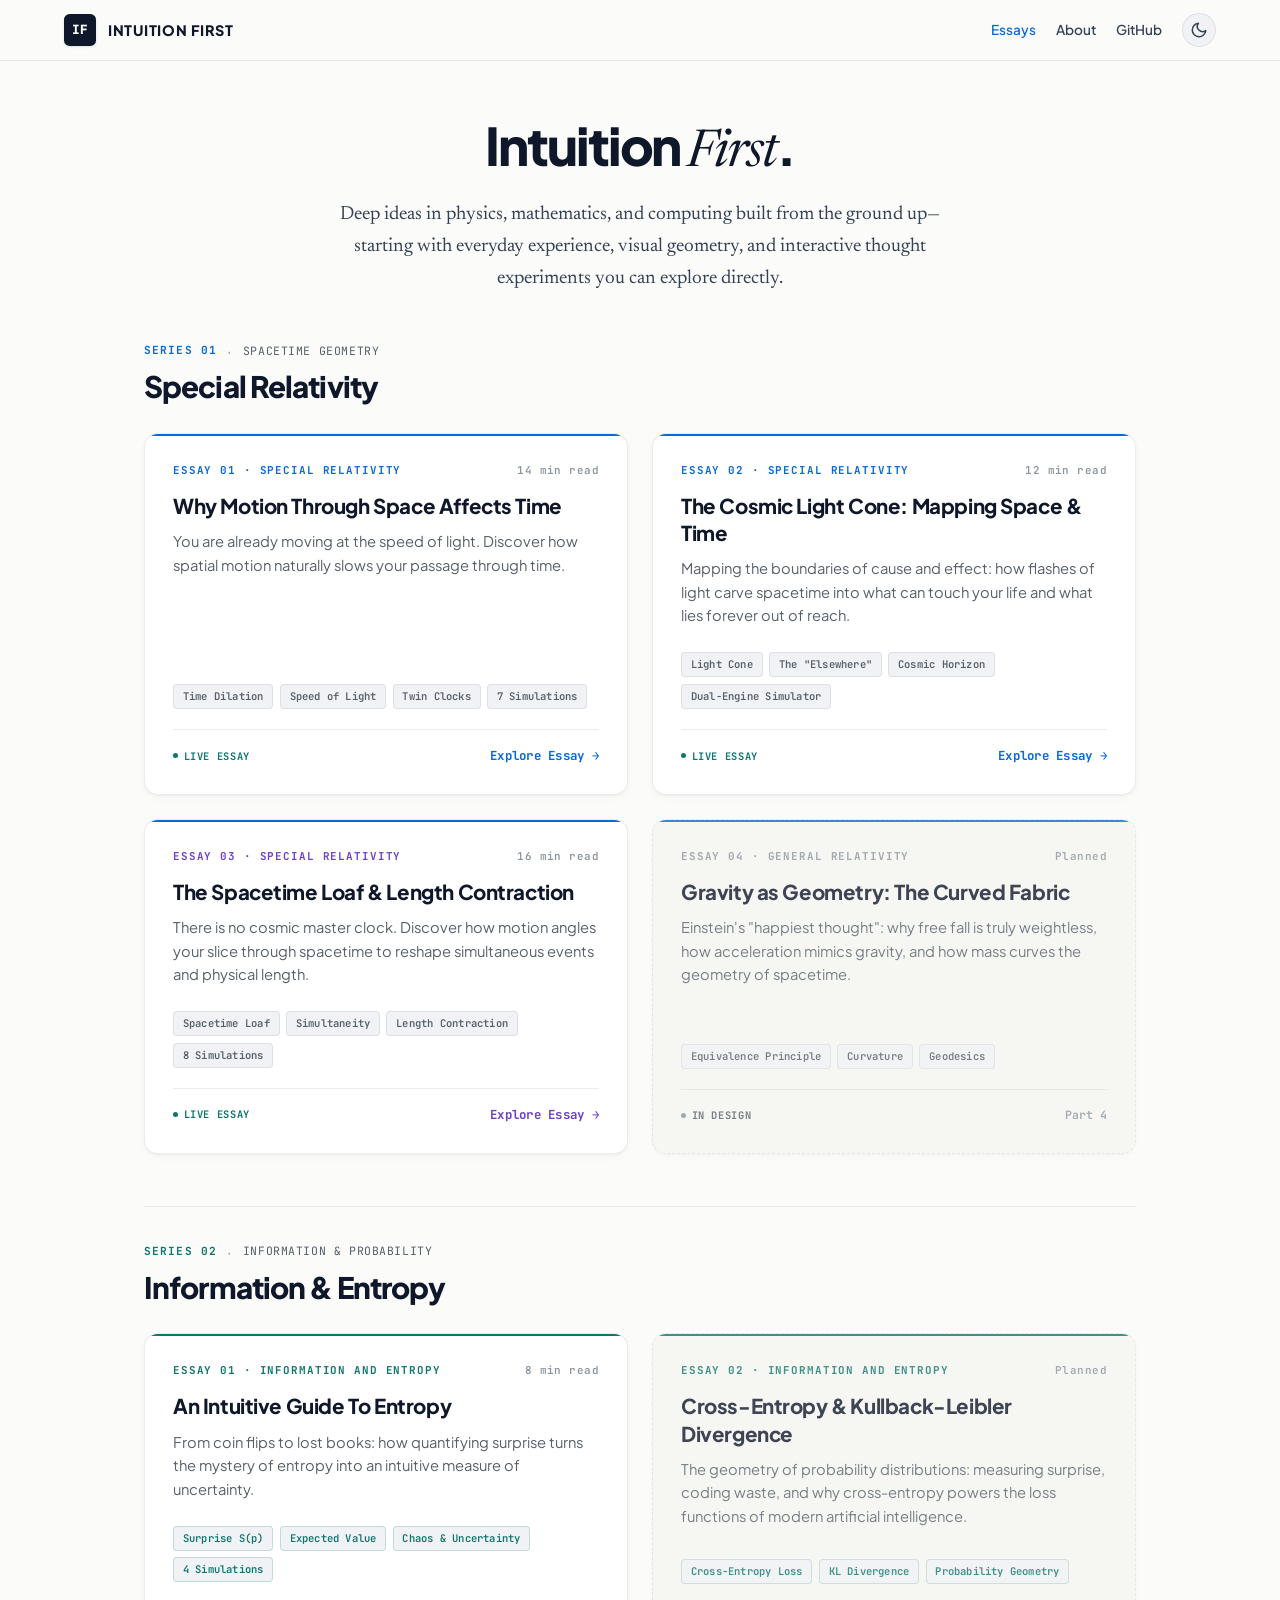
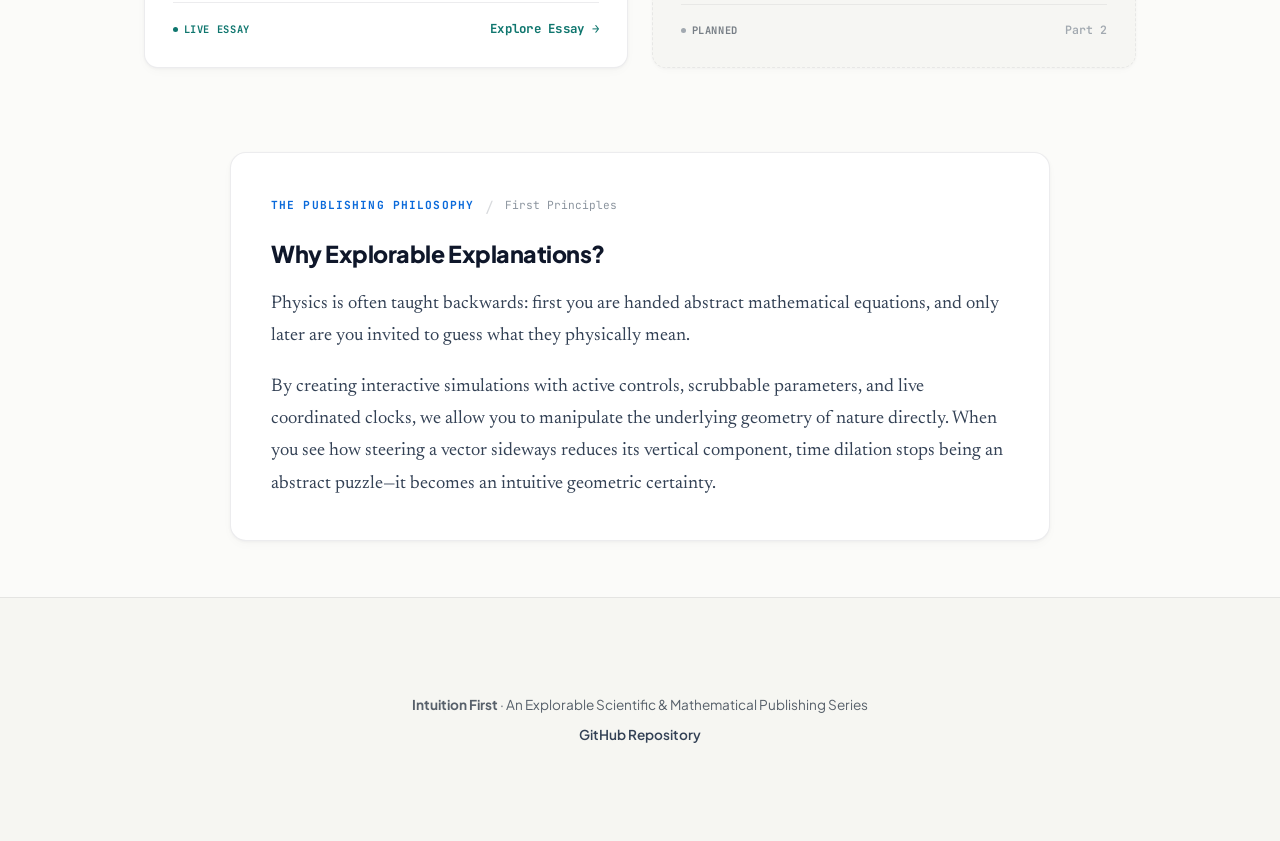
==== commit fc8820ca: "better subtitles" ====
--- a/index.html
+++ b/index.html
@@ -85,7 +85,7 @@
             </div>
             <h3 class="card-title">Why Motion Through Space Affects Time</h3>
             <p class="card-desc">
-              Discover how motion in space naturally trades off against motion through time, why the speed of light is a geometric ceiling, and why moving clocks run slow.
+              You are already moving at the speed of light. Discover how spatial motion naturally slows your passage through time.
             </p>
           </div>
           <div>
@@ -111,7 +111,7 @@
             </div>
             <h3 class="card-title">The Cosmic Light Cone: Mapping Space &amp; Time</h3>
             <p class="card-desc">
-              Bridging the speed-tradeoff into coordinate spacetime. Why 90° in velocity space becomes 45° in the light cone, and how celestial events live inside or outside our human lifespan.
+              Mapping the boundaries of cause and effect: how flashes of light carve spacetime into what can touch your life and what lies forever out of reach.
             </p>
           </div>
           <div>
@@ -137,7 +137,7 @@
             </div>
             <h3 class="card-title">The Spacetime Loaf &amp; Length Contraction</h3>
             <p class="card-desc">
-              Why there is no universal "Now". How relative motion tilts an observer’s slice through spacetime, and why moving rulers naturally shorten along their path of motion.
+              There is no cosmic master clock. Discover how motion angles your slice through spacetime to reshape simultaneous events and physical length.
             </p>
           </div>
           <div>
@@ -202,7 +202,7 @@
             </div>
             <h3 class="card-title">An Intuitive Guide To Entropy</h3>
             <p class="card-desc">
-              Understanding why entropy is a measure of chaos. An intuitive guide to surprise, probability, and expected value from first principles.
+              From coin flips to lost books: how quantifying surprise turns the mystery of entropy into an intuitive measure of uncertainty.
             </p>
           </div>
           <div>
--- a/css/style.css
+++ b/css/style.css
@@ -417,23 +417,23 @@
 
 .editorial-prose p {
   font-size: 1.15rem;
-  line-height: 1.8;
+  line-height: 1.7;
   color: var(--text-prose);
-  margin-bottom: 1.5rem;
+  margin-bottom: 1.15rem;
   letter-spacing: -0.003em;
 }
 
 .editorial-prose ul,
 .editorial-prose ol {
-  margin: 0 0 1.5rem 0;
+  margin: 0 0 1.15rem 0;
   padding-left: 1.75rem;
 }
 
 .editorial-prose li {
   font-size: 1.15rem;
-  line-height: 1.75;
+  line-height: 1.68;
   color: var(--text-prose);
-  margin-bottom: 0.65rem;
+  margin-bottom: 0.45rem;
   letter-spacing: -0.003em;
 }
 
@@ -546,32 +546,100 @@
 .math-display-card {
   background: var(--bg-card);
   border: 1px solid var(--border-subtle);
-  border-left: 3px solid var(--color-time);
-  padding: 1.25rem 1.5rem;
-  border-radius: 0 0.75rem 0.75rem 0;
-  margin: 2rem 0;
-  font-family: var(--font-mono);
-  font-size: 0.95rem;
-  color: var(--text-primary);
+  border-left: 3.5px solid var(--color-time);
+  border-radius: 0.75rem;
+  margin: 2.25rem 0;
   box-shadow: var(--shadow-card);
-  transition: background 0.25s ease, border-color 0.25s ease;
+  transition: background 0.25s ease, border-color 0.25s ease, box-shadow 0.25s ease;
+  overflow: hidden;
+}
+
+.formula-card:hover,
+.math-display-card:hover {
+  border-color: var(--border-medium);
 }
 
 .math-display-card {
   border-left-color: var(--color-invariant);
+}
+
+.formula-card-header {
+  padding: 0.85rem 1.4rem 0.35rem 1.4rem;
+  display: flex;
+  align-items: center;
+  justify-content: space-between;
+  gap: 0.5rem;
+}
+
+.formula-tag {
+  font-family: var(--font-mono);
+  font-size: 0.7rem;
+  font-weight: 700;
+  text-transform: uppercase;
+  letter-spacing: 0.08em;
+  color: var(--color-time);
+}
+
+.math-display-card .formula-tag {
+  color: var(--color-invariant);
+}
+
+.formula-body,
+.formula-expression,
+.formula-card > div:first-child:not(.formula-note):not(.formula-card-header),
+.math-display-card > div:first-child:not(.formula-note):not(.formula-card-header) {
+  padding: 1.15rem 1.4rem;
+  font-family: var(--font-mono);
+  font-size: 1.05rem;
+  font-weight: 600;
+  color: var(--text-primary);
+  line-height: 1.6;
+  letter-spacing: 0.015em;
+  overflow-x: auto;
+  -webkit-overflow-scrolling: touch;
+  scrollbar-width: thin;
+}
+
+.formula-card-header + .formula-body,
+.formula-card-header + .formula-expression {
+  padding-top: 0.25rem;
+}
+
+.formula-card strong,
+.math-display-card strong {
+  color: var(--text-primary);
+  font-weight: 700;
+}
+
+.math-display-card > div:first-child:not(.formula-note):not(.formula-card-header),
+.formula-card.text-center > div:first-child:not(.formula-note):not(.formula-card-header),
+.formula-expression.text-center {
   text-align: center;
-  font-size: 1.05rem;
-  letter-spacing: 0.02em;
 }
 
 .formula-card .formula-note,
 .math-display-card .formula-note {
   font-family: var(--font-sans);
-  font-size: 0.85rem;
-  color: var(--text-muted);
-  margin-top: 0.5rem;
-  line-height: 1.5;
+  font-size: 0.875rem;
+  color: var(--text-secondary);
+  line-height: 1.62;
   text-align: left;
+  background: var(--bg-card-subtle);
+  border-top: 1px solid var(--border-subtle);
+  padding: 0.85rem 1.4rem;
+  margin: 0;
+  transition: background 0.25s ease;
+}
+
+.formula-card .formula-note strong,
+.math-display-card .formula-note strong {
+  color: var(--text-primary);
+}
+
+.formula-card .formula-note em,
+.math-display-card .formula-note em {
+  color: var(--text-primary);
+  font-style: italic;
 }
 
 /* Interactive Explorable Card Container (Unibody Design) */
@@ -1597,15 +1665,26 @@
   }
   .formula-card,
   .math-display-card {
-    padding: 0.75rem 1rem;
-    margin: 1.125rem 0;
-    font-size: 0.88rem;
-    border-radius: 0 0.5rem 0.5rem 0;
+    padding: 0;
+    margin: 1.35rem 0;
+    border-radius: 0.625rem;
+  }
+  .formula-card-header {
+    padding: 0.65rem 1rem 0.2rem 1rem;
+  }
+  .formula-body,
+  .formula-expression,
+  .formula-card > div:first-child:not(.formula-note):not(.formula-card-header),
+  .math-display-card > div:first-child:not(.formula-note):not(.formula-card-header) {
+    padding: 0.85rem 1rem;
+    font-size: 0.92rem;
+    line-height: 1.5;
   }
   .formula-card .formula-note,
   .math-display-card .formula-note {
-    font-size: 0.78rem;
-    margin-top: 0.3rem;
+    padding: 0.7rem 1rem;
+    font-size: 0.8rem;
+    line-height: 1.55;
   }
   .series-pager {
     flex-direction: column;
@@ -1801,10 +1880,10 @@
   max-width: 100%;
   margin-left: 0;
   margin-right: 0;
-  font-size: 1.18rem;
-  line-height: 1.84;
+  font-size: 1.16rem;
+  line-height: 1.72;
   letter-spacing: -0.002em;
-  margin-bottom: 1.6rem;
+  margin-bottom: 1.15rem;
 }
 
 .wide-reading-container .editorial-prose > ul,
@@ -1813,14 +1892,14 @@
   max-width: 100%;
   margin-left: 0;
   margin-right: 0;
-  font-size: 1.16rem;
-  line-height: 1.8;
-  margin-bottom: 1.6rem;
+  font-size: 1.15rem;
+  line-height: 1.7;
+  margin-bottom: 1.15rem;
   padding-left: 1.85rem;
 }
 
 .wide-reading-container .editorial-prose > li {
-  margin-bottom: 0.75rem;
+  margin-bottom: 0.45rem;
 }
 
 .wide-reading-container .editorial-prose > h2 {
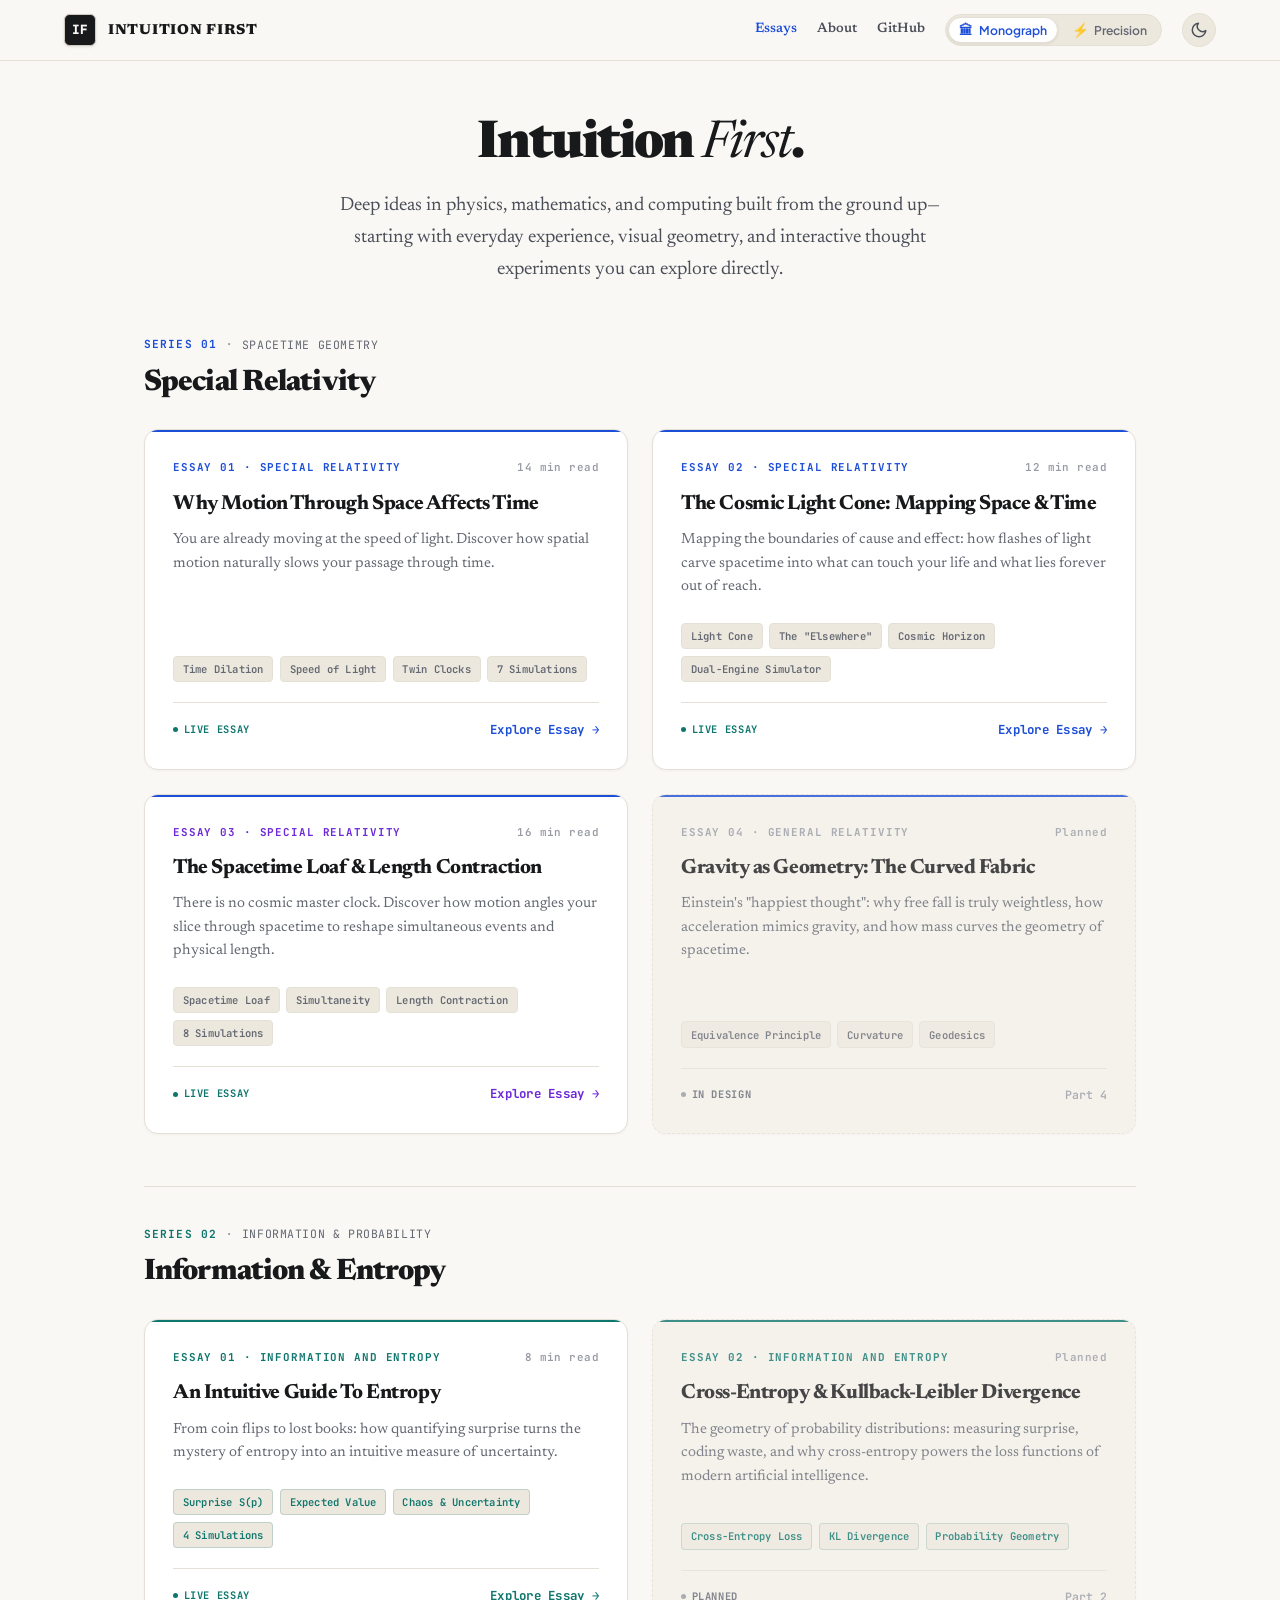
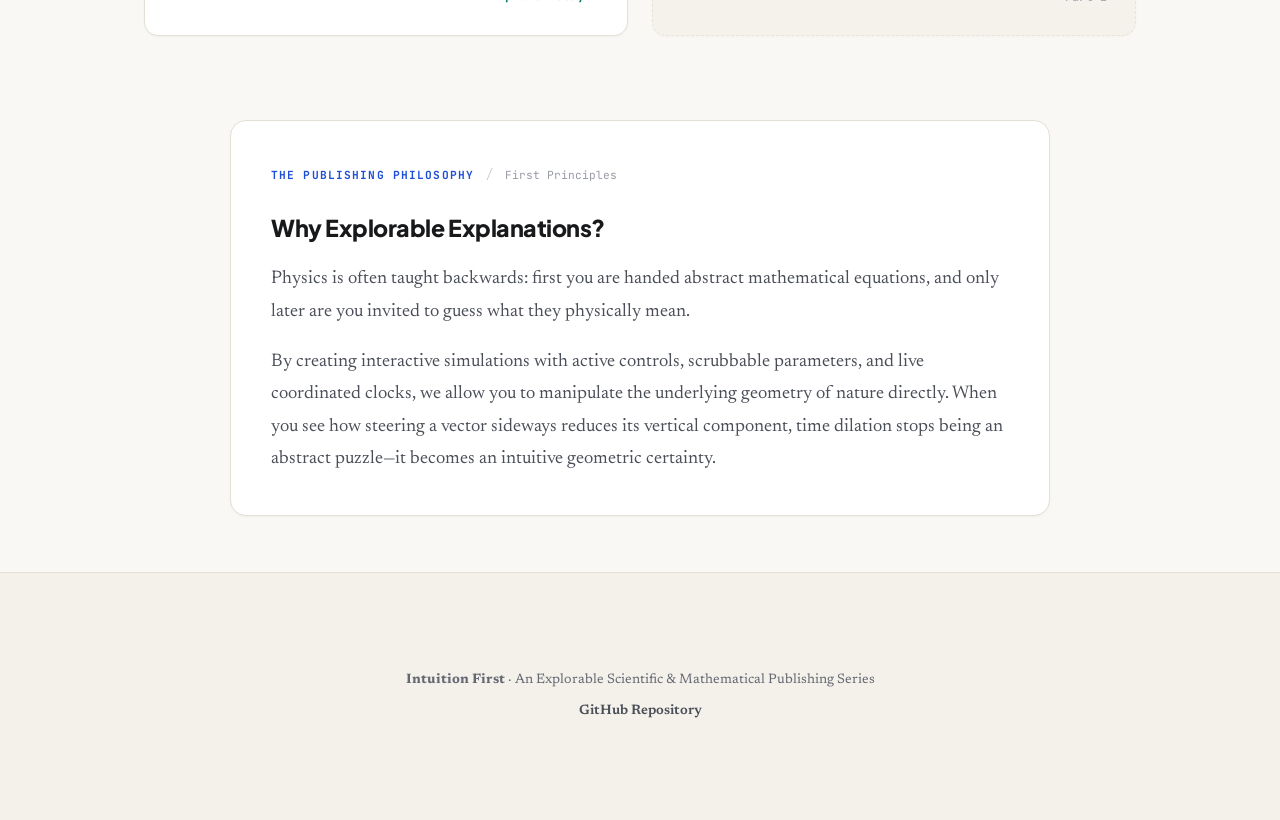
==== commit a2c71467: "feat: add design mockups and update site styles and posts" ====
--- a/index.html
+++ b/index.html
@@ -8,10 +8,15 @@
   <meta name="description" content="Physics, mathematics, and machine learning explained from the ground up using intuitive visual geometry and explorable interactive simulations.">
   <script>
     (function () {
-      var saved = null;
-      try { saved = localStorage.getItem('universe_theme'); } catch (e) {}
-      var theme = saved ? saved : 'light';
+      var savedTheme = null, savedStyle = null;
+      try {
+        savedTheme = localStorage.getItem('universe_theme');
+        savedStyle = localStorage.getItem('universe_style');
+      } catch (e) {}
+      var theme = savedTheme ? savedTheme : 'light';
+      var style = savedStyle ? savedStyle : 'monograph';
       document.documentElement.setAttribute('data-theme', theme);
+      document.documentElement.setAttribute('data-style', style);
     })();
   </script>
 </head>
@@ -30,7 +35,17 @@
       <div class="nav-links">
         <a href="#series-index" class="active">Essays</a>
         <a href="#about">About</a>
-        <a href="https://github.com/ayush2991/how-does-the-universe-work" target="_blank" rel="noopener">GitHub</a>
+        <a href="https://github.com/ayush2991/intuition-first" target="_blank" rel="noopener">GitHub</a>
+        <div class="style-toggle-group" role="group" aria-label="Reading Aesthetic">
+          <button type="button" class="style-toggle-btn active" data-style-val="monograph" title="Monograph: Archival Editorial Serif">
+            <span class="style-btn-icon">🏛</span>
+            <span class="style-btn-text">Monograph</span>
+          </button>
+          <button type="button" class="style-toggle-btn" data-style-val="precision" title="Precision: Modern Technical HUD">
+            <span class="style-btn-icon">⚡</span>
+            <span class="style-btn-text">Precision</span>
+          </button>
+        </div>
         <button class="theme-toggle-btn" aria-label="Toggle theme" title="Toggle theme">
           <svg class="sun-icon" viewBox="0 0 24 24" width="18" height="18" fill="none" stroke="currentColor" stroke-width="2" stroke-linecap="round" stroke-linejoin="round">
             <circle cx="12" cy="12" r="5"></circle>
@@ -271,7 +286,7 @@
     <div class="wide-container">
       <p><strong>Intuition First</strong> · An Explorable Scientific &amp; Mathematical Publishing Series</p>
       <p style="margin-top: 0.5rem;">
-        <a href="https://github.com/ayush2991/how-does-the-universe-work" target="_blank" rel="noopener">GitHub Repository</a>
+        <a href="https://github.com/ayush2991/intuition-first" target="_blank" rel="noopener">GitHub Repository</a>
       </p>
     </div>
   </footer>
--- a/css/style.css
+++ b/css/style.css
@@ -1,114 +1,244 @@
 /* ==========================================================================
-   How Does The Universe Work? - Core Design System & Styling
+   Intuition First - Core Design System & Styling
    Minimal, Modern, Precision Scientific Aesthetic
    ========================================================================== */
 
-@import url('https://fonts.googleapis.com/css2?family=Plus+Jakarta+Sans:wght@400;500;600;700;800&family=JetBrains+Mono:wght@400;500;600;700&family=Newsreader:ital,opsz,wght@0,6..72,400;0,6..72,500;0,6..72,600;1,6..72,400&display=swap');
-
-/* Default Theme: LIGHT MODE (Warm Minimal Paper) */
+@import url('https://fonts.googleapis.com/css2?family=Plus+Jakarta+Sans:wght@400;500;600;700;800&family=JetBrains+Mono:wght@400;500;600;700&family=Newsreader:ital,opsz,wght@0,6..72,400;0,6..72,500;0,6..72,600;1,6..72,400&family=Inter:wght@400;500;600;700&display=swap');
+
+/* ==========================================================================
+   2×2 THEME MATRIX: MONOGRAPH & PRECISION × LIGHT & DARK
+   ========================================================================== */
+
+/* 1. MONOGRAPH - LIGHT (Default: Warm Archival Parchment / Editorial Serif) */
 :root,
-[data-theme="light"] {
+[data-style="monograph"][data-theme="light"],
+[data-style="monograph"] {
   color-scheme: light;
 
-  /* Surface & Background Hierarchy */
-  --bg-space: #fbfbf9;              /* Warm natural parchment / book paper */
+  /* Surfaces */
+  --bg-space: #faf8f5;              /* Warm natural parchment */
   --bg-card: #ffffff;               /* Pure white card surface */
-  --bg-card-subtle: #f6f6f2;        /* Soft container / header tint */
-  --bg-surface-elevated: #f0f2f5;   /* Subtle elevated controls / pills */
-
-  /* Hairline Borders */
-  --border-subtle: rgba(15, 23, 42, 0.08);       /* Soft modern hairline divider */
-  --border-medium: rgba(15, 23, 42, 0.16);       /* Hover / active divider */
-  --border-active: #0969da;                      /* Active Cobalt */
-
-  /* Typography Colors */
-  --text-primary: #0f172a;          /* Slate-900: sharp titles & headings */
-  --text-secondary: #334155;        /* Slate-700: UI labels & meta */
-  --text-prose: #1e293b;            /* Slate-800: high-contrast editorial prose */
-  --text-emphasis: #0f172a;         /* High-contrast emphasis */
-  --text-muted: #57606a;            /* Slate-600: descriptions & subtext */
-  --text-faint: #8c959f;            /* Slate-400: secondary timestamps & tags */
-
-  /* Physics Semantic Palette (Calibrated Contrast) */
-  --color-time: #0969da;            /* Deep Cobalt: Time / Earth / Rest */
-  --color-time-glow: rgba(9, 105, 218, 0.14);
-  --color-space: #d95d18;           /* Radiant Terracotta / Motion */
-  --color-space-glow: rgba(217, 93, 24, 0.14);
-  --color-invariant: #6e40c9;       /* Deep Violet: Total Speed Arc c */
-  --color-photon: #b45309;          /* Warm Amber: Light / Bound */
-  --color-emerald: #0f766e;         /* Verdigris / Synchronized */
-  --color-danger: #cf222e;          /* Crimson: Lag / Beyond-c Forbidden */
-
-  /* Chrome & Structural Variables */
-  --nav-bg: rgba(251, 251, 249, 0.92);
+  --bg-card-subtle: #f4f1ea;        /* Archival plate tint */
+  --bg-surface-elevated: #ede8de;   /* Elevated archival pill */
+
+  /* Hairlines & Borders */
+  --border-subtle: #e5e0d5;
+  --border-medium: #d1cac0;
+  --border-active: #1d4ed8;
+
+  /* Typography */
+  --text-primary: #18191b;          /* Carbon Ink */
+  --text-secondary: #4a4e57;
+  --text-prose: #24272c;
+  --text-emphasis: #18191b;
+  --text-muted: #646872;
+  --text-faint: #989ba4;
+
+  /* Physics Semantic Palette (Calibrated Classical Contrast) */
+  --color-time: #1d4ed8;            /* Academic Royal Cobalt */
+  --color-time-glow: rgba(29, 78, 216, 0.12);
+  --color-space: #c2410c;           /* Terracotta Rust */
+  --color-space-glow: rgba(194, 65, 12, 0.12);
+  --color-invariant: #6d28d9;       /* Royal Amethyst */
+  --color-photon: #b45309;          /* Warm Amber */
+  --color-emerald: #0f766e;         /* Verdigris */
+  --color-danger: #b91c1c;          /* Crimson */
+
+  /* Chrome & UI Elements */
+  --nav-bg: rgba(250, 248, 245, 0.94);
+  --bg-canvas-outer: #ffffff;
+  --bg-canvas: #ffffff;
+  --border-canvas: #e5e0d5;
+  --shadow-canvas: none;
+  --slider-track: #e5e0d5;
+  --chip-bg: #ede8de;
+  --chip-hover: #e2dcd0;
+  --btn-secondary-bg: #ede8de;
+  --btn-secondary-hover: #e2dcd0;
+  --math-badge-bg: #f4f1ea;
+  --bg-footer: #f4f1ea;
+  --shadow-artifact: 0 2px 12px -2px rgba(24, 25, 27, 0.05), 0 1px 3px rgba(24, 25, 27, 0.03);
+  --shadow-card: 0 1px 3px rgba(24, 25, 27, 0.04);
+
+  /* Fonts & Sizing */
+  --font-sans: 'Plus Jakarta Sans', -apple-system, BlinkMacSystemFont, "Segoe UI", Roboto, sans-serif;
+  --font-serif: 'Newsreader', Georgia, 'Times New Roman', serif;
+  --font-mono: 'JetBrains Mono', ui-monospace, SFMono-Regular, Menlo, Monaco, Consolas, monospace;
+  --font-body: var(--font-serif);
+  --body-font-size: 18px;
+  --body-line-height: 1.72;
+}
+
+/* 2. MONOGRAPH - DARK (Scholarly Archive / Warm Deep Umber) */
+[data-style="monograph"][data-theme="dark"] {
+  color-scheme: dark;
+
+  /* Surfaces */
+  --bg-space: #141311;              /* Warm deep scholarly umber */
+  --bg-card: #1c1a17;               /* Archival dark card */
+  --bg-card-subtle: #181613;
+  --bg-surface-elevated: #24221e;
+
+  /* Hairlines & Borders */
+  --border-subtle: rgba(232, 228, 218, 0.1);
+  --border-medium: rgba(232, 228, 218, 0.2);
+  --border-active: #60a5fa;
+
+  /* Typography */
+  --text-primary: #f4f1ea;          /* Aged Paper White */
+  --text-secondary: #d4cebf;
+  --text-prose: #e8e4da;
+  --text-emphasis: #ffffff;
+  --text-muted: #9e998e;
+  --text-faint: #736f66;
+
+  /* Physics Semantic Palette */
+  --color-time: #60a5fa;            /* Soft Archival Blue */
+  --color-time-glow: rgba(96, 165, 250, 0.18);
+  --color-space: #fb923c;           /* Warm Ochre-Coral */
+  --color-space-glow: rgba(251, 146, 60, 0.18);
+  --color-invariant: #c084fc;       /* Muted Violet */
+  --color-photon: #fbbf24;          /* Aged Gold */
+  --color-emerald: #34d399;         /* Verdigris Mint */
+  --color-danger: #f87171;
+
+  /* Chrome & UI Elements */
+  --nav-bg: rgba(20, 19, 17, 0.94);
+  --bg-canvas-outer: #181613;
+  --bg-canvas: #181613;
+  --border-canvas: rgba(232, 228, 218, 0.1);
+  --shadow-canvas: none;
+  --slider-track: #24221e;
+  --chip-bg: #24221e;
+  --chip-hover: #2e2b26;
+  --btn-secondary-bg: #24221e;
+  --btn-secondary-hover: #2e2b26;
+  --math-badge-bg: #181613;
+  --bg-footer: #0e0d0c;
+  --shadow-artifact: 0 12px 30px -6px rgba(0, 0, 0, 0.6);
+  --shadow-card: 0 4px 16px -2px rgba(0, 0, 0, 0.4);
+
+  /* Fonts & Sizing */
+  --font-body: var(--font-serif);
+  --body-font-size: 18px;
+  --body-line-height: 1.72;
+}
+
+/* 3. PRECISION - LIGHT (Crisp Titanium Slate / Linear-style Light) */
+[data-style="precision"][data-theme="light"],
+[data-style="precision"] {
+  color-scheme: light;
+
+  /* Surfaces */
+  --bg-space: #f8fafc;              /* Crisp Titanium Slate */
+  --bg-card: #ffffff;
+  --bg-card-subtle: #f1f5f9;
+  --bg-surface-elevated: #e2e8f0;
+
+  /* Hairlines & Borders */
+  --border-subtle: rgba(15, 23, 42, 0.08);
+  --border-medium: rgba(15, 23, 42, 0.16);
+  --border-active: #0284c7;
+
+  /* Typography */
+  --text-primary: #0f172a;
+  --text-secondary: #334155;
+  --text-prose: #1e293b;
+  --text-emphasis: #0f172a;
+  --text-muted: #64748b;
+  --text-faint: #94a3b8;
+
+  /* Physics Semantic Palette */
+  --color-time: #0284c7;            /* Sky 600 */
+  --color-time-glow: rgba(2, 132, 199, 0.14);
+  --color-space: #ea580c;           /* Radiant Orange */
+  --color-space-glow: rgba(234, 88, 12, 0.14);
+  --color-invariant: #7c3aed;       /* Violet 600 */
+  --color-photon: #d97706;          /* Amber 600 */
+  --color-emerald: #0d9488;         /* Teal */
+  --color-danger: #dc2626;
+
+  /* Chrome & UI Elements */
+  --nav-bg: rgba(248, 250, 252, 0.92);
   --bg-canvas-outer: #ffffff;
   --bg-canvas: #ffffff;
   --border-canvas: rgba(15, 23, 42, 0.07);
   --shadow-canvas: none;
   --slider-track: #e2e8f0;
-  --chip-bg: #f0f2f5;
-  --chip-hover: #e2e8f0;
-  --btn-secondary-bg: #f0f2f5;
-  --btn-secondary-hover: #e2e8f0;
-  --math-badge-bg: #f6f6f2;
-  --bg-footer: #f6f6f2;
+  --chip-bg: #e2e8f0;
+  --chip-hover: #cbd5e1;
+  --btn-secondary-bg: #e2e8f0;
+  --btn-secondary-hover: #cbd5e1;
+  --math-badge-bg: #f1f5f9;
+  --bg-footer: #f1f5f9;
   --shadow-artifact: 0 4px 20px -2px rgba(15, 23, 42, 0.06), 0 1px 3px -1px rgba(15, 23, 42, 0.04);
-  --shadow-card: 0 1px 3px rgba(15, 23, 42, 0.04), 0 4px 12px -2px rgba(15, 23, 42, 0.03);
-
-  /* Fonts */
-  --font-sans: 'Plus Jakarta Sans', -apple-system, BlinkMacSystemFont, "Segoe UI", Roboto, sans-serif;
-  --font-serif: 'Newsreader', Georgia, 'Times New Roman', serif;
-  --font-mono: 'JetBrains Mono', ui-monospace, SFMono-Regular, Menlo, Monaco, Consolas, monospace;
-}
-
-/* DARK MODE (Obsidian Deep Scientific Theme) */
-[data-theme="dark"] {
+  --shadow-card: 0 1px 3px rgba(15, 23, 42, 0.04);
+
+  /* Fonts & Sizing */
+  --font-body: var(--font-sans);
+  --body-font-size: 16.5px;
+  --body-line-height: 1.68;
+}
+
+/* 4. PRECISION - DARK (Obsidian Space / Linear HUD / Neon Telemetry) */
+[data-style="precision"][data-theme="dark"],
+[data-theme="dark"]:not([data-style="monograph"]) {
   color-scheme: dark;
 
-  /* Surface & Background Hierarchy */
-  --bg-space: #0d0f14;              /* Deep obsidian cosmic canvas */
-  --bg-card: #131720;               /* Refined dark card surface */
-  --bg-card-subtle: #090b0e;        /* Darker container / header */
-  --bg-surface-elevated: #1a202c;   /* Elevated dark badges & controls */
-
-  /* Hairline Borders */
-  --border-subtle: rgba(255, 255, 255, 0.08);   /* Clean, non-intrusive hairline */
-  --border-medium: rgba(255, 255, 255, 0.16);   /* Hover / active outline */
-  --border-active: #58a6ff;                      /* Prismatic Azure active ring */
-
-  /* Typography Colors */
-  --text-primary: #f0f6fc;          /* High-clarity white headings */
-  --text-secondary: #c9d1d9;        /* Crisp slate UI text */
-  --text-prose: #e6edf3;            /* Warm readable prose */
-  --text-emphasis: #ffffff;         /* Pure white emphasis */
-  --text-muted: #8b949e;            /* Slate subtext */
-  --text-faint: #6e7681;            /* Slate secondary labels */
-
-  /* Physics Semantic Palette */
-  --color-time: #58a6ff;            /* Prismatic Azure: Time / Earth / Rest */
-  --color-time-glow: rgba(88, 166, 255, 0.18);
-  --color-space: #f0883e;           /* Radiant Amber-Coral: Space / Motion */
-  --color-space-glow: rgba(240, 136, 62, 0.18);
-  --color-invariant: #bc8cff;       /* Prismatic Violet: Total Speed Arc (c) */
-  --color-photon: #e3b341;          /* Golden Sun: Light / Bound */
-  --color-emerald: #3dd68c;         /* Phosphor Mint: Synchronized / Verified */
-  --color-danger: #ff7b72;          /* Soft Red: Lag / Forbidden Beyond-c */
-
-  /* Chrome & Structural Variables */
-  --nav-bg: rgba(13, 15, 20, 0.92);
-  --bg-canvas-outer: #090b0e;
-  --bg-canvas: #090b0e;
-  --border-canvas: rgba(255, 255, 255, 0.07);
+  /* Surfaces */
+  --bg-space: #08090c;              /* Deep obsidian cosmic canvas */
+  --bg-card: rgba(16, 18, 26, 0.85);/* Glassmorphic card surface */
+  --bg-card-subtle: #0d0e15;
+  --bg-surface-elevated: #161822;
+
+  /* Hairlines & Borders */
+  --border-subtle: rgba(255, 255, 255, 0.08);
+  --border-medium: rgba(255, 255, 255, 0.16);
+  --border-active: #38bdf8;
+
+  /* Typography */
+  --text-primary: #f8fafc;
+  --text-secondary: #94a3b8;
+  --text-prose: #cbd5e1;
+  --text-emphasis: #ffffff;
+  --text-muted: #64748b;
+  --text-faint: #475569;
+
+  /* Physics Semantic Palette (Neon HUD) */
+  --color-time: #38bdf8;            /* Neon Cyan */
+  --color-time-glow: rgba(56, 189, 248, 0.22);
+  --color-space: #fb923c;           /* Neon Amber-Coral */
+  --color-space-glow: rgba(251, 146, 60, 0.22);
+  --color-invariant: #c084fc;       /* Prismatic Violet */
+  --color-photon: #facc15;          /* Golden Sun */
+  --color-emerald: #34d399;         /* Phosphor Mint */
+  --color-danger: #f87171;
+
+  /* Chrome & UI Elements */
+  --nav-bg: rgba(8, 9, 12, 0.92);
+  --bg-canvas-outer: #060709;
+  --bg-canvas: #060709;
+  --border-canvas: rgba(255, 255, 255, 0.08);
   --shadow-canvas: none;
   --slider-track: #1b212c;
-  --chip-bg: #1a202c;
-  --chip-hover: #222938;
-  --btn-secondary-bg: #1a202c;
-  --btn-secondary-hover: #222938;
-  --math-badge-bg: #090b0e;
-  --bg-footer: #08090d;
-  --shadow-artifact: 0 16px 36px -8px rgba(0, 0, 0, 0.6);
-  --shadow-card: 0 4px 16px -2px rgba(0, 0, 0, 0.4);
+  --chip-bg: #161822;
+  --chip-hover: #202433;
+  --btn-secondary-bg: #161822;
+  --btn-secondary-hover: #202433;
+  --math-badge-bg: #0d0e15;
+  --bg-footer: #050608;
+  --shadow-artifact: 0 16px 36px -8px rgba(0, 0, 0, 0.7);
+  --shadow-card: 0 4px 16px -2px rgba(0, 0, 0, 0.5);
+
+  /* Fonts & Sizing */
+  --font-body: var(--font-sans);
+  --body-font-size: 16.5px;
+  --body-line-height: 1.68;
+}
+
+/* Fallback for default light */
+[data-theme="light"]:not([data-style="precision"]) {
+  color-scheme: light;
 }
 
 /* Base Reset & Document Styles */
@@ -125,14 +255,21 @@
 body {
   background-color: var(--bg-space);
   color: var(--text-secondary);
-  font-family: var(--font-sans);
-  font-size: 16px;
-  line-height: 1.6;
+  font-family: var(--font-body);
+  font-size: var(--body-font-size, 16.5px);
+  line-height: var(--body-line-height, 1.68);
   text-rendering: optimizeLegibility;
   -webkit-font-smoothing: antialiased;
   -moz-osx-font-smoothing: grayscale;
   overflow-x: hidden;
   transition: background-color 0.25s cubic-bezier(0.16, 1, 0.3, 1), color 0.25s ease;
+}
+
+[data-style="precision"][data-theme="dark"] body {
+  background-image: 
+    radial-gradient(ellipse 80% 50% at 50% -20%, rgba(56, 189, 248, 0.08), transparent),
+    radial-gradient(ellipse 60% 40% at 90% 60%, rgba(192, 132, 252, 0.04), transparent);
+  background-attachment: fixed;
 }
 
 ::selection {
@@ -286,6 +423,60 @@
   color: var(--text-muted);
 }
 
+/* Style Switcher (Monograph vs Precision) */
+.style-toggle-group {
+  display: inline-flex;
+  align-items: center;
+  background: var(--bg-surface-elevated);
+  border: 1px solid var(--border-subtle);
+  border-radius: 9999px;
+  padding: 2px;
+  gap: 2px;
+  transition: all 0.2s ease;
+}
+
+.style-toggle-btn {
+  display: inline-flex;
+  align-items: center;
+  gap: 0.35rem;
+  background: transparent;
+  border: 1px solid transparent;
+  border-radius: 9999px;
+  padding: 0.28rem 0.65rem;
+  font-family: var(--font-sans);
+  font-size: 0.76rem;
+  font-weight: 600;
+  color: var(--text-muted);
+  cursor: pointer;
+  transition: all 0.18s cubic-bezier(0.16, 1, 0.3, 1);
+  white-space: nowrap;
+}
+
+.style-toggle-btn .style-btn-icon {
+  font-size: 0.85rem;
+  line-height: 1;
+}
+
+.style-toggle-btn:hover {
+  color: var(--text-primary);
+}
+
+.style-toggle-btn.active {
+  background: var(--bg-card);
+  color: var(--color-time);
+  border-color: var(--border-subtle);
+  box-shadow: 0 1px 3px rgba(0, 0, 0, 0.08);
+}
+
+@media (max-width: 640px) {
+  .style-toggle-btn .style-btn-text {
+    display: none;
+  }
+  .style-toggle-btn {
+    padding: 0.3rem 0.5rem;
+  }
+}
+
 /* Theme Toggle Button */
 .theme-toggle-btn {
   display: inline-flex;
@@ -410,9 +601,46 @@
 .editorial-prose dl,
 .editorial-prose dt,
 .editorial-prose dd {
-  font-family: var(--font-serif);
+  font-family: var(--font-body);
   font-optical-sizing: auto;
   font-feature-settings: "kern" 1, "liga" 1, "calt" 1;
+}
+
+[data-style="monograph"] .article-title {
+  font-family: var(--font-serif);
+  font-weight: 500;
+  letter-spacing: -0.015em;
+}
+
+[data-style="precision"] .article-title {
+  font-family: var(--font-sans);
+  font-weight: 800;
+  letter-spacing: -0.035em;
+}
+
+[data-style="monograph"] .article-subtitle {
+  font-family: var(--font-serif);
+  font-style: italic;
+}
+
+[data-style="precision"] .article-subtitle {
+  font-family: var(--font-sans);
+  font-style: normal;
+  font-size: 1.15rem;
+}
+
+[data-style="monograph"] .editorial-prose h2,
+[data-style="monograph"] .editorial-prose h3 {
+  font-family: var(--font-serif);
+  font-weight: 600;
+  letter-spacing: -0.01em;
+}
+
+[data-style="precision"] .editorial-prose h2,
+[data-style="precision"] .editorial-prose h3 {
+  font-family: var(--font-sans);
+  font-weight: 700;
+  letter-spacing: -0.02em;
 }
 
 .editorial-prose p {
@@ -2075,6 +2303,7 @@
   background: var(--bg-canvas);
   border: 1px solid var(--border-canvas);
   display: block;
+  touch-action: none;
 }
 
 @media (max-width: 900px) {
